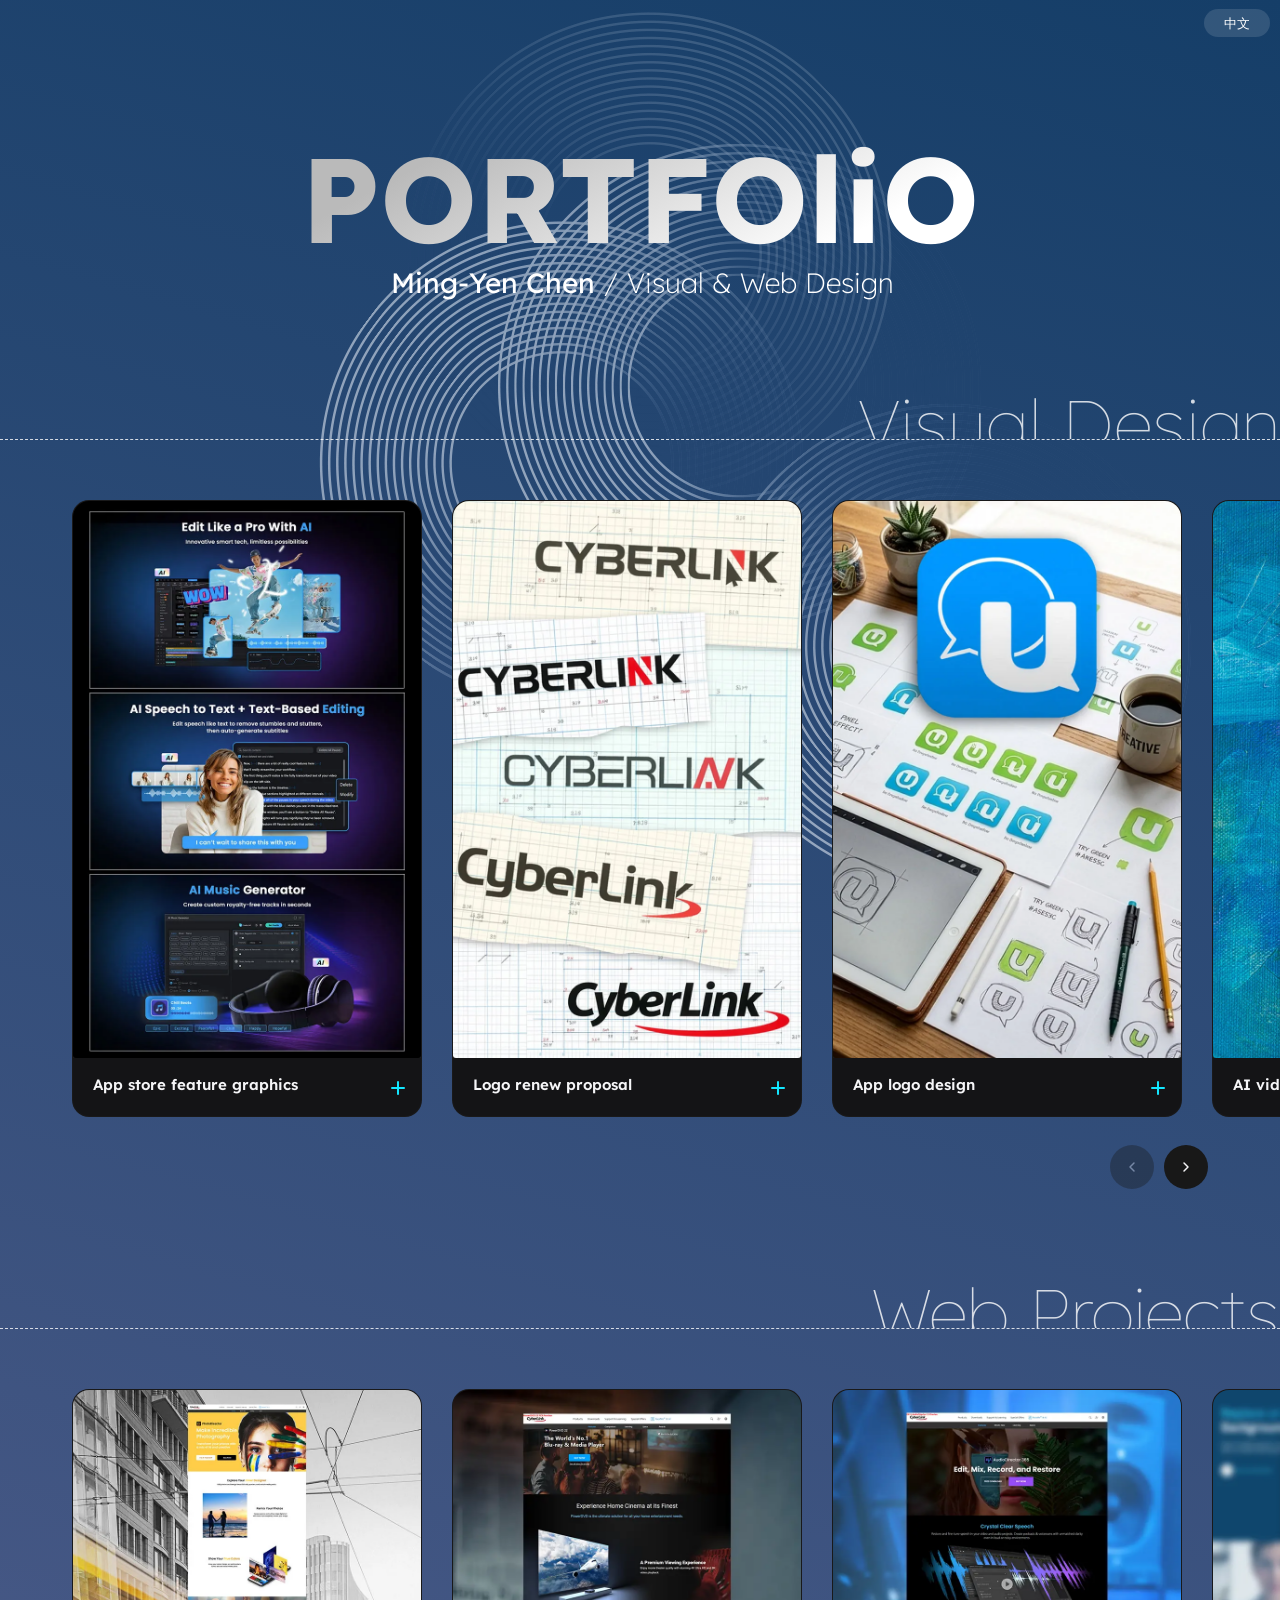
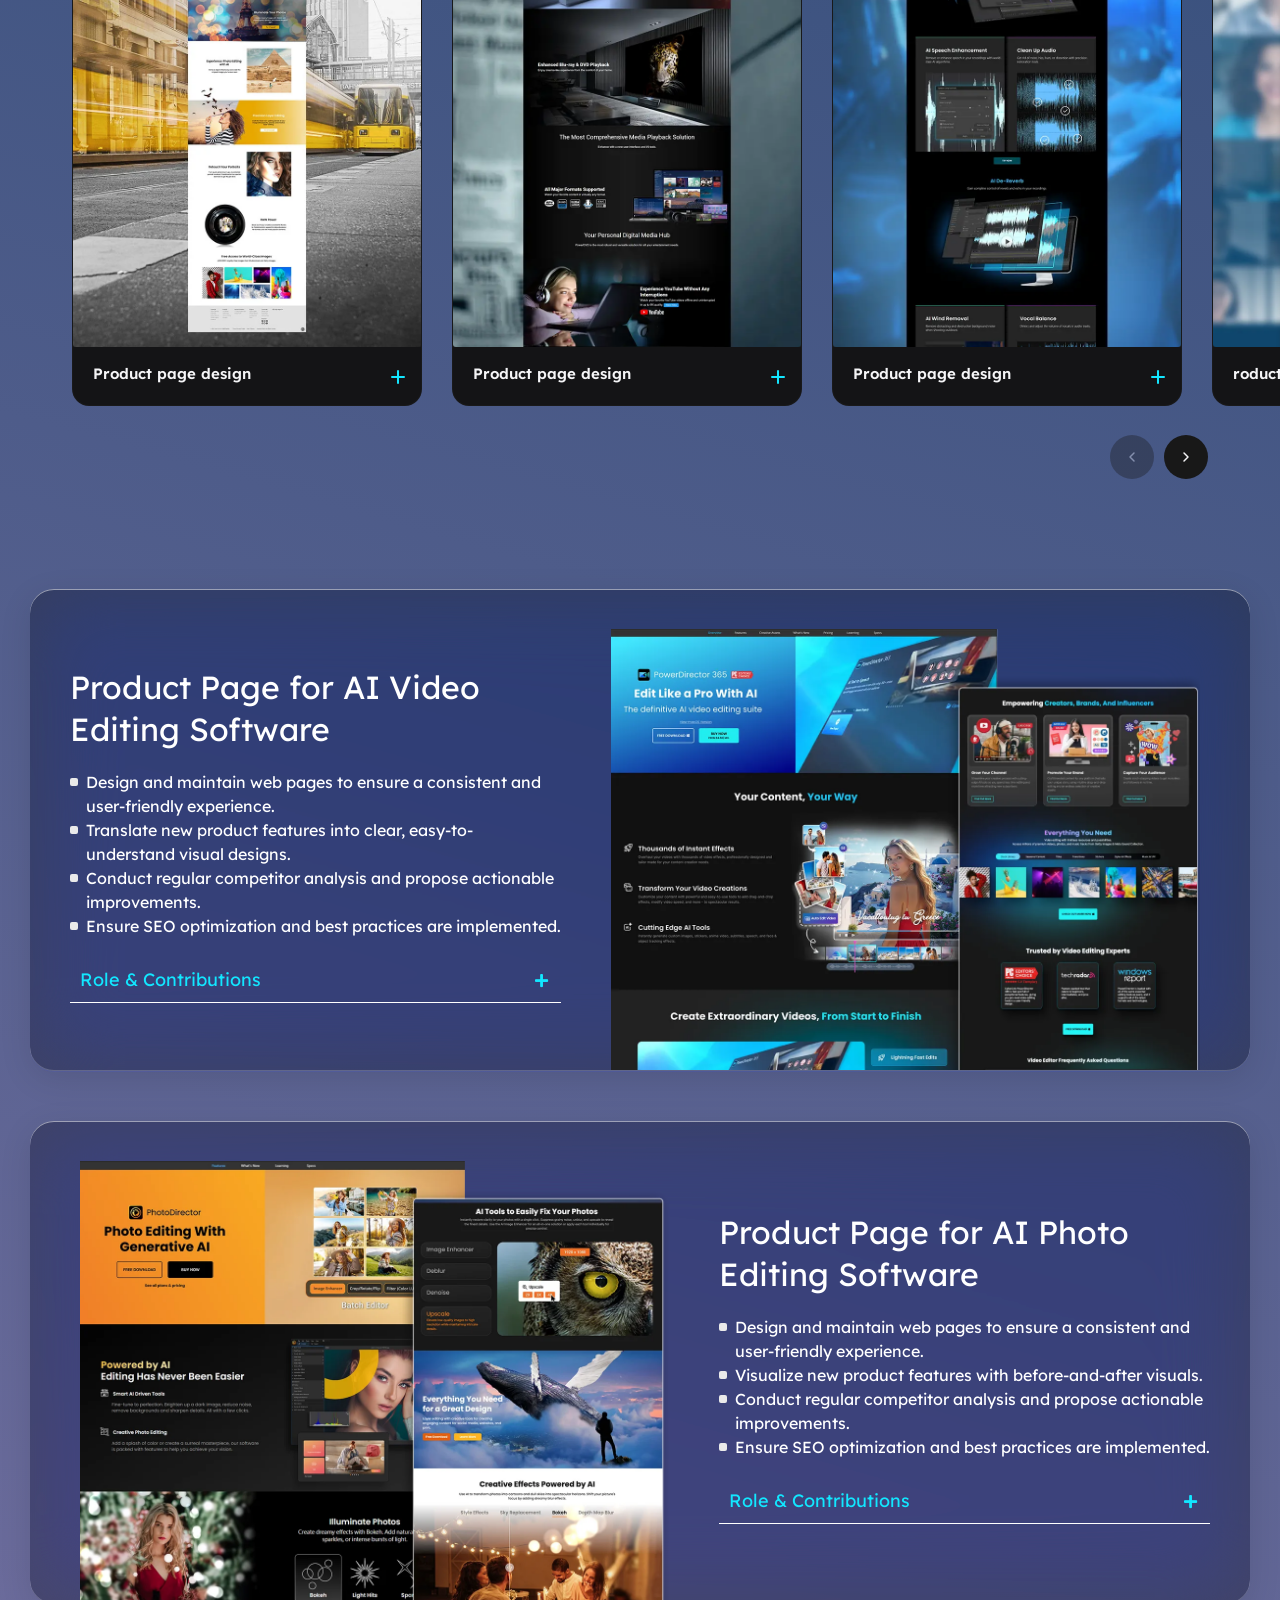
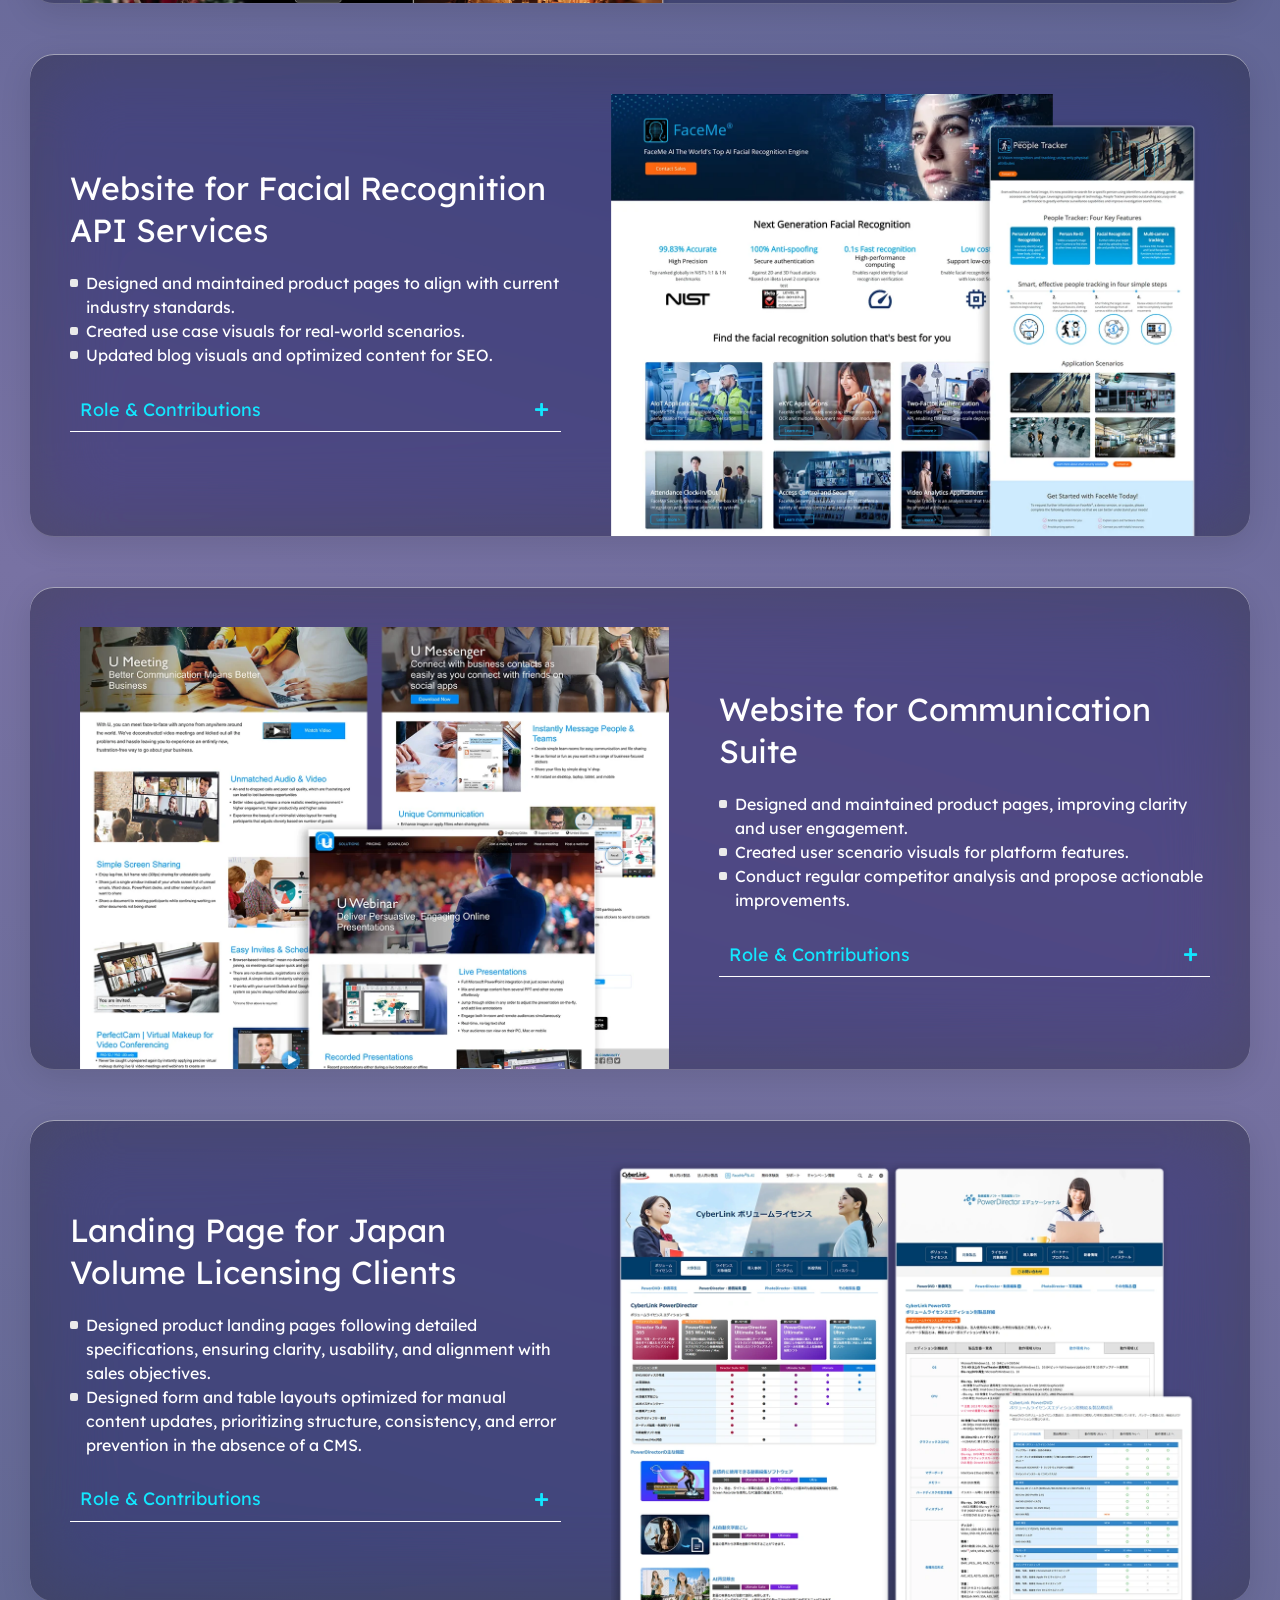
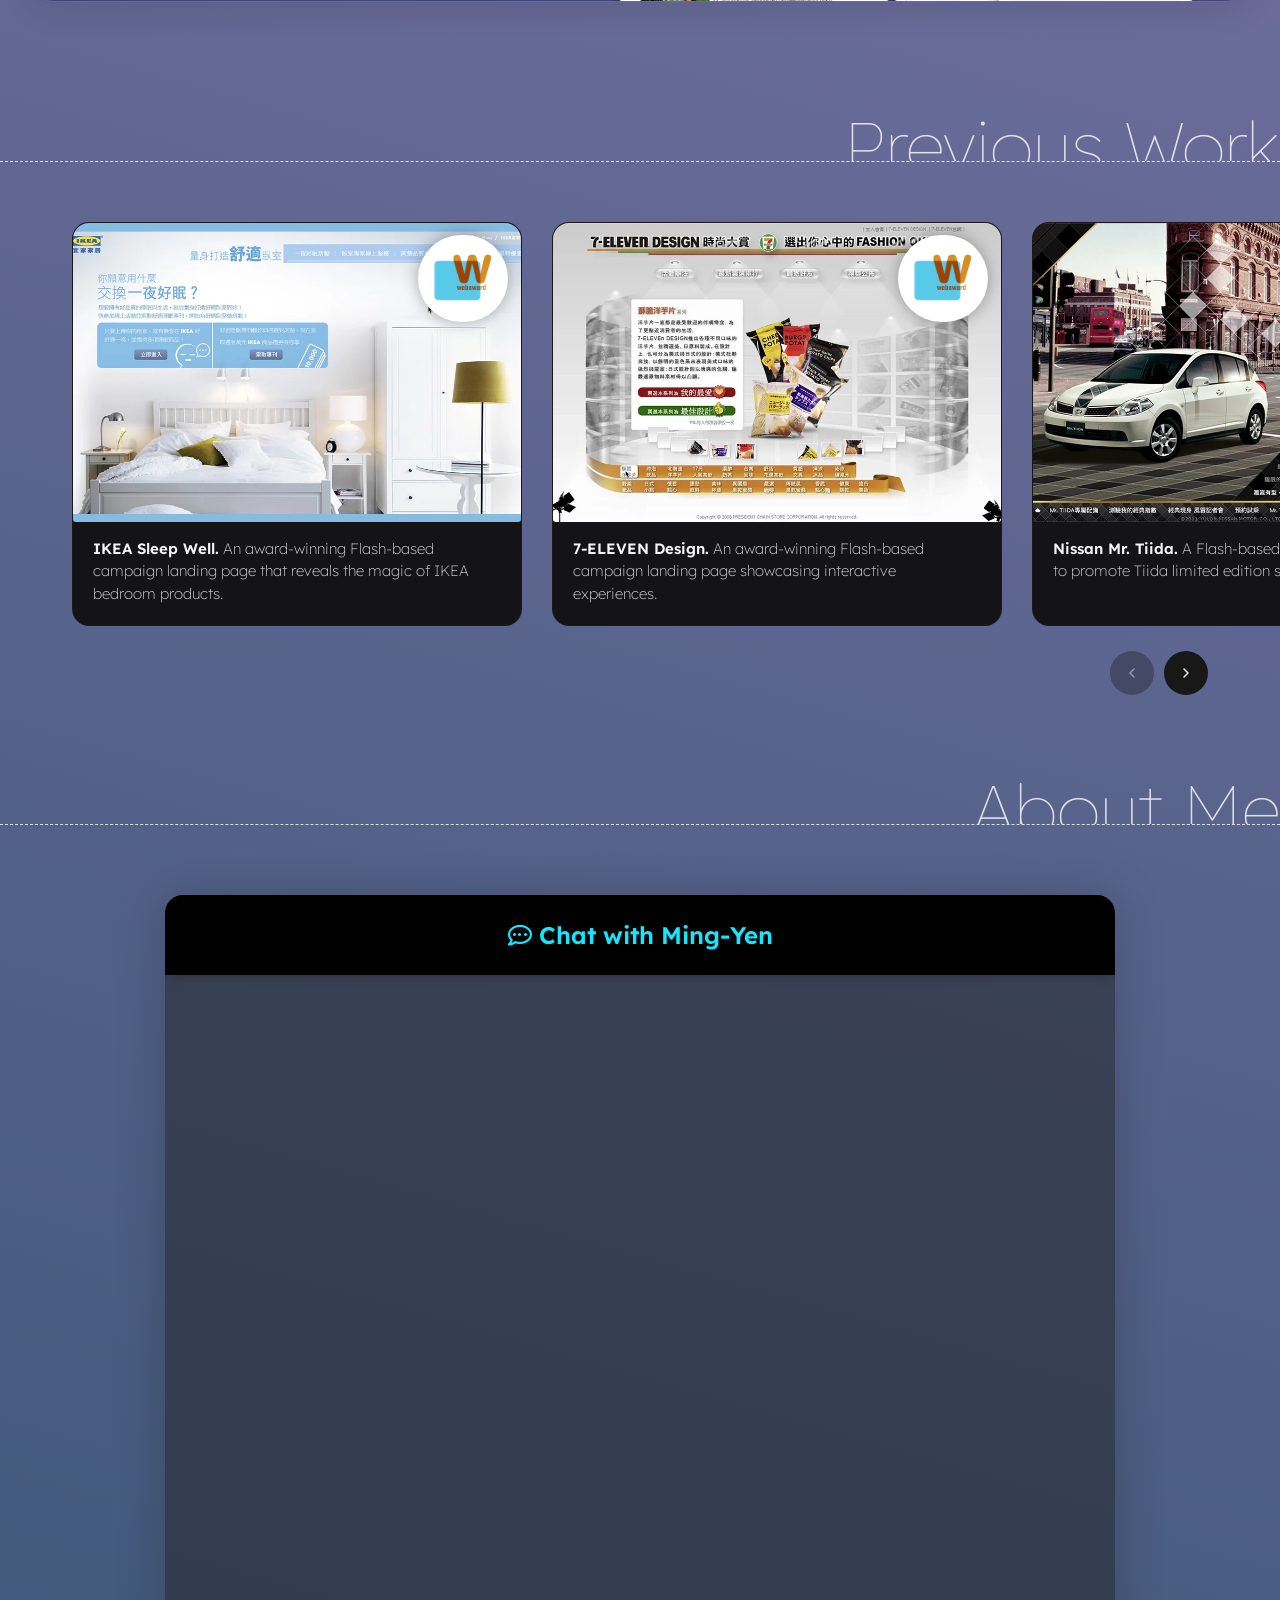
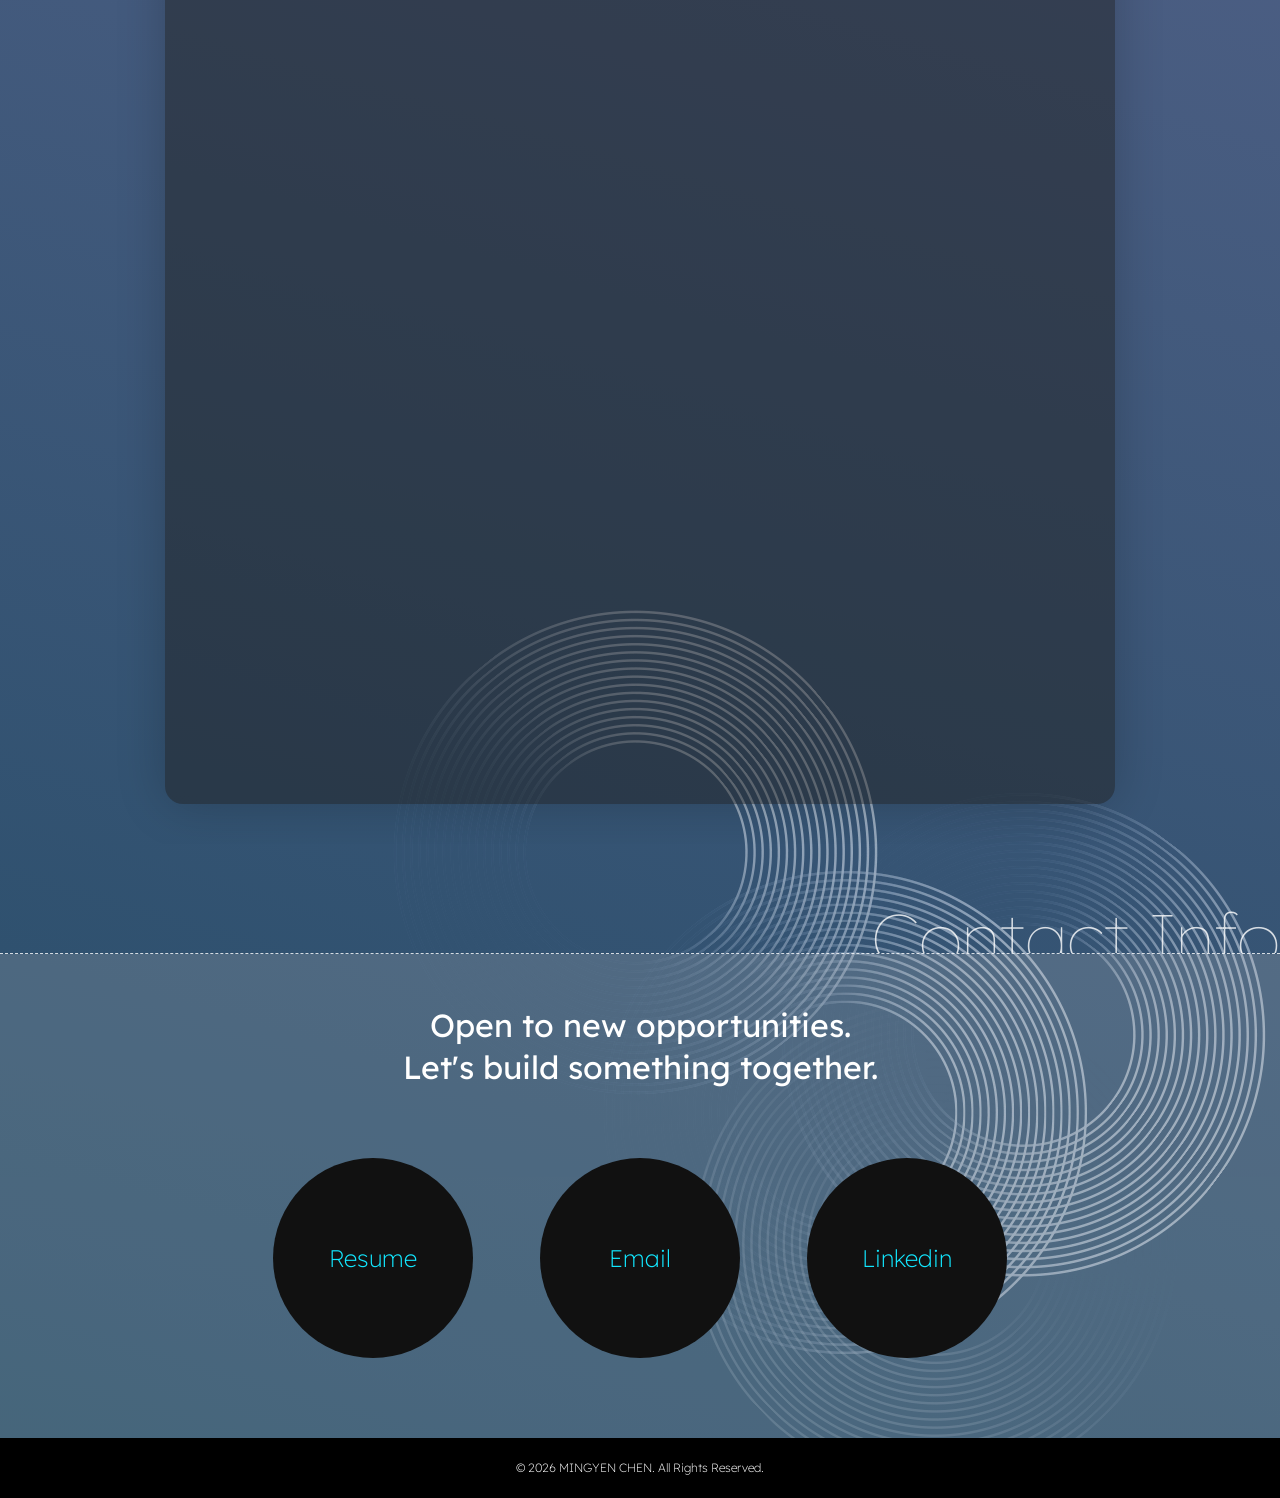
==== index.htm @ 6d8cc803 "hide craft" ====
<!DOCTYPE html>
<html lang="en">

<head>
  <meta http-equiv="Content-Type" content="text/html; charset=utf-8" />
  <title>Ming-Yen Chen's Portfolio</title>
  <meta name="title" content="Ming-Yen Chen's Portfolio" />
  <meta name="description" content="Ming-Yen Chen's Portfolio" />
  <meta name="viewport" id="viewport" content="width=device-width, initial-scale=1">
  <meta http-equiv="Cache-Control" content="no-cache">
  <meta http-equiv="Expires" content="0">
  <meta http-equiv="Pragma" content="no-cache">
 
<!-- <link rel="preconnect" href="https://fonts.googleapis.com">
<link rel="preconnect" href="https://fonts.gstatic.com" crossorigin>
<link href="https://fonts.googleapis.com/css2?family=Zalando+Sans+Expanded:ital,wght@0,200..900;1,200..900&display=swap" rel="stylesheet"> -->

<link rel="preconnect" href="https://fonts.googleapis.com">
<link rel="preconnect" href="https://fonts.gstatic.com" crossorigin>
<link href="https://fonts.googleapis.com/css2?family=Lexend:wght@100..900&family=Zalando+Sans+Expanded:ital,wght@0,200..900;1,200..900&display=swap" rel="stylesheet">

<link rel="stylesheet" href="css/messenger-styles.css" type="text/css" />
<link rel='stylesheet' href='https://cdnjs.cloudflare.com/ajax/libs/font-awesome/5.15.3/css/all.min.css'>	
<link rel="stylesheet" href="css/bootstrap.min.css" type="text/css" />
<link rel="stylesheet" href="css/faq.css" type="text/css" />
<link rel="stylesheet" href="css/main_new.css" type="text/css" />		
<link rel="stylesheet" href="https://cdn.jsdelivr.net/npm/swiper@11/swiper-bundle.min.css" />

<link rel="stylesheet" href="css/lightbox.css">
<link rel="stylesheet" href="css/slider.css" type="text/css" />
<!--slider-->
<link rel="stylesheet" href="css/flexslider.css" type="text/css" />

  <!-- <script src="js/pattern.js" defer></script> -->

  <script type="text/javascript" src="js/lazysizes.min.js"></script>	
  <script src="js/jquery-3.1.1_min.js"></script>

<!----floating bar--->
<script>
window.onscroll = function() {scrollFunction()};
function scrollFunction() {
	if (document.body.scrollTop > 20 || document.documentElement.scrollTop > 20) {
	document.getElementById("navbar").style.top = "0";
	} else {
	document.getElementById("navbar").style.top = "-200px";
	}
}

</script>
<!----end of floating bar--->

<!-- Google tag (gtag.js) -->
<script async src="https://www.googletagmanager.com/gtag/js?id=G-QTZ2J8WZ5J"></script>
<script>
  window.dataLayer = window.dataLayer || [];
  function gtag(){dataLayer.push(arguments);}
  gtag('js', new Date());
  gtag('config', 'G-QTZ2J8WZ5J');
</script>

</head>

<body>
	<div class="top-navbar" id="navbar">
		<div class="cl-icon">
			<!-- <img src="images/cl_logo-w.png" alt="" class="lazyload"/> -->
		</div>			
		
		<div class="btn-block anchor-box">
			<!-- <div class="btn-box">
				<a href="#section-0" class=" js-anchor-link">Featured</a></div> -->
			<div class="btn-box">
				<a href="#section-2" class=" js-anchor-link">Visual</a></div>		
			<div class="btn-box">
				<a href="#section-1" class=" js-anchor-link">Web</a></div>
			<div class="btn-box">
				<a href="#section-4" class=" js-anchor-link">About</a></div>
			<div class="btn-box" >
				<a href="#section-5" class=" js-anchor-link">Contact</a></div>	
			<div class="btn-box btn-lang" style="border: none;">
				<a href="index_ch.htm" target="_self">中文</a></div>		
		</div>
	</div>

	<div class="top-bnr panel" data-color="c1">
		<div class="top-block">
	  		<div class="main-info">
				<div class="top-info-block">
					<div class="top-width">
	  					<h1 class="gradient-text">PORTFOliO</h1>
						<span class="top-h1-small"><span style="font-weight: 400;">Ming-Yen Chen</span> / Visual & Web Design</span> 				
					</div>
				</div>
    		</div>
			<!-- <h1 class="gradient-text">Ming-Yen Chen <br>Visual & Web Designer</h1> -->
			<!-- <img loading="eager" src="images/img-1320x900.png" alt="" class="top-right-bnr" /> -->
		</div>
	</div>	
	<div class="lang-switch"><a href="index_ch.htm" target="_self">中文</a></div>
	
<div class="block-space clear" style="height: 10px;"></div>				

<!--1 visual design-->	
<div id="section-2" class="block-section  column-section section" >	
<div class="two-column pdr-v-column">
		<div class="h2-box">
			<h2>Visual Design</h2>
		</div>
	</div>	
</div>	
<section class="pro-section">
  <!-- <h3 class="section-title">Visual Design</h3> -->
  <div class="slider-outer">
    <div class="slider-viewport" >
      <div class="slider-track cards-wrapper" >


       <div class="card card2 card-lb" onclick="openModal('card5')">
          <div class="card-img card-img2">
			 <img src="images/visual/logo-visual-1024-app.webp">
          </div>
          <div class="card-body">
            <strong>App store feature graphics</strong> 
          </div>
		  	<div class="plus-btn">
				<svg viewBox="0 0 16 16" fill="none">
					<line x1="8" y1="2" x2="8" y2="14" stroke="#12e7ff" stroke-width="2" stroke-linecap="round"/>
					<line x1="2" y1="8" x2="14" y2="8" stroke="#12e7ff" stroke-width="2" stroke-linecap="round"/>
				</svg>
			</div>
        </div>


       <div class="card card2 card-lb" onclick="openModal('card4')">
          <div class="card-img card-img2">
			 <img src="images/visual/logo-visual-1024-cl.webp">
          </div>
          <div class="card-body">
            <strong>Logo renew proposal</strong> 
          </div>
		  	<div class="plus-btn">
				<svg viewBox="0 0 16 16" fill="none">
					<line x1="8" y1="2" x2="8" y2="14" stroke="#12e7ff" stroke-width="2" stroke-linecap="round"/>
					<line x1="2" y1="8" x2="14" y2="8" stroke="#12e7ff" stroke-width="2" stroke-linecap="round"/>
				</svg>
			</div>
        </div>

         <div class="card card2 card-lb" onclick="openModal('card1')">
          <div class="card-img card-img2">
			 <img src="images/visual/logo-visual-1024-u.webp">
          </div>
          <div class="card-body">
            <strong>App logo design</strong> 
          </div>
		  	<div class="plus-btn">
				<svg viewBox="0 0 16 16" fill="none">
					<line x1="8" y1="2" x2="8" y2="14" stroke="#12e7ff" stroke-width="2" stroke-linecap="round"/>
					<line x1="2" y1="8" x2="14" y2="8" stroke="#12e7ff" stroke-width="2" stroke-linecap="round"/>
				</svg>
			</div>
        </div>	

       <div class="card card2 card-lb" onclick="openModal('card10')">
          <div class="card-img card-img2">
			 <img src="images/visual/logo-visual-1024-ai-feature.webp">
          </div>
          <div class="card-body">
            <strong>AI video feature visual design</strong> 
          </div>
		  	<div class="plus-btn">
				<svg viewBox="0 0 16 16" fill="none">
					<line x1="8" y1="2" x2="8" y2="14" stroke="#12e7ff" stroke-width="2" stroke-linecap="round"/>
					<line x1="2" y1="8" x2="14" y2="8" stroke="#12e7ff" stroke-width="2" stroke-linecap="round"/>
				</svg>
			</div>
        </div>

       <div class="card card2 card-lb" onclick="openModal('card11')">
          <div class="card-img card-img2">
			 <img src="images/visual/logo-visual-1024-template.webp">
          </div>
          <div class="card-body">
            <strong>Video template visual design</strong> 
          </div>
		  	<div class="plus-btn">
				<svg viewBox="0 0 16 16" fill="none">
					<line x1="8" y1="2" x2="8" y2="14" stroke="#12e7ff" stroke-width="2" stroke-linecap="round"/>
					<line x1="2" y1="8" x2="14" y2="8" stroke="#12e7ff" stroke-width="2" stroke-linecap="round"/>
				</svg>
			</div>
        </div>

       <div class="card card2 card-lb" onclick="openModal('card2')">
          <div class="card-img card-img2">
			 <img src="images/visual/logo-visual-1024-dz.webp">
          </div>
          <div class="card-body">
            <strong>App logo design</strong> 
          </div>
		  	<div class="plus-btn">
				<svg viewBox="0 0 16 16" fill="none">
					<line x1="8" y1="2" x2="8" y2="14" stroke="#12e7ff" stroke-width="2" stroke-linecap="round"/>
					<line x1="2" y1="8" x2="14" y2="8" stroke="#12e7ff" stroke-width="2" stroke-linecap="round"/>
				</svg>
			</div>
        </div>

       <div class="card card2 card-lb" onclick="openModal('card14')">
          <div class="card-img card-img2">
			 <img src="images/visual/moovielive_logo.webp">
          </div>
          <div class="card-body">
            <strong>Logotype design</strong> 
          </div>
		  	<div class="plus-btn">
				<svg viewBox="0 0 16 16" fill="none">
					<line x1="8" y1="2" x2="8" y2="14" stroke="#12e7ff" stroke-width="2" stroke-linecap="round"/>
					<line x1="2" y1="8" x2="14" y2="8" stroke="#12e7ff" stroke-width="2" stroke-linecap="round"/>
				</svg>
			</div>
        </div>



       <div class="card card2 card-lb" onclick="openModal('card12')">
          <div class="card-img card-img2">
			 <img src="images/visual/logo-visual-1024-layer2.webp">
          </div>
          <div class="card-body">
            <strong>Feature graphic design</strong> 
          </div>
		  	<div class="plus-btn">
				<svg viewBox="0 0 16 16" fill="none">
					<line x1="8" y1="2" x2="8" y2="14" stroke="#12e7ff" stroke-width="2" stroke-linecap="round"/>
					<line x1="2" y1="8" x2="14" y2="8" stroke="#12e7ff" stroke-width="2" stroke-linecap="round"/>
				</svg>
			</div>
        </div>

       <div class="card card2 card-lb" onclick="openModal('card8')">
          <div class="card-img card-img2">
			 <img src="images/visual/logo-visual-1024-ai.webp">
          </div>
          <div class="card-body">
            <strong>AI generated content</strong> 
          </div>
		  	<div class="plus-btn">
				<svg viewBox="0 0 16 16" fill="none">
					<line x1="8" y1="2" x2="8" y2="14" stroke="#12e7ff" stroke-width="2" stroke-linecap="round"/>
					<line x1="2" y1="8" x2="14" y2="8" stroke="#12e7ff" stroke-width="2" stroke-linecap="round"/>
				</svg>
			</div>
        </div>

       <div class="card card2 card-lb" onclick="openModal('card9')"> 
          <div class="card-img card-img2">
			 <img src="images/visual/logo-visual-1024-layer.webp">
          </div>
          <div class="card-body">
            <strong>Feature graphic design</strong> 
        </div>
		  	<div class="plus-btn">
				<svg viewBox="0 0 16 16" fill="none">
					<line x1="8" y1="2" x2="8" y2="14" stroke="#12e7ff" stroke-width="2" stroke-linecap="round"/>
					<line x1="2" y1="8" x2="14" y2="8" stroke="#12e7ff" stroke-width="2" stroke-linecap="round"/>
				</svg>
			</div>
      </div>



    </div>

	<div class="slider-controls">
	<button class="btn btnPrev" aria-label="Previous" disabled>
		<svg viewBox="0 0 24 24"><polyline points="15 18 9 12 15 6"/></svg>
	</button>
	<button class="btn btnNext" aria-label="Next">
		<svg viewBox="0 0 24 24"><polyline points="9 18 15 12 9 6"/></svg>
	</button>
	</div>

  </div>
</section>

<div class="block-space clear" style="height: 10px;"></div>		
	
<!--2 web Projects--->	
<div id="section-1" class="block-section  column-section section" >		
	<div class="two-column pdr-v-column">
		<div class="h2-box">
			<h2>Web Projects</h2>	
		</div>
	</div>		
	
<section class="pro-section">
  <!-- <h3 class="section-title">Visual Design</h3> -->
  <div class="slider-outer">
    <div class="slider-viewport" >
      <div class="slider-track cards-wrapper" >
   
       <div class="card card2 card-lb" onclick="openModal('card3')">
          <div class="card-img card-img2">
			 <img src="images/visual/logo-visual-1024-phd.webp">
          </div>
          <div class="card-body">
            <strong>Product page design</strong> 
          </div>
		  	<div class="plus-btn">
				<svg viewBox="0 0 16 16" fill="none">
					<line x1="8" y1="2" x2="8" y2="14" stroke="#12e7ff" stroke-width="2" stroke-linecap="round"/>
					<line x1="2" y1="8" x2="14" y2="8" stroke="#12e7ff" stroke-width="2" stroke-linecap="round"/>
				</svg>
			</div>
        </div>

       <div class="card card2 card-lb" onclick="openModal('card6')">
          <div class="card-img card-img2">
			 <img src="images/visual/logo-visual-1024-pdvd.webp">
          </div>
          <div class="card-body">
            <strong>Product page design</strong> 
          </div>
		  	<div class="plus-btn">
				<svg viewBox="0 0 16 16" fill="none">
					<line x1="8" y1="2" x2="8" y2="14" stroke="#12e7ff" stroke-width="2" stroke-linecap="round"/>
					<line x1="2" y1="8" x2="14" y2="8" stroke="#12e7ff" stroke-width="2" stroke-linecap="round"/>
				</svg>
			</div>
        </div>

       <div class="card card2 card-lb" onclick="openModal('card7')">
          <div class="card-img card-img2">
			 <img src="images/visual/logo-visual-1024-adr.webp">
          </div>
          <div class="card-body">
            <strong>Product page design</strong> 
          </div>
		  	<div class="plus-btn">
				<svg viewBox="0 0 16 16" fill="none">
					<line x1="8" y1="2" x2="8" y2="14" stroke="#12e7ff" stroke-width="2" stroke-linecap="round"/>
					<line x1="2" y1="8" x2="14" y2="8" stroke="#12e7ff" stroke-width="2" stroke-linecap="round"/>
				</svg>
			</div>
        </div>

       <div class="card card2 card-lb" onclick="openModal('card14')">
          <div class="card-img card-img2">
			 <img src="images/visual/logo-visual-1024-youcam.webp">
          </div>
          <div class="card-body">
            <strong>roduct page design</strong> 
          </div>
		  	<div class="plus-btn">
				<svg viewBox="0 0 16 16" fill="none">
					<line x1="8" y1="2" x2="8" y2="14" stroke="#12e7ff" stroke-width="2" stroke-linecap="round"/>
					<line x1="2" y1="8" x2="14" y2="8" stroke="#12e7ff" stroke-width="2" stroke-linecap="round"/>
				</svg>
			</div>
        </div>

       <div class="card card2 card-lb" onclick="openModal('card13')">
          <div class="card-img card-img2">
			 <img src="images/visual/logo-visual-1024-use.webp">
          </div>
          <div class="card-body">
            <strong>SEO use case page design</strong> 
          </div>
		  	<div class="plus-btn">
				<svg viewBox="0 0 16 16" fill="none">
					<line x1="8" y1="2" x2="8" y2="14" stroke="#12e7ff" stroke-width="2" stroke-linecap="round"/>
					<line x1="2" y1="8" x2="14" y2="8" stroke="#12e7ff" stroke-width="2" stroke-linecap="round"/>
				</svg>
			</div>
        </div>

	</div>		
	
	<div class="slider-controls">
	<button class="btn btnPrev" aria-label="Previous" disabled>
		<svg viewBox="0 0 24 24"><polyline points="15 18 9 12 15 6"/></svg>
	</button>
	<button class="btn btnNext" aria-label="Next">
		<svg viewBox="0 0 24 24"><polyline points="9 18 15 12 9 6"/></svg>
	</button>
	</div>

  </div>
</section>

<div class="column-block" id="recent">

<div id="faq" class="recent-works-container">
<!--1-->	
  <div class="two-column pdr-column pdr-center txt-align-l work-card" id="pdr">	
	<ul class="ul-class">
	  <li class="pdr-txt ">
		<h3>Product Page for AI Video Editing Software</h3>
		<!-- <p>Designed and maintained product pages for AI video and photo editing software.</p> -->
		 <div class="p-txt-list">
					<ul>
						<li>Design and maintain web pages to ensure a consistent and user-friendly experience.</li>
						<li>Translate new product features into clear, easy-to-understand visual designs.</li>
						<li>Conduct regular competitor analysis and propose actionable improvements.</li>
						<li>Ensure SEO optimization and best practices are implemented.</li>
						<!-- <li>Supported marketing team with promotional visuals</li> -->
					</ul>
					<div class="clear"></div>
				</div>
		<div class="cardblock cardblock2">
		<div class="cardblock-header" id="work1">
			<a href="#" class="btn btn-header-link collapsed" data-toggle="collapse" data-target="#w1"  aria-expanded="false" aria-controls="faq1">
				 Role & Contributions</a>
		</div>

		<div id="w1" class="collapse" aria-labelledby="work1" data-parent="#faq" >
			<div class="card-body "> 
				<p span class="p-role"> Visual & UI design / Front-end (HTML, CSS, RWD) / Page performance review / Page Optimization & Analysis / Cross-functional collaboration</p>
			</div>
		</div>
		</div>	
	  </li>
	  
	  <li class="pdr-vid">
		<img class="lazyload" src="images/recent_projects/1200x720-pdr.webp" />
		<!-- <div class="flexslider">
          <ul class="slides">
            <li>
				<img class="lazyload" src="images/recent_projects/1200x720-pdr.webp" /></li>
			<li>
  	    	    <img class="lazyload" src="images/recent_projects/1200x720-use-case.webp" /></li>
          </ul>
        </div> -->
	  </li>
	</ul>
  </div>

<!--2-->	
  <div class="two-column pdr-column pdr-center txt-align-l work-card" id="phd">	
	<ul class="ul-class">
	  <li class="pdr-vid">
		<img class="lazyload" src="images/recent_projects/1200x720-phd.webp" /></li>
		<!-- <div class="flexslider">
          <ul class="slides">
            <li>
				<img class="lazyload" src="images/recent_projects/1200x720-phd.webp" /></li>
			<li>
  	    	    <img class="lazyload" src="images/recent_projects/1200x720-phd-feature.webp" /></li>
  	    	<li>
  	    	    <img class="lazyload" src="images/recent_projects/1200x720-phd-feature2.webp" /></li>
  	    	<li>
  	    	    <img src="images/recent_projects/1200x720-whatsnew.png" /></li>
          </ul>
        </div> -->
	  </li>	
	  <li class="pdr-txt ">
		<h3>Product Page for AI Photo Editing Software</h3>
				<div class="p-txt-list">
			<ul>
				<li>Design and maintain web pages to ensure a consistent and user-friendly experience.</li>
				<li>Visualize new product features with before-and-after visuals.</li>
				<li>Conduct regular competitor analysis and propose actionable improvements.</li>
				<li>Ensure SEO optimization and best practices are implemented.</li>
			</ul>
			<div class="clear"></div>
		</div>
		<div class="cardblock cardblock2">
		<div class="cardblock-header" id="work6">
			<a href="#" class="btn btn-header-link collapsed" data-toggle="collapse" data-target="#w6"  aria-expanded="false" aria-controls="faq1">
				Role & Contributions</a>
		</div>

		<div id="w6" class="collapse" aria-labelledby="work6" data-parent="#faq" >
			<div class="card-body "> 
				<p span class="p-role">Visual & UI design / Front-end (HTML, CSS, RWD) / Page performance review / Page Optimization & Analysis / Cross-functional collaboration</p>
			</div>
		</div>
		</div>	
	  </li>
	</ul>
  </div>

<!--3-->	
  <div class="two-column pdr-column pdr-center txt-align-l work-card" id="faceme">	
	<ul class="ul-class">		
	  <li class="pdr-txt">
		<h3>Website for Facial Recognition API Services</h3>
		<div class="p-txt-list">
					<ul>
						<li>Designed and maintained product pages to align with current industry standards.</li>
						<li>Created use case visuals for real-world scenarios.</li>
						<li>Updated blog visuals and optimized content for SEO.</li>
					</ul>
					<div class="clear"></div>
				</div>
		<!-- <p>Designed a product page for a facial recognition API platform, highlighting software capabilities and technical clarity.</p> -->

		<div class="cardblock cardblock2">
		<div class="cardblock-header" id="work2">
			<a href="#" class="btn btn-header-link collapsed" data-toggle="collapse" data-target="#w2"  aria-expanded="false" aria-controls="faq1">
				Role & Contributions</a>
		</div>

		<div id="w2" class="collapse" aria-labelledby="work2" data-parent="#faq" >
			<div class="card-body "> 
				<p span class="p-role"> Visual & UI design / Front-end (HTML, CSS, RWD) / Page content update / Cross-functional collaboration</p>
			</div>
		</div>
		</div>	
	  </li>
	  <li class="pdr-vid ">
		<img class="lazyload" src="images/recent_projects/1200x720-faceme.webp" />
		<!-- <div class="flexslider">
          <ul class="slides">
            <li>
				<img class="lazyload" src="images/recent_projects/1200x720-faceme-case.webp" /></li>
			<li>
  	    	    <img class="lazyload" src="images/recent_projects/1200x720-faceme.webp" /></li>
			<li>
  	    	    <img class="lazyload" src="images/recent_projects/1200x720-faceme-case2.webp" /></li>
  	    	<li>
  	    	    <img class="lazyload" src="images/recent_projects/1200x720-faceme-booth.webp" /></li>
          </ul>
        </div>	 -->
	  </li>
		
	</ul>
  </div>

<!--4-->	
  <div class="two-column pdr-column pdr-center txt-align-l work-card">	
	<ul class="ul-class">
	  <li class="pdr-vid">
		<img class="lazyload" src="images/recent_projects/1200x720-u-page.webp" />
		<!-- <div class="flexslider">
          <ul class="slides">
            <li>
				<img class="lazyload" src="images/recent_projects/1200x720-u.webp" /></li>
			<li>
  	    	    <img class="lazyload" src="images/recent_projects/1200x720-u-page.webp" /></li>
          </ul>
        </div> -->
		
	  </li>	
	  <li class="pdr-txt ">
		<h3>Website for Communication Suite</h3>
		<div class="p-txt-list">
			<ul>
				<li>Designed and maintained product pages, improving clarity and user engagement.</li>
				<li>Created user scenario visuals for platform features.</li>
				<li>Conduct regular competitor analysis and propose actionable improvements.</li>
			</ul>
			<div class="clear"></div>
		</div>

		<div class="cardblock cardblock2">
		<div class="cardblock-header" id="work4">
			<a href="#" class="btn btn-header-link collapsed" data-toggle="collapse" data-target="#w4"  aria-expanded="false" aria-controls="faq1">
				Role & Contributions</a>
		</div>

		<div id="w4" class="collapse" aria-labelledby="work4" data-parent="#faq" >
			<div class="card-body "> 
				<p span class="p-role"> Visual & UI design / Front-end (HTML, CSS, RWD) / Page content update / Cross-functional collaboration</p>
		
			</div>
		</div>
		</div>
		
	  </li>
	</ul>
  </div>

<!--5-->	
  <div class="two-column pdr-column pdr-center txt-align-l work-card">	
	<ul class="ul-class">
	  <li class="pdr-txt">
		<h3> Landing Page for Japan Volume Licensing Clients</h3>
		<div class="p-txt-list">
			<ul>
				<li>Designed product landing pages following detailed specifications, ensuring clarity, usability, and alignment with sales objectives.</li>
				<li>Designed form and table layouts optimized for manual content updates, prioritizing structure, consistency, and error prevention in the absence of a CMS.</li>
			</ul>
			<div class="clear"></div>
		</div>
		
		<div class="cardblock cardblock2">
		<div class="cardblock-header" id="work5">
			<a href="#" class="btn btn-header-link collapsed" data-toggle="collapse" data-target="#w5"  aria-expanded="false" aria-controls="faq1">
				Role & Contributions</a>
		</div>

		<div id="w5" class="collapse" aria-labelledby="work5" data-parent="#faq" >
			<div class="card-body "> 
				<p span class="p-role"> Visual & UI design / Front-end (HTML, CSS, RWD) / Page content update / Cross-functional collaboration</p>
			</div>
		</div>
		</div>		
	  </li>
  	  <li class="pdr-vid ">
		<img class="lazyload" src="images/recent_projects/1200x720-vl.webp" />
		<!-- <div class="flexslider">
          <ul class="slides">
            <li>
				<img class="lazyload" src="images/recent_projects/1200x720-vl.webp" /></li>
			<li>
  	    	    <img class="lazyload" src="images/recent_projects/1200x720-vl-page.webp" /></li>
          </ul>
        </div> -->
	  </li>	
		
	</ul>
  </div>

</div>
</div>	 
</div>

<!--3 Previous Work-->	
<div id="section-3" class="block-section  column-section section" >	
<div class="two-column pdr-v-column">
		<div class="h2-box">
			<h2>Previous Work</h2>
		</div>
	</div>	
</div>	
<section class="pro-section">
  <div class="slider-outer">
    <div class="slider-viewport" >
      <div class="slider-track" >

        <div class="card">
          <div class="card-img">
            <img src="images/old_projects/852x560-ikea.webp" alt="IKEA Sleep Well">
			<a href="https://www.webaward.org/winner/12603/agenda-taiwan-limited-wins-2009-webaward-for-ikea-sleep-well-campaign.html" target="_blank"><div class="award-badge"><img src="images/web-award.png" alt="" /></div></a>
          </div>
          <div class="card-body">
            <strong>IKEA Sleep Well.</strong> An award-winning Flash-based campaign landing page that reveals the magic of IKEA bedroom products.
          </div>
        </div>

        <div class="card">
          <div class="card-img">
            <img src="images/old_projects/852x560-7select.webp" alt="7-ELEVEN Design">
			<a href="https://www.webaward.org/winner/10257/agenda-taiwan-ltd-wins-2008-webaward-for-7-eleven-design.html" target="_blank"><div class="award-badge"><img src="images/web-award.png" alt="" /></div></a>
          </div>
          <div class="card-body">
            <strong>7-ELEVEN Design.</strong> An award-winning Flash-based campaign landing page showcasing interactive experiences.
          </div>
        </div>

        <div class="card">
          <div class="card-img">
            <img src="images/old_projects/852x560-tiida.webp" alt="Nissan Mr. TiidaCampaign">
          </div>
          <div class="card-body">
            <strong>Nissan Mr. Tiida.</strong> A Flash-based campaign site designed to promote Tiida limited edition sedans.
          </div>
        </div>

        <div class="card">
          <div class="card-img">
            <img src="images/old_projects/852x560-zero.webp" alt="Nissan Zero Emission">
          </div>
          <div class="card-body">
            <strong>Nissan Zero Emission.</strong> A Flash-based campaign site designed to bring awareness to zero-emission vehicles.
          </div>
        </div>

        <div class="card">
          <div class="card-img">
            <img src="images/old_projects/852x560-coca.webp" alt="Coca-Cola Olympics">
          </div>
          <div class="card-body">
            <strong>Coca-Cola Olympics.</strong> A Flash-based campaign site designed to engage users in cheering for Taiwanese Olympic athletes.
          </div>
        </div>

        <div class="card">
          <div class="card-img">
            <img src="images/old_projects/852x560-gorgeous.webp" alt="Jaguar Prefer Gorgeous">
          </div>
          <div class="card-body">
            <strong>Jaguar Prefer Gorgeous.</strong> A Flash-based campaign site designed to showcase the elegance and sophistication of Jaguar vehicles.
          </div>
        </div>

        <div class="card">
          <div class="card-img">
            <img src="images/old_projects/852x560-zac.webp" alt="Children's Health Fund">
          </div>
          <div class="card-body">
            <strong>Zac Posen Winter Collection Showcase.</strong> A Flash-based website designed for fashion designer Zac Posen's winter collection designs.
          </div>
        </div>

        <div class="card">
          <div class="card-img">
            <img src="images/old_projects/852x560-chf.webp" alt="Children's Health Fund">
          </div>
          <div class="card-body">
            <strong>Children's Health Fund.</strong> A Flash-based official website designed to support children's health initiatives.
          </div>
        </div>

        <div class="card">
          <div class="card-img">
            <img src="images/old_projects/852x560-c30.webp" alt="Volvo All New C30">
          </div>
          <div class="card-body">
            <strong>Volvo All New C30 Campaign Landing Page.</strong> A Flash-based campaign site designed to promote the new C30 model.
          </div>
        </div>

        <div class="card">
          <div class="card-img">
            <img src="images/old_projects/852x560-schwab.webp" alt="Charles Schwab Testimonials">
          </div>
          <div class="card-body">
            <strong>Charles Schwab Testimonials Campaign Landing Page.</strong> A Flash-based campaign site to showcase customer testimonials.
          </div>
        </div>

        <div class="card">
          <div class="card-img">
            <img src="images/old_projects/852x560-commix.webp" alt="Commix">
          </div>
          <div class="card-body">
            <strong>Commix.</strong> A Flash-based real-time interactive thesis project that enables users to create comics while chatting in a shared environment.
          </div>
        </div>

        <div class="card">
          <div class="card-img">
            <img src="images/old_projects/852x560-myc.webp" alt="portfolio">
          </div>
          <div class="card-body">
            <strong>Flash Portfolio Site.</strong> A Flash-based portfolio site showcasing my work and skills.
          </div>
        </div>

      </div>
    </div>

	<div class="slider-controls">
	<button class="btn btnPrev" aria-label="Previous" disabled>
		<svg viewBox="0 0 24 24"><polyline points="15 18 9 12 15 6"/></svg>
	</button>
	<button class="btn btnNext" aria-label="Next">
		<svg viewBox="0 0 24 24"><polyline points="9 18 15 12 9 6"/></svg>
	</button>
	</div>
  </div>
</section>

<!--3.5 craft Work-->	
<div id="section-35" class="block-section  column-section section" style="display: none;">	
<div class="two-column pdr-v-column">
		<div class="h2-box">
			<h2>Craft Work</h2>
		</div>
	</div>	
</div>	
<section class="pro-section" style="display: none;">
  <div class="slider-outer">
    <div class="slider-viewport" >
      <div class="slider-track" >


        <div class="card card3" >
          <div class="card-img" style="aspect-ratio: 1 / 1;">
            <img src="images/craft/craft1.webp" alt="3D model kit with 2D style painting">
          </div>
          <div class="card-body">
            <strong>2D style painting.</strong>
          </div>
        </div>

        <div class="card card3">
          <div class="card-img" style="aspect-ratio: 1 / 1;">
            <img src="images/craft/craft2.webp" alt="Diorama design & fabrication">
          </div>
          <div class="card-body">
            <strong>Diorama design & fabrication.</strong>
          </div>
        </div>

        <div class="card card3">
          <div class="card-img" style="aspect-ratio: 1 / 1;">
            <img src="images/craft/craft3.webp" alt="Diorama design & fabrication">
          </div>
          <div class="card-body">
            <strong>Comics style diorama creation.</strong>
          </div>
        </div>

        <div class="card card3">
          <div class="card-img" style="aspect-ratio: 1 / 1;">
            <img src="images/craft/craft4.webp" alt="Miniture chess set">
          </div>
          <div class="card-body">
            <strong>Comics style diorama creation.</strong>
          </div>
        </div>

        <div class="card card3">
          <div class="card-img" style="aspect-ratio: 1 / 1;">
            <img src="images/craft/craft5.webp" alt="Miniture chess set">
          </div>
          <div class="card-body">
            <strong>Miniture chess set.</strong>
          </div>
        </div>




      </div>
    </div>

	<div class="slider-controls">
	<button class="btn btnPrev" aria-label="Previous" disabled>
		<svg viewBox="0 0 24 24"><polyline points="15 18 9 12 15 6"/></svg>
	</button>
	<button class="btn btnNext" aria-label="Next">
		<svg viewBox="0 0 24 24"><polyline points="9 18 15 12 9 6"/></svg>
	</button>
	</div>
  </div>
</section>


<!-- <div class="block-space clear" style="height: 20px;"></div>		 -->


<!--4 about me-->		
<div id="section-4" class="block-section section" >	
	<div class="two-column pdr-v-column">
		<div class="h2-box">
			<h2>About Me</h2>
		</div>
	</div>		
	<div class="column-block pdr-v-column one-column">

    <div class="page-wrapper">
        <div class="chat-container">
            <div class="chat-header">
                <h1><i class="far fa-comment-dots"></i> Chat with Ming-Yen</h1>
            </div>

            <div class="chat-messages" id="chatMessages">
                <div class="scroll-trigger-area" id="scrollTriggerArea">
                    <!-- 訊息會透過 JavaScript 動態載入 -->
                </div>
            </div>

			<div class="scroll-indicator" id="scrollIndicator" style="display: none;">
            <!-- 👇 繼續往下看我的作品 -->
        	</div>
        </div>
    </div>

	</div>	  
</div>
	
<script src="js/bootstrap.min.js"></script>
  <!-- jQuery -->
  <!-- <script src="http://ajax.googleapis.com/ajax/libs/jquery/1/jquery.min.js"></script> -->
   <script src="https://ajax.googleapis.com/ajax/libs/jquery/1.12.4/jquery.min.js"></script>
   <!-- <script src="https://ajax.googleapis.com/ajax/libs/jquery/3.7.1/jquery.min.js"></script> -->
  <script>window.jQuery || document.write('<script src="js/libs/jquery-1.7.min.js">\x3C/script>')</script>

  <!-- FlexSlider -->
  <script defer src="js/jquery.flexslider.js"></script>
  <script type="text/javascript">
    $(function(){
    //   SyntaxHighlighter.all();
    });
    $(window).load(function(){
      $('.flexslider').flexslider({
        animation: "slide",
		slideshow: false,
        start: function(slider){
          $('body').removeClass('loading');
        }
      });
    });
  </script>
<script  src="js/anchor.js"></script>	


<!-- <div class="block-space clear" style="height: 60px;"></div>	 -->

<!--5 contact info-->	
<div id="section-5" class="block-section  edit-section section" >
		<div class="two-column pdr-v-column">
			<div class="h2-box">
				<h2>Contact Info</h2>
			</div>
		</div>	
<div class="column-block" style="background: #c5c5c533;">	

	<div class="two-column pdr-column pdr-center bottom-app-banner">	
		<h3>Open to new opportunities.<br>Let's build something together.</h3>
		<div class="contact-block">
			<div class="resume-btn">
				<a href="pdf/mingyenchen_resume_eng.pdf" target="_blank" ><span>Resume</span></a>
			</div>
			<div class="resume-btn">
				<a href="mailto:hellobooker@gmail.com" ><span>Email</span></a>
			</div>
			<div class="resume-btn">
				<a href="https://www.linkedin.com/in/mingyen-chen/" target="_blank" ><span>Linkedin</span></a>
			</div>
		</div>

  </div>
</div>	
</div>	

<div class="footerbox">
    <div id="footer">© 2026 MINGYEN CHEN. All Rights Reserved.</div>
</div>

<!-- lightbox + Modal -->
<div class="overlay" id="overlay" onclick="handleOverlayClick(event)">
  <div class="modal" id="modal">
    <button class="modal-close" onclick="closeModal()">
      <svg viewBox="0 0 14 14" fill="none">
        <line x1="1" y1="1" x2="13" y2="13" stroke="black" stroke-width="2" stroke-linecap="round"/>
        <line x1="13" y1="1" x2="1" y2="13" stroke="black" stroke-width="2" stroke-linecap="round"/>
      </svg>
    </button>
    <div class="modal-inner">
      <div class="modal-content">
        <div class="modal-eyebrow" id="modal-eyebrow"></div>
        <div class="modal-title"   id="modal-title"></div>
        <div class="modal-body"    id="modal-body"></div>
        <a class="modal-link" href="#" style="display:none">Learn more</a>
      </div>
      <img id="modal-image" src="" alt="" style="display:none">
    </div>
  </div>
</div>

<!-- Swiper JS -->
<script src="https://cdn.jsdelivr.net/npm/swiper@11/swiper-bundle.min.js"></script>

<script src="js/gallery.js"></script>
<script src="js/messenger-script.js"></script>
<script src="js/slider.js"></script>
<script src="js/lightbox.js"></script>
<script>
document.addEventListener('mousemove', e => {
  document.querySelectorAll('.resume-btn a').forEach(btn => {
    const { left, top } = btn.getBoundingClientRect();
    btn.style.setProperty('--x', (e.clientX - left) + 'px');
    btn.style.setProperty('--y', (e.clientY - top) + 'px');
  });
});
</script>
</body>
</html>
---- css/messenger-styles.css ----
* {
    margin: 0;
    padding: 0;
    box-sizing: border-box;
}

/* body {
    font-family: -apple-system, BlinkMacSystemFont, 'Segoe UI', 'Microsoft JhengHei', sans-serif;
    background: #f5f5f5;
    overflow-x: hidden;
} */

.page-wrapper {
    /* background: linear-gradient(135deg, #667eea 0%, #764ba2 100%); */
    padding: 40px 20px;
    min-height: 100vh;
    overflow: hidden;
}

.chat-container {
    max-width: 950px;
    margin: 0 auto;
    /* background: #fff; */
    min-height: 400px;
    display: flex;
    flex-direction: column;
    box-shadow: 0 0 50px rgba(0,0,0,0.2);
    position: relative;
    overflow: hidden;
    border-radius: 18px;

}

.chat-header {
    /* background: linear-gradient(135deg, #667eea 0%, #764ba2 100%); */
    /* background: linear-gradient(135deg, #12e7ff 0%, #1fa9ff 100%); */
    background: #000000;
    color: white;
    /* padding: 20px; */
    text-align: center;
    z-index: 100;
    box-shadow: 0 2px 10px rgba(0,0,0,0.2);
    flex-shrink: 0;
    z-index: 3;
}

.chat-header h1 {
    font-size: 1.5rem;
    font-weight: 600;
    color: #12e7ff;
}

.chat-messages {
    flex: 1;
    padding: 30px 20px;
    background: #1f1f1f7d;
    position: relative;
    min-height: 400px;
}

.scroll-trigger-area {
    height: 2500px;
    position: relative;
}

.message {
    margin-bottom: 20px;
    display: flex;
    position: absolute;
    /* width: calc(100% - 40px); */
    width: calc(100%);
    transition: opacity 0.3s ease, transform 0.3s ease;
}

.message.question {
    justify-content: flex-end;
}

.message.answer {
    justify-content: flex-start;
}

.message-bubble {
    max-width: 75%;
    padding: 15px 20px;
    border-radius: 20px;
    word-wrap: break-word;
    line-height: 1.6;
    /* box-shadow: 0 2px 5px rgba(0,0,0,0.1); */
}

.question .message-bubble {
    /* background: linear-gradient(135deg, #667eea 0%, #764ba2 100%); */
    /* background: linear-gradient(135deg, #12e7ff 0%, #aee0ff 100%); */
    background: #92f4ff;
    border: solid 1px #27c3d4;
    color: rgb(0, 0, 0);
    font-weight: 400;
    border-bottom-right-radius: 5px;
}

.answer .message-bubble {
    background: #ffffff;
    border: solid 1px #f6c58c;
    color: #111111;
    font-weight: 400;
    border-bottom-left-radius: 5px;
}

/* 訊息初始狀態（隱藏） */
.message.hidden {
    opacity: 0;
    pointer-events: none;
}

.message.question.hidden {
    transform: translateX(50px);
}

.message.answer.hidden {
    transform: translateX(-50px);
}

/* 訊息顯示狀態 */
.message.visible {
    opacity: 1;
}

.message.question.visible {
    transform: translateX(0);
}

.message.answer.visible {
    transform: translateX(0);
}

.scroll-indicator {
    position: fixed;
    bottom: 30px;
    left: 50%;
    transform: translateX(-50%);
    background: rgba(102, 126, 234, 0.9);
    color: white;
    padding: 12px 25px;
    border-radius: 25px;
    font-size: 0.9rem;
    cursor: pointer;
    transition: all 0.3s;
    box-shadow: 0 5px 15px rgba(0,0,0,0.3);
    z-index: 200;
    opacity: 0;
    pointer-events: none;
}

.scroll-indicator.visible {
    opacity: 1;
    pointer-events: all;
    animation: pulse 2s infinite;
}

@keyframes pulse {
    0%, 100% {
        transform: translateX(-50%) scale(1);
    }
    50% {
        transform: translateX(-50%) scale(1.05);
    }
}

.scroll-indicator:hover {
    background: rgba(118, 75, 162, 0.9);
    transform: translateX(-50%) scale(1.05);
}

.portfolio-section {
    background: white;
    padding: 60px 20px;
    text-align: center;
    max-width: 1200px;
    margin: 0 auto;
}

.portfolio-section h2 {
    font-size: 2rem;
    color: #667eea;
    margin-bottom: 30px;
}

.portfolio-grid {
    display: grid;
    grid-template-columns: repeat(auto-fit, minmax(250px, 1fr));
    gap: 30px;
}

.portfolio-item {
    background: #f8f9fa;
    padding: 30px;
    border-radius: 15px;
    transition: transform 0.3s, box-shadow 0.3s;
    cursor: pointer;
}

.portfolio-item:hover {
    transform: translateY(-5px);
    box-shadow: 0 10px 25px rgba(0,0,0,0.1);
}

.portfolio-item h3 {
    color: #333;
    margin-bottom: 15px;
}

.portfolio-item p {
    color: #666;
    line-height: 1.6;
}

/* 平板尺寸 */
@media (max-width: 768px) {
    body {
        padding: 0;
    }
    
    .page-wrapper {
        padding: 20px 10px;
    }
    
    .chat-header h1 {
        font-size: 1.3rem;
    }

    .chat-messages {
        padding: 20px 15px;
    }

    .message-bubble {
        max-width: 85%;
        padding: 12px 16px;
        font-size: 0.95rem;
    }

    .portfolio-section {
        padding: 40px 15px;
    }

    .portfolio-section h2 {
        font-size: 1.6rem;
    }

    .portfolio-grid {
        gap: 20px;
    }
}

/* 手機尺寸 */
@media (max-width: 480px) {
    .page-wrapper {
        padding: 15px 5px;
    }
    
    /* .chat-header {
        padding: 15px;
    } */

    .chat-header h1 {
        font-size: 1.1rem;
        line-height: initial;
    }

    .chat-messages {
        padding: 15px 10px;
    }

    .message {
        margin-bottom: 15px;
        /* width: calc(100% - 20px); */
        width: calc(100%);
    }

    .message-bubble {
        max-width: 90%;
        padding: 10px 14px;
        font-size: 0.9rem;
    }

    .scroll-indicator {
        font-size: 0.85rem;
        padding: 10px 20px;
        bottom: 20px;
    }

    .portfolio-section {
        padding: 30px 10px;
    }

    .portfolio-section h2 {
        font-size: 1.4rem;
        margin-bottom: 20px;
    }

    .portfolio-grid {
        grid-template-columns: 1fr;
        gap: 15px;
    }

    .portfolio-item {
        padding: 20px;
    }
}
---- css/faq.css ----
.cardblock {
  /* margin-bottom: 30px; */
  border: 0;
  border-radius: 0px;
  margin-bottom: 10px;
}

/* .cardblock a.btn{
	background:rgba(255, 255, 255, 0.75); 
	color: #222222 !important;
} */
.cardblock a.btn:hover{
	/* background: #ffffff; */
	/* color: #12e7ff !important; */
  opacity: 0.8;
}


.cardblock .cardblock-header {
  border: 0;
/*
  -webkit-box-shadow: 0 0 20px 0 rgba(213, 213, 213, 0.5);
          box-shadow: 0 0 20px 0 rgba(213, 213, 213, 0.5);
*/
  border-radius: 2px;
  padding: 0;
}

.cardblock .cardblock-header h3{
	padding: 0 !important;
	font-size: 16px;
	font-weight: 600;
	text-align: left !important;
}

@media (min-width: 768px) {
	.cardblock .cardblock-header h3{
		font-size: 24px;
		font-weight: 400;
	}
}

.cardblock .cardblock-header .btn-header-link {
  color: #12e7ff !important;
  background:rgba(51, 51, 51, 0.8); 
  display: block;
  text-align: left;
  padding: 30px 20px;
	line-height: normal;
  width: 100%;
  border-radius: 0;
  font-size: 16px;
  font-weight: 600;
  display: flex;
  align-items: center;
  justify-content: space-between;
}

.cardblock .cardblock-header .btn-header-link::after {
  content: "\f068"; 
  font-family: "Font Awesome 5 Free";
  font-weight: 900; /* solid */
  width: 20px;
  height: 20px;
}

.cardblock .cardblock-header .btn-header-link.collapsed {
  background:rgba(255, 255, 255, 0.75); 
  color: #333333 !important;
/* border-bottom: 1px solid #dfdfdf; */
  border-radius: 0;
  display: flex;
  justify-content: space-between;
  align-items: center;
  line-height: normal;
}

.cardblock .cardblock-header .btn-header-link.collapsed::after {
    content: "\f067"; /* fa-plus */
    font-family: "Font Awesome 5 Free";
    font-weight: 900; /* solid */
    font-size: 15px;
    width: 20px;
    height: 20px;
    display: inline-flex;
    align-items: center;
    justify-content: center;
    transition: transform 0.2s ease;
    transform: rotate(90deg);
}

.cardblock .cardblock-header .btn-header-link:not(.collapsed)::after {
    transition: transform 0.2s ease;
    transform: rotate(180deg);
}

.cardblock .collapsing {
  /* background: #F2FDFF; */
  line-height: 30px;
}

.cardblock .collapse {
  border: 0;
}

.cardblock .collapse.show {
  /* background: #eeeeee; */
  line-height: 30px;
  color: #ffffff;
}

/* 2nd style*/
.cardblock2 .cardblock-header .btn-header-link {
  color: #12e7ff !important;
  background:none;
  display: block;
  text-align: left;
  border-bottom: 1px solid #ffffff;
  padding: 0 10px !important;
	line-height: normal;
  width: 100%;
  border-radius: 0;
  font-size: 16px;
  font-weight: 600;
  display: flex;
  align-items: center;
  justify-content: space-between;
}

.cardblock2 .cardblock-header .btn-header-link.collapsed {
  padding: 0 10px;
  background: none;
  color: #12e7ff !important;
  border-bottom: 1px solid #ffffff;
}
.cardblock2 .cardblock-header .btn-header-link.collapsed:hover {
  background: none !important;
  color: #12e7ff !important;
}
.cardblock2 .cardblock a.btn:hover{
	background: none !important;
	color: #12e7ff !important;
}
.cardblock2 .card-body {
  padding: 10px;
  background: none;
}
.cardblock2 .p-txt-list {
  margin-top: 0px;
}
.cardblock2 .p-txt-list ul li{
  font-size: 14px;
  padding-bottom: 10px;
}

@media (min-width: 768px) {
	.cardblock .cardblock-header .btn-header-link {
		font-size: 18px;
		font-weight: 400;
    padding: 50px 50px;
/*		line-height: 36px;*/
	}
  .cardblock2 .p-txt-list ul li{
    font-size: 15px;
  }
}
---- css/main_new.css ----
/* http://meyerweb.com/eric/tools/css/reset/ */
/* v1.0 | 20080212 */
html, body, div, span, applet, object, iframe, h1, h2, h3, h4, h5, h6, p, blockquote, pre, a, abbr, acronym, address, big, cite, code, del, dfn, em, font, img, ins, kbd, q, s, samp, small, strike, strong, sub, sup, tt, var, b, u, i, center, dl, dt, dd, ol, ul, li, fieldset, form, label, legend, caption, tbody, tfoot, thead, tr {
    margin: 0;
    padding: 0;
    border: 0;
    outline: 0;
    font-family: "Lexend", sans-serif;
    font-optical-sizing: auto;
    font-weight: 200;
    font-style: normal;
    
}




* {
    box-sizing: border-box;
    transition: .2s;
}

body {
    /* line-height: 1; */
  background-image:
    url("../images/cover0.webp"),
    url("../images/cover.webp"),
    
    linear-gradient(
      196deg,
      rgba(21, 62, 104, 1) 0%,
      rgb(120 114 163) 50%,
      rgb(36 76 103) 100%
    );

  background-position:
    center top,
    right bottom,
    center;

  background-size:
    auto,
    auto,
    cover;

  background-repeat:
    no-repeat,
    no-repeat,
    no-repeat;
}

ol, ul {
    list-style: none;
}

blockquote, q {
    quotes: none;
}

blockquote:before, blockquote:after, q:before, q:after {
    content: '';
    content: none;
}

/* remember to define focus styles! */
:focus {
    outline: 0;
}

/* remember to highlight inserts somehow! */
ins {
    text-decoration: none;
}

del {
    text-decoration: line-through;
}

/* tables still need 'cellspacing="0"' in the markup
*/
table {
    border-collapse: collapse;
    border-spacing: 1;
    text-align: center;
}

/* line 2, ../sass/_extend.scss */
.product {
    zoom: 1; }

/* line 3, ../sass/_extend.scss */
.product:before {
    content: "";
    display: table;
}

/* line 7, ../sass/_extend.scss */
.product:after {
    content: "";
    display: table;
    clear: both;
}

/* line 15, ../sass/_extend.scss */
.tks-column, .one-column, .two-column, .three-column, .four-column, .five-column {
    width: 100%;
/*    margin-bottom: 20px !important;*/
    margin: auto;
    clear: both;
    padding: 0 10px;
    box-sizing: border-box;
}

@media (min-width: 551px) {
    /* line 15, ../sass/_extend.scss */ .tks-column, .one-column, .two-column, .three-column, .four-column, .five-column {
        /* max-width: 1500px; */
        padding: 0 0px;
    }
}

/* line 25, ../sass/_extend.scss */
.one-column img, .two-column img, .three-column img, .four-column img, .five-column img {
    width: 100%;
    /* margin-bottom: 15px; */
    height: auto;
}

@media (min-width: 551px) {
    /* line 32, ../sass/_extend.scss */ .one-column li:last-child, .two-column li:last-child, .three-column li:last-child, .four-column li:last-child, .five-column li:last-child {
        margin-right: 0px !important;
    }
}

/* line 38, ../sass/_extend.scss */
* {
    font-family: "Open Sans", "Segoe UI", "Meiryo", "Microsoft JhengHei", "MS UI Gothic", "MS PGothic", Arial, Helvetica, sans-serif;
    font-weight: normal;
}

/* line 9, ../sass/main_new.scss */
.clear {
    clear: both;
}

/* line 12, ../sass/main_new.scss */
* {
    margin: 0;
    padding: 0;
}

/* line 19, ../sass/main_new.scss */
body {
    padding: 0;
    margin: 0;
}

/* line 24, ../sass/main_new.scss */
.product {
    box-sizing: border-box;
    overflow: inherit !important;
    width: 100%;
    margin-top: 0px;
    overflow: hidden;
    zoom: 1; max-width: 100%;
    margin-left: auto;
    position: relative;
    /* float: left; */
    float: left;
}

@media (min-width: 600px) {
    /* line 24, ../sass/main_new.scss */ .product {
        overflow: hidden;
        zoom: 1; 
    }
}

/* line 36, ../sass/main_new.scss */
.column-block {
    width: 100%;
    margin: 0 auto;
    /* max-width: 1400px; */
    clear: both;
    /* overflow: hidden; */
    padding: 30px 20px;
    box-sizing: border-box;
    position: relative;
}

@media (min-width: 600px) {
    /* line 36, ../sass/main_new.scss */ .column-block {
        margin: 0 auto;
    }
}

@media (min-width: 768px) {
    /* line 36, ../sass/main_new.scss */ .column-block {
        margin: 0 auto;
        padding: 30px;
    }
}

@media (min-width: 1279px) {
    /* line 36, ../sass/main_new.scss */ .column-block {
        margin: 0 auto;
        padding: 30px;
    }
}

/* line 49, ../sass/main_new.scss */
.pdr-center .ul-class {
    display: flex;
	/* background: #00000035; */
    /* border: 1px solid #ffffff7a; */
    border-radius: 10px;
    
}

@media (min-width: 961px) {
    /* line 57, ../sass/main_new.scss */ 
    .one-column ul li {
        width: 98%;
    }
.pdr-center .ul-class {
    min-height: 200px;
}
    .two-column ul li {
        /* width: calc(50% - 40px); */
        float: left;
        /* margin: 0 20px; */
        display: block;
        float: left;
/*        margin-top: 30px;*/
        display: -webkit-box;
        -webkit-box-orient: vertical;
        -webkit-box-direction: normal;
        flex-direction: column;
        -webkit-box-pack: center;
        justify-content: center;
    }
    .two-column ul li.pdr-txt {
        /* width: calc(40% - 40px); */
        width:45%;
    }
    .two-column ul li.pdr-vid {
        /* width: calc(60% - 40px); */
        width: 55%;
    }

    .three-column-ds01 {
        width: 18%;
        float: left;
        display: block;
    }

    .three-column-ds02 {
        width: 55%;
        float: left;
        display: block;
    }

    .three-column-ds03 {
        width: 27%;
        float: left;
        display: block;
        text-align: center;
        margin-top: 40px;
        margin-bottom: 30px;
    }
}

/* line 67, ../sass/main_new.scss */
.three-column ul li {
    position: relative;
    display: inline-block;
}

@media (min-width: 961px) {
    /* line 74, ../sass/main_new.scss */ .three-column ul li {
        width: 32%;
        float: left;
        margin-right: 5%;
        display: block;
        float: left;
        margin-top: 30px;
    }
}

@media (min-width: 600px) {
    /* line 99, ../sass/main_new.scss */ .five-column ul li {
        width: 16.52174%;
        float: left;
        margin-right: 4.34783%;
        display: block;
        float: left;
    }
}

/* line 107, ../sass/main_new.scss */
p {
    /* margin: 30px 0px; */
    font-size: 16px;
    line-height: 26px;
    color: #ffffff;
    padding-bottom: 10px;
}

/* line 113, ../sass/main_new.scss */
h2 {
    font-size: 28px;
    font-weight: 700;
    line-height: 40px;
    display: block;
    /* color: #ffffff; */
    text-align: center;
    margin-bottom: 20px;
}

/* line 120, ../sass/main_new.scss */
h3 {
    padding: 20px 0 20px 0 !important;
    font-size: 22px;
    line-height: 36px;
    font-weight: 400 ;
    margin: 0px;
    color: #ffffff;
    text-align: center !important;
}

@media (min-width: 600px) {
    h3 {
        font-size: 25px;
        line-height: 42px;
        /* font-weight: 700; */
        margin: 0px;
/*        text-align: left !important;*/
        color: #ffffff;
    }

    h2 {
        font-size: 41px;
        font-weight: 700;
        line-height: 60px;
        display: block;
        color: #ffffff;
    }

    p {
        /* margin: 30px 0px; */
        font-size: 18px;
        line-height: 30px;
    }
}
@media (min-width: 961px) {
    h3 {
        font-size: 32px;
    }   
	.txt-align-l h3{
		text-align: left !important;
	}
}

.li-img {
    display: block;
    width: 100% !important;
    margin: auto;
}

.top-bnr {
    height: auto;
    width: 100%;
    position: relative;
    /* background: #1c303f; */
    z-index: 1;
}

.top-block h1 {
    padding: 10px 0;
    position: relative;
    bottom: auto;
    font-size: 54px;
/*    line-height: normal;*/
    top: 0;
    text-align: left;
    color: #ffffff;
    margin-left: 0;
}

@media (min-width: 551px) {
    .top-block h1 {
        font-size: 60px;
    }
}

@media (min-width: 767px) {
    .top-block h1 {
        font-size: 80px;
    }
}

@media (min-width: 960px) {
    .top-block h1 {
        font-size: 120px;
        margin-left: 0;
        padding: 40px 0;
/*        margin: 20px 0;*/
    }
}

.top-block h2 {
    text-align: left;
    font-weight: 700;
    font-size: 25px;
    line-height: 37px;
    margin: 0;
}

h1 {
    font-size: 24px;
    /* margin: 20px auto 0px auto; */
    text-align: center;
    line-height: 45px;
    padding: 10px;
    font-weight: 700;
    /* text-transform: uppercase; */
}

@media (min-width: 767px) {
    h1 {
        font-size: 27px;
        line-height: 60px;
        font-weight: 700;
        color: #2f3b43;
    }
}

.top-block {
    height: auto;
    width: 100%;
    position: relative;
/*    background: linear-gradient(0deg ,#134bff 60%, #7600ab 100%);*/
	/* background: linear-gradient(138deg, #9BF8F4 26.02%, #6F7BF7 76.21%);  */
    overflow: hidden;
    display: flex;
    align-items: center;
    flex-direction: column;
    justify-content: center;
    /* background-image: url('../images/cover.png');
    background-position-y: top;
    background-position-x: right;
    background-size: contain;
    background-repeat: no-repeat; */
}

@media (min-width: 961px) {
    .top-block {
        height: 350px;
        width: 100%;
        position: relative;
/*        background: linear-gradient(60deg,#7600ab 10%,#134bff 40%,#134bff 100%);*/
		/* background: linear-gradient(95deg, #9BF8F4 0%, #6F7BF7 100%); */
        overflow: hidden;
        display: flex;
        align-items: center;
        flex-direction: row;
        
    }
}

.top-block video {
    position: absolute;
    width: 100%;
    height: 600px;
    top: 0;
    left: 0;
    object-fit: cover;
}

@media (min-width: 769px) {
    .top-block video {
        height: 480px;
    }
}

.footerbox {
    font-size: 12px;
    line-height: 20px;
    padding: 20px 0;
    background: #000000;
    color: #ffffff;
    width: 100%;
    box-sizing: border-box;
    display: flex;
    justify-content: center;
    align-items: center;
}

.footerbox a {
    color: #ffffff;
    text-decoration: none;
}

a.btn_learn {
    color: #03A9F4;
    text-decoration: none;
}

.header-block {
    position: absolute;
    width: 100%;
}

.btn-block {
    display: flex;
    width: 100%;
    justify-content: center;
}

.check {
    display: block;
    text-align: center;
    font-size: 13px;
    color: #c00000;
    line-height: 28px;
    width: 100%;
    text-decoration: none;
}

.txt {
    padding: 30px;
    background: #f0f1f3;
    height: auto;
}

@media (min-width: 768px) {
    .txt {
        padding: 30px;
        background: #f0f1f3;
        height: 290px;
    }
}

@media (min-width: 960px) {
    .txt {
        height: 180px;
    }
}

@media (min-width: 1200px) {
    .txt {
        height: 150px;
    }
}

.bottom-txt {
    padding: 20px;
    text-align: center;
    font-size: 23px;
    font-weight: 500;
    background: #f0f1f3;
    border-top: 2px solid #ffffff;
    height: auto;
    overflow: auto;
}

img.top-logo {
    width: 80px;
    height: 80px;
    margin: 50px auto 10px auto;
    display: block;
}

@media (min-width: 601px) {
    img.top-logo {
        width: 80px;
        height: 80px;
        margin: 50px auto 10px auto;
    }
}

@media (min-width: 768px) {
    img.top-logo {
        width: 100px;
        height: 100px;
        margin: 5% auto 10px auto;
    }
}

.block-section.pdr-section {
    background: linear-gradient(to bottom, #2d57dd 70%,#6531d8 100%);
    background-repeat: no-repeat;
    background-size: cover;
    /* float: left; */
    display: flex;
    width: 100%;
    height: auto;
    padding-top: 20px;
    position: relative;
    flex-direction: column;
}

@media (min-width: 769px) {
    .block-section.pdr-section {
        background: linear-gradient(to right, #2c56dc 50%,#6531d8 100%);
        align-items: center;
        flex-direction: initial;
    }
}

.block-section.feature-section {
    /* background-size: auto; */
    /* background-image: url(../images/bg_video.svg); */
    /* background-repeat: no-repeat; */
    /* background-size: cover; */
    float: left;
    display: block;
    width: 100%;
}

nav.drown {
    width: 100%;
    margin: 0 auto;
    background: #fff;
    padding: 0px 0;
    border-bottom: 2px solid #000;
}

/* By Dominik Biedebach @domobch */
nav ul {
    list-style: none;
    text-align: center;
    /* background: #dedede; */
    margin: 0;
    padding: 0;
}

nav ul li {
    display: inline-block;
}

nav ul li a {
    display: block;
    padding: 15px 25px;
    text-decoration: none;
    color: #000;
    font-weight: 600;
    /* text-transform: uppercase; */
    margin: 0 10px -2px 10px;
    font-size: 18px;
}

nav ul li a, nav ul li a:after, nav ul li a:before {
    transition: all .5s;
}

nav ul li a:hover {
    color: #555;
}

/* DROWN */
nav.drown ul li a {
    position: relative;
    overflow: hidden;
    z-index: 1;
}

nav.drown ul li a:hover {
    color: #020202;
}

nav.drown ul li a:before {
    background: #000;
    content: '.';
    color: transparent;
    position: absolute;
    width: 500%;
    top: 100px;
    right: 300px;
    height: 300px;
    z-index: -1;
}

nav.drown ul li a:hover {
    background: #FFC107;
}

.drown li.focus a {
    background: #000000;
    color: #fff;
}

.owl-dots {
    width: 100%;
    z-index: 999;
    position: absolute;
    bottom: 10px;
    display: none;
}

img.imgright {
    width: 100px;
    height: auto;
    position: absolute;
    left: 0;
    top: 10px;
    display: none;
}

h2 {
    font-size: 48px;
    line-height: normal;
    margin-bottom: 30px !important;
    font-weight: 800;
}

.pdr-block {
    background-repeat: no-repeat;
    background-image: url(../images/pdr-pc-2021-mac.jpeg);
    padding: 40px;
    margin-top: 80PX;
    background-size: cover;
}

.pdr-icon img {
    width: 40px;
    display: inline-block;
    height: 40px;
}

@media (min-width: 451px) {
    .pdr-icon img {
        width: 40px;
        display: inline-block;
        height: 40px;
    }
}

@media (min-width: 551px) {
    .pdr-icon img {
        width: 50px;
        display: inline-block;
        height: 50px;
    }
}

.main-info {
    max-width: inherit;
    margin: auto;
    z-index: 98;
    position: relative;
    width: 100%;
}

@media (min-width: 961px) {
    .main-info {
        max-width: inherit;
        margin: auto;
        z-index: 98;
        position: absolute;
        width: 100%;
        height: auto;
    }
}

.intro-block {
    width: 100%;
    float: left;
    /* padding: 30px; */
    box-sizing: border-box;
    /* margin-top: 30px; */
}

@media (min-width: 769px) {
    .intro-block {
        top: 0;
        position: absolute;
        z-index: 0;
    }
}

video {
    width: 100%;
z-index: 11;/* box-shadow: 20px -20px 0px 0px #b74bff !important; */}

.thumbnail-block {
    display: block;
    overflow: hidden;
    float: left;
    position: relative;
}

.owl-carousel .item {
    height: auto !important;
    padding: 0px !important;
}

h2 {
    /* color: #ffffff85; */
    font-size: 40px;
    line-height: normal;
    /*margin: 40px 0;*/
    font-weight: 700;
/*    padding: 0 20px;*/

  /* background-image: linear-gradient(188deg, #fff 50%, #12e7ff 100%);

  -webkit-background-clip: text;
  background-clip: text;
  -webkit-text-fill-color: transparent;
  color: transparent; */

}

@media (min-width: 769px) {
    h2 {
        /* color: #7ed3ff; */
        font-size: 50px;
    }
}

a.btn {
   height: 45px;
    display: flex;
    justify-content: center;
    align-items: center;
    font-size: 20px;
    text-align: center;
    background: #222222;
    color: #12e7ff !important;
    padding: 10px 40px;
    text-decoration: none;
    line-height: 22px;
    font-weight: 400;
    position: relative;
    /* text-transform: uppercase; */
/*    float: left;*/
}



a.buy-btn.btn-orange:hover {
    background: #8a00ff;
}

.thumbnail-block::before {
    position: absolute;
    top: 0;
    bottom: 0;
    left: 0;
    right: 0;
    content: '';
    background-color: rgb(0 0 0 / 69%);
    display: none;
}

.thumbnail-block:hover::before {
    display: block;
}

.thumbnail-block .btn-block {
    display: none;
    margin: 20px 0;
}

.thumbnail-block:hover .btn-block {
    display: block;
}

a.btn.btn_learnmore {
    background: none;
    border: 2px solid #fff;
    color: #fff;
}

a.btn.btn_learnmore:hover {
    background: none;
    border: 2px solid #FFEB3B;
    color: #FFEB3B;
}

.owl-carousel {
    margin: 0 !important;
}

.three-column p {
/*    margin: 10px 0;*/
    float: left;
    font-size: 16px;
    line-height: normal;
/*    text-align: center;*/
    width: 100%;
    font-weight: 400;
/*	padding: 20px 0;*/
}

.block-section h2 {
    font-weight: 100;
    width: 100%;
    /*margin: auto;*/
    position: relative;
    /* color: #ffffff; */
    float: left;
}

@media (max-width: 960px) {
.three-column p {
    font-size: 13px;
}
    .pdr-center .ul-class {
        flex-direction: column;
    }

    .pdr-txt {
        order: 2;
        /* padding:0 30px !important; */
        padding: 0px 30px 20px 30px !important;
        background: #3a3a3a;
        box-shadow: 0px -20px 20px 0px #00000096;
    }

    .pdr-vid {
        order: 1;
    }
    .pdr-vid-b {
        order: 3 !important;
    }	
}

.drown li.focus a {
    background: #000000;
    color: #fff;
    transition: .2s;
}

.pdr-icon p {
    display: inline-block;
    line-height: normal;
    font-size: 23px;
    font-weight: 600;
    margin-left: 10px;
    color: #000;
    text-align: left;
    padding-bottom: 0;
}

@media (min-width: 551px) {
    .pdr-icon p {
        display: inline-block;
        line-height: normal;
        font-size: 32px;
        font-weight: 600;
        margin-left: 10px;
        color: #001c2f;
    }
}

.pdr-icon {
    /* float: left; */
    /* width: 100%; */
    display: flex;
    justify-content: center;
    align-items: center;
}

.main-info h3 {
    float: left;
    font-size: 39px;
    line-height: normal;
    margin: 20px 0;
    font-weight: 700;
    color: #fff;
}

.pdr-w {
    width: 100%;
    position: absolute;
    z-index: 3;
    height: 550px;
    /* background: hsl(240deg 100% 16% / 75%); */
    top: 0;
    display: block;
    left: 0;
}

@media (min-width: 961px) {
    .pdr-w {
        width: 60%;
        position: absolute;
        z-index: 3;
        height: 600px;
        /* background: hsl(240deg 100% 16% / 75%); */
        top: 0;
        display: block;
        left: 0;
    }
}

.ver-line img {
    float: left;
    width: 18px;
    display: block;
    margin-right: 5px;
}

.ver-line {
    display: inline-block;
}

.ver-line p {
    display: block;
    float: left;
    margin-right: 19px;
    font-weight: 600;
}

span.title-line {
    color: #ff1d45;
    font-weight: 700;
}

.offer {
    color: #001c2f;
    font-weight: 600;
    font-size: 36px;
    margin: 10px 0;
    display: block;
    float: left;
    width: 100%;
    text-align: center;
}

.btn_txt {
    float: left;
    margin-top: 11px;
    color: #fff;
    font-weight: 600;
    width: 100%;
    text-align: center;
}

.pd_vid.pd_vid_full.introVideo {
    text-align: center;
    text-decoration: underline;
    margin-top: 10px;
    cursor: pointer;
    color: #00fdff;
    display: none;
}

span.title-top {
    color: #ffc108;
}

a.btn.btn-line {
    position: absolute;
    right: -122px;
    top: 52px;
}

.icon-next {
    height: 100px;
    position: absolute;
    right: 10px;
    width: 30px;
    top: 80px;
    z-index: 1;
}

.icon-next img {
    height: 80px;
    width: 30px;
}

.icon-pre {
    height: 100px;
    position: absolute;
    left: 10px;
    width: 30px;
    z-index: 999;
    top: 80px;
}

.icon-pre img {
    height: 80px;
    width: 30px;
}

.slider-block {
    width: 100%;
    max-width: 1200px;
    margin: auto;
}

.slider-box {
    margin: 20px;
    max-width: 2078px;
    position: relative;
}

.top-menubar {
    background: #ffffff;
    background: -moz-linear-gradient(left, #54d1fd 0%, #0ef7f0 100%);
    background: -webkit-linear-gradient(left, #54d1fd 0%,#0ef7f0 100%);
    background: linear-gradient(to right, #54d1fd 0%,#0ef7f0 100%);
    filter: progid:DXImageTransform.Microsoft.gradient( startColorstr='#54d1fd', endColorstr='#0ef7f0',GradientType=0 );
    overflow: auto;
    position: relative;
    /* top: 0; */
    width: 100%;
    float: left;
}

@media (min-width: 769px) {
    .top-menubar {
        /* position: absolute; */ width: 100%;
        /* top: -5%; */
    }
}

.top-menubar li {
    text-align: center;
    width: 50% !important;
    color: #ffffff;
    margin: 0 !important;
    float: left;
    /* cursor: pointer; */
    /* border: solid #ffffff63 1px; */
    border-top: none;
    border-bottom: none;
    box-sizing: border-box;
    padding: 20px 5px;
}

@media (min-width: 768px) {
    .top-menubar li {
        text-align: center;
        width: 25% !important;
        color: #ffffff;
        margin: 0 !important;
        /* cursor: pointer; */
        /* border: solid #ffffff63 1px; */
        border-top: none;
        border-bottom: none;
        box-sizing: border-box;
        padding: 20px;
    }
}

.top-menubar .four-column {
    width: 100%;
    margin: auto;
    float: none;
    /* background: white; */
    /* overflow: hidden; */
    /* border-radius: 10px; */
    max-width: 1200px;
    /* display: initial; */
    padding: 0;
}

.top-menubar img {
    width: 80px!important;
    height: 80px!important;
}

.footerbox a {
    color: #ffffff;
    text-decoration: none;
}

.top-menubar p {
    color: #000;
    font-size: 12px;
    font-weight: 700;
    line-height: normal;
    height: 60px;
}

@media (min-width: 321px) {
    .top-menubar p {
        color: #000;
        font-size: 13px;
        font-weight: 700;
        line-height: normal;
        height: 60px;
    }
}

@media (min-width: 376px) {
    .top-menubar p {
        color: #000;
        font-size: 14px;
        font-weight: 700;
        line-height: normal;
        height: 60px;
    }
}

@media (min-width: 768px) {
    .top-menubar p {
        color: #000;
        font-size: 15px;
        font-weight: 700;
        line-height: normal;
        height: 80px;
    }
}

ul.bullet-list li {
    float: left;
    width: 100%;
    margin: 0;
}

ul.bullet-list {
    margin: 30px 0;
}

.purchase-block {
    /* width: 98%; */
    margin: auto;
    background: white;
    border-radius: 21px;
    box-sizing: border-box;
    padding: 50px 20px 20px 20px;
    color: #000;
    text-align: center;
    height: auto;
    overflow: auto;
    /* display: revert; */
}

@media (min-width: 600px) {
    .purchase-block {
        width: auto;
        padding: 40px 80px;
        margin: 120px auto 0px auto;
        /* overflow: revert; */
    }
}

.purchase-block li {
    width: 100%;
    float: left;
    text-align: left;
    margin: 35px 0;
}

.purchase-block p {
    text-align: left;
    color: #001c2f;
}

.list ul {
    /* list-style: disc; */
    /* padding: 0 25px; */
    color: #000000;
    display: block;
    border-bottom: none;
}

.purchase-block h3 {
    color: #001c2f;
    text-align: center;
    font-size: 24px;
    float: left;
    width: 100%;
    margin: 10px 0;
}

span.offer-small {
    float: left;
    width: 100%;
    font-size: 20px;
    margin-bottom: 8px;
    font-weight: 400;
}

.plan-block h3 {
    color: #fff;
    margin-bottom: 20px;
    float: left;
    text-align: center;
    width: 100%;
}

.plan-block li p {
    color: #fff;
    /* margin-left: 23px; */
    margin: auto;
    float: none;
    width: auto;
    display: block;
    line-height: 40px;
    font-size: 16px;
    text-align: center;
}

.purchase-block .btn-block {
    width: 100%;
    float: left;
    margin-bottom: 10px;
}

.purchase-block .btn-block .btn {
    float: none;
    margin: 10px auto;
    width: 200px;
}

.purchase-block .list {
    /* width: 90%; */
    margin: auto;
    float: none;
}

.icon-block .feature-icon {
    width: 56px;
    padding: 0 10px;
    height: auto;
    margin: auto;
    /* opacity: .7; */
}

.column-block.pack_block h4 {
    font-size: 18px;
    font-weight: 700;
    margin: 40px 0 10px 0;
    color: #001c2f;
    width: 100%;
    display: block;
    display: flex;
    align-items: center;
}

.column-block.pack_block p {
    position: absolute;
    bottom: 36%;
    left: 5px;
    text-shadow: 0px 0px 10px #000, 0px 0px 20px #000;
    font-weight: 400;
    width: 100%;
    text-align: center;
    color: #fff;
    font-size: 24px;
}

.block-section.feature-section h2 {
    float: left;
    text-align: center;
}

@media (min-width: 769px) {
    .block-section.feature-section h2 {
        float: left;
        text-align: left;
    }
}

.feature-section .column-block {
    margin-bottom: 0px;
    padding-top: 60px;
}

@media (min-width: 769px) {
    .feature-section .column-block {
        margin-bottom: 30px;
    }
}

.list li >p {
    margin: 10px 0px;
    display: block;
    /* background-image: url(../images/icon_check.svg); */
    background-repeat: no-repeat;
    background-size: 22px;
    padding-left: 20px;
    background-position-y: 4px;
    padding-bottom: 0px;
    width: calc(100% - 30px);
font-size: 20px;}

.list p {
    margin: 10px 0;
}

.plan-block p {
    text-align: center;
    color: white;
    margin: 20px 0 0px 0;
}

p a {
    color: #ffeb3b;
    font-weight: 700;
}

.list ul li {
    width: 100%;
    margin: 5px 0 !important;
    border-bottom: none;
    display: flex;
    flex-direction: row;
    justify-content: flex-start;
    align-items: center;
}

.block-section.pdr-section.pdr-icon {
    display: flex;
}

.block-section.feature-section {
    position: relative;
    float: left;
    width: 100%;
    background: #fff;
}

.column-block.unlimited-block .two-column li {
    width: 100%;
}

@media (min-width: 769px) {
    .column-block.unlimited-block .two-column li {
        width: 48%;
        margin-right: 2%;
        display: block;
        float: left;
        margin-top: 30px;
    }
}

.main-info p {
    color: #000000;
    position: relative;
}

@media (min-width: 769px) {
    .main-info p {
        color: #000000;
        position: relative;
    }
}

.top-logo {
    display: none;
}

.purchase-block .list ul {
    color: #000;
    /* list-style: disc; */
}

.purchase-block p a {
    color: #015ef7;
}

img.bg-p {
    position: absolute;
}

img.bg-p.bg-video {
    top: 14%;
    right: 0;
    width: 55%;
    opacity: .2;
    display: none;
}

img.bg-p.bg-dance {
    left: 0;
    width: 100%;
    top: 0;
}

.column-block.pack_block h2 {
    margin-bottom: 0px;
    text-align: center;
}

.plan-block {
    /*  background: #8a00ff;
  background: -moz-linear-gradient(left,  #8a00ff 0%, #2a42f9 100%);
  background: -webkit-linear-gradient(left,  #8a00ff 0%,#173d95 100%);
  background: linear-gradient(to right,  #8a00ff 0%,#2546f9 100%);
  filter: progid:DXImageTransform.Microsoft.gradient( startColorstr='#54d1fd', endColorstr='#0ef7f0',GradientType=0 );*/
    /* border: solid 5px #ffffff; */
    padding: 40px;
    margin: 20px auto;
    /* width: 90%; */
    box-sizing: border-box;
    border-radius: 20px;
}

@media (min-width: 769px) {
    .plan-block {
        max-width: 1200px;
        padding: 040px;
        margin: 0;
        border-radius: 20px;
    }
}

h4 img {
    width: 30px !important;
    margin-right: 10px;
}

select.buyPlanSelector {
    /* top: 0; */
    /* right: 0; */
    padding: 5px;
    width: 200px;
    font-size: 18px;
    border: black;
    background: #e1e1e1;
    text-decoration: none;
    line-height: 22px;
    font-weight: 700;
    display: block;
    margin: 0px auto;
    color: #001c2f !important;
    text-align: center;
}

select.buyPlanSelector option {
    background: #e1e1e1;
    border: none;
}

.top-info-block {
    /* max-width: 1200px; */
    margin: auto;
    position: relative;
    justify-content: center;
    height: auto;
    flex-direction: column;
    padding: 6vw 6vw 0 6vw;
}

@media (min-width: 769px) {
    /* .top-info-block {
       padding: 0px 30px 30px 30px;
    } */
}

@media (min-width: 769px) {
    .top-info-block {
        /* max-width: 1400px; */
        margin: auto;
        position: relative;
        justify-content: center;
        height: auto;
    }
}

.pdr-section .pdr-icon p {
    font-size: 22px;
}

@media (min-width: 376px) {
    .pdr-section .pdr-icon p {
        font-size: 24px;
    }
}

@media (min-width: 601px) {
    .pdr-section .pdr-icon p {
        font-size: 28px;
        height: 40px;
    }
}

@media (min-width: 361px) {
    .pdr-section .pdr-icon img {
        width: 30px;
        display: inline-block;
        height: 30px;
    }
}

@media (min-width: 601px) {
    .pdr-section .pdr-icon img {
        width: 40px;
        display: inline-block;
        height: 40px;
    }
}

select.buyPlanSelector.option {
    top: 100px;
}

.video-btn-new {
    position: relative;
    float: left;
    width: 100%;
}

.video-btn-new img {
    display: block;
}

.video-btn-new:after, .video-btn-new:before {
    content: "";
    position: absolute;
    top: 50%;
    left: 50%;
}

.video-btn-new:after {
    width: 0;
    height: 0;
    border: 0.9em solid transparent;
    border-left: 1.5em solid #ffffff;
    margin-top: -0.9em;
    margin-left: -0.5em;
    /* -webkit-filter: drop-shadow(0px 0px 2px hsla(0, 0%, 0%, 0.25)); */
}

.video-btn-new:before {
    width: 4em;
    margin-left: -2em;
    margin-top: -2em;
    height: 4em;
    /* border: 2px solid #fff; */
    border-radius: 50%;
    box-shadow: 0 0 24px hsla(0, 0%, 0%, 0.2);
    background: #000000d1;
}

.video-btn-new:hover:before {
    background: rgba(184, 26, 53, 1);
    transition: all 0.45s ease;
}

.video-btn-new:hover::after {
    border: 0.9em solid transparent;
    border-left: 1.5em solid #ffffff;
}

@media (min-width: 551px) {
    .video-btn-new:after {
        width: 0;
        height: 0;
        border: 1.1em solid transparent;
        border-left: 1.7em solid #494949;
        margin-top: -1em;
        margin-left: -0.6em;
        /* -webkit-filter: drop-shadow(0px 0px 2px hsla(0, 0%, 0%, 0.25)); */
    }

    .video-btn-new:before {
        width: 5em;
        margin-left: -2.5em;
        margin-top: -2.5em;
        height: 5em;
    }

    .video-btn-new:hover::after {
        border: 1.1em solid transparent;
        border-left: 1.7em solid #ffffff;
    }
}

@media (min-width: 769px) {
    .video-btn-new:after {
        width: 0;
        height: 0;
        border: 1.3em solid transparent;
        border-left: 2em solid #ffffff;
        margin-top: -1.25em;
        margin-left: -0.6em;
        /* -webkit-filter: drop-shadow(0px 0px 2px hsla(0, 0%, 0%, 0.25)); */
    }

    .video-btn-new:before {
        width: 5.8em;
        margin-left: -2.9em;
        margin-top: -2.9em;
        height: 5.8em;
    }

    .video-btn-new:hover::after {
        border: 1.3em solid transparent;
        border-left: 2em solid #ffffff;
    }
}

.list {
    float: left;
    margin-bottom: 40px;
    width: 100%;
}

@media (min-width: 768px) {
    .list {
        float: left;
        margin-bottom: 0px;
    }
}

img.bg-p.bg-computer {
    top: 0;
    display: none;
}

@media (min-width: 769px) {
    img.bg-p.bg-computer {
        width: 100%;
        top: 13%;
        /* position: relative; */
    }
}

@media (min-width: 960px) {
    img.bg-p.bg-computer {
        width: 90%;
        top: 4%;
    }
}

@media (min-width: 1600px) {
    img.bg-p.bg-computer {
        width: 100%;
        top: 10%;
    }
}

@media (min-width: 1800px) {
    img.bg-p.bg-computer {
        width: 69%;
        top: 10%;
    }
}

.column-block.pack_block {
    position: relative;
    margin-bottom: 80px;
    padding-top: 40px;
}

img.bg-p.bg-top_l {
    top: -19%;
    width: 178px;
    left: -1%;
}

img.bg-p.bg-bottom_l {
    bottom: 48%;
    width: 15%;
    display: none;
}

img.bg-p.bg-top_r {
    right: 0;
    width: 20%;
    top: 0;
}

img.bg-p.bg-bottom_r {
    width: 10%;
    right: 2%;
    display: none;
}

@media (min-width: 550px) {
    img.bg-p.bg-top_l {
        top: -19%;
        width: 159px;
        left: -1%;
    }

    img.bg-p.bg-bottom_l {
        bottom: 66%;
        width: 9%;
    }

    img.bg-p.bg-top_r {
        right: 0;
        width: 20%;
    }

    img.bg-p.bg-bottom_r {
        width: 9%;
        right: 0;
    }
}

@media (min-width: 769px) {
    img.bg-p.bg-top_l {
        top: -39%;
        width: 178px;
        left: -1%;
    }

    img.bg-p.bg-bottom_l {
        bottom: 69%;
        left: 2%;
        width: 100px;
    }

    img.bg-p.bg-top_r {
        right: 0;
        width: 200px;
    }

    img.bg-p.bg-bottom_r {
        width: 50px;
        right: 2%;
    }
}

@media (min-width: 1200px) {
    img.bg-p.bg-top_l {
        top: -24%;
        width: 178px;
        left: -1%;
    }

    img.bg-p.bg-bottom_l {
        bottom: 68%;
        width: 9%;
        display: none;
    }

    img.bg-p.bg-top_r {
        right: 0;
        width: 20%;
    }

    img.bg-p.bg-bottom_r {
        width: 8%;
        right: 2%;
    }
}

@media (min-width: 1400px) {
    img.bg-p.bg-top_l {
        top: -19%;
        width: 178px;
        left: -1%;
    }

    img.bg-p.bg-bottom_l {
        bottom: 69%;
        width: 150px;
    }

    img.bg-p.bg-top_r {
        right: 0;
        width: 300px;
    }

    img.bg-p.bg-bottom_r {
        width: 120px;
        right: 2%;
        bottom: -15%;
        display: none;
    }
}

@media (min-width: 768px) {
    .two-column.video-column a {
        margin-top: 120px;
    }
}

@media (min-width: 900px) {
    .two-column.video-column a {
        margin-top: 0px;
    }
}

.top-menubar p br {
    display: none;
    padding: 0 10px;
}

@media (min-width: 321px) {
    .top-menubar p br {
        display: block;
        padding: 0px;
    }
}

@media screen and (min-width: 768px) {
    .layout_flip {
        float:right !important;
        margin-right: 0px !important;
    }
}

.layout_flip {
    float: none;
}

.f_top_icon img {
    width: 100%;
    max-width: 100px;
    margin: auto;
    display: block;
    padding: 10px;
    box-sizing: border-box;
}

.f_top {
    width: 46%;
    float: left;
    margin: 0 2%;
    padding: 0 10px;
}

@media (min-width: 600px) {
    .f_top {
        width: 33%;
        float: left;
        margin: 0px;
        padding: 5px 10px;
    }
}

.f_top p {
    font-size: 14px;
    font-weight: 700;
    line-height: normal;
    text-align: center;
    height: 50px;
}

@media (min-width: 321px) {
    .f_top p {
        font-size: 15px;
        height: 50px;
    }
}

@media (min-width: 600px) {
    .f_top p {
        height:auto;
    }
}

.icon-block {
    text-align: center;
    margin-top: 30px;
}

.two-column.purchase-block li {
    margin: 25px 0;
    position: relative;
}

li.layout-flex {
    display: flex !important;
    align-items: center;
    flex-direction: column;
}

.block-width {
    width: 100%;
    padding: 0;
}

.pdr-feature-block {
    margin-bottom: 10px;
    display: flex;
    flex-wrap: wrap;
    float: left;
    text-align: center;
}

.icon {
    /* display: flex; */
    align-items: center;
    float: none;
    margin: 20px auto;
}

@media (min-width: 768px) {
    .icon {
        display: flex;
        align-items: center;
        float: left;
        margin: 0 20px;
    }
}

.icon img {
    width: 60px;
    height: 60px;
    margin: auto;
    display: block;
}

@media (min-width: 768px) {
    .icon img {
        width: 40px;
        height: 40px;
    }
}

.icon p {
    margin: 0;
    text-align: center;
}

@media (min-width: 768px) {
    .icon >p {
        font-size: 16px;
        width: 100%;
        text-align: center;
        float: left;
    }
}

.plan-icon {
    width: 100%;
    display: block;
    justify-content: center;
    /* margin: 20px 0; */
    float: left;
    text-align: center;
}

@media (min-width: 768px) {
    .plan-icon {
        width: 100%;
        display: flex;
        justify-content: center;
    }
}

span.big-font {
    display: block;
    font-size: 54px;
    line-height: 66px;
    margin-bottom: 10px;
    font-weight: 700;
}

.pdr-v-column h2 {
    text-align: center;
    margin-top: 55px;
}

.pdr-v-column p {
    text-align: center;
    max-width: 900px;
    margin: 0 auto;
}

.pdr-v-column a.btn_txt {
    display: block;
    width: 100%;
    text-align: center;
    color: #015ef7;
    font-weight: 700;
    margin-top: 20px;
}

.txt-small {
    float: left;
    width: 100%;
    text-align: center;
    font-size: 13px;
    margin-top: -5px;
    font-style: italic;
    margin-bottom: 10px;
}

/* colours */
.color-c4 {
    background-color: #3be7fd;
}

.color-c3 {
    background-color: #68fefc;
}

.color-c2 {
    background-color: #ffffff;
}

.color-c1 {
    background-color: #40c1ff;
}

.ribbon {
    position: relative;
    right: 0px;
    /* text-shadow: 0px -2px 0 #bf295b; */
    top: 9px;
    font-size: 14px;
    letter-spacing: 1px;
    line-height: 20px;
    background-color: #e91e63;
    color: #ffffff;
    padding: 12px 20px;
    box-shadow: 0px 3px 0px #b72b5a;
    /* transform: rotate(29deg); */
    text-align: center;
}

@media (min-width: 768px) {
    .ribbon {
        position: absolute;
        right: -105px;
        /* text-shadow: 0px -2px 0 #bf295b; */
        top: -52px;
        font-size: 14px;
        letter-spacing: 1px;
        line-height: 20px;
        background-color: #e91e63;
        color: #ffffff;
        padding: 12px 60px 12px 80px;
        /* box-shadow: 0px 3px 0px #b72b5a; */
        transform: rotate(29deg);
        text-align: right;
    }
}

.two-column.purchase-block.block-width {
    position: relative;
    overflow: hidden;
}

/*PACK section*/
.pack-section h2 {
    padding: 10px 15px !important;
    font-size: 24px !important;
}

.pack-section p {
    padding: 0 15px!important;
    padding-bottom: 15px !important;
    line-height: 25px;
}

.pack-section ul li {
    padding: 5px;
    border: 1px solid #e6e6e6;
    box-shadow: 0px 0px 8px 1px rgba(0, 0, 0, .2);
    box-sizing: border-box;
}

/*BOTTOM style*/
.social-section ul li {
    -webkit-box-orient: vertical;
    -webkit-box-direction: normal;
    flex-direction: column;
    -webkit-box-pack: center;
    justify-content: center;
    padding: 10px;
    box-sizing: border-box;
    text-align: center;
}

.social-section .smb-promo-app {
    padding: 25px 0 !important;
}

.social-section .smb-promo-app p {
    font-size: 28px;
    font-weight: 600;
    padding: 0;
    color: #ffffff;
}

.social-section .smb-promo-app .fab {
    color: #ffffff;
}

.btn-all {
    font-size: 16px;
    text-align: center;
    background: #0492ff;
    color: #fff;
    border-radius: 4px;
    padding: 2px 20px;
    text-decoration: none;
    line-height: 22px;
}

.btn-big2 {
    padding: 12px 30px;
    display: inline-block;
    width: auto;
    margin: 0em 1em;
}

.btn-all:hover {
    transition: all 0.3s;
    background: #137fd4;
}

/*AI section */
.ai-section h2 {
    font-size: 25px;
    text-align: center !important;
    padding: 0 !important;
}

.ai-section .ai-section-icon {
    background: #666;
    border-radius: 500px;
    width: 40%;
    margin: 0 auto;
}

@media (max-width: 768px) {
    .ai-section .ai-section-icon {
        width: 30%;
    }

    .ai-section ul li {
        width: 100%;
    }
}

/* 4 column with flexbox:gap */
.four-column ul {
    display: inline-flex;
    flex-wrap: wrap;
    gap: 15px;
}

.four-column ul li {
    text-align: center;
}

@media (min-width: 600px) {
    .pack-section h2 {
        text-align: left !important;
    }

    .four-column ul li {
        flex: 48%;
        box-sizing: border-box;
        text-align: left;
    }
}

@media (min-width: 900px) {
    .four-column ul {
        flex-wrap: nowrap;
    }

    .four-column ul li {
        flex: 25%;
        box-sizing: border-box;
        height: 200;
    }
}

.GetStarted {
    padding: 0 !important;
/*    font-size: 36px;*/
    color: #fff;
    text-align: center;
    line-height: normal;
}

@media (min-width: 900px) {
    .GetStarted {
        font-size: 40x;
    }
}

.title_label2 {
    font-weight: 600;
    /* padding: 0em 0.8em; */
    border-radius: 0.2em;
    color: #222222;
    vertical-align: super;
    line-height: 1.5em;
    font-size: 17px;
    /* padding: 0 1em; */
    /* padding-left: 30px; */
    /* position: absolute; */
    top: -30px;
    display: flex;
}

.title_label2 .pdr-logo {
    background-image: url(../images/icon_pdr.png);
    width: 40px;
    height: 40px;
    background-position: center;
    background-size: cover;
    display: inline-block;
    /* position: absolute; */
    left: 0;
    -webkit-box-orient: vertical;
    -webkit-box-direction: normal;
    -ms-flex-direction: column;
    flex-direction: column;
    -webkit-box-pack: center;
    -ms-flex-pack: center;
    justify-content: center;
    padding: 0 !important;
}

@media (min-width: 551px) {
    .title_label2 .pdr-logo {
        width: 60px;
        height: 60px;
    }
}

.title_label2 .pdr-type {
    display: inline-block;
    font-size: 28px;
    padding-left: 10px;
    -webkit-box-orient: vertical;
    -webkit-box-direction: normal;
    -ms-flex-direction: column;
    flex-direction: column;
    -webkit-box-pack: center;
    -ms-flex-pack: center;
    justify-content: center;
    color: #fff;
    text-align: left;
}

@media (min-width: 551px) {
    .title_label2 .pdr-type {
        font-size: 30px;
    }
}

@media (min-width: 769px) {
    .title_label2 .pdr-type {
        font-size: 35px;
    }
}

.icon .btn-big2 {
    min-width: 150px;
}

@media (max-width: 768px) {
    .icon .btn-big2 {
        width: 250px;
    }
}

li.pdr-txt {
    padding: 0 50px;
    /* width: calc(55% - 40px) !important; */
}

.contact-block {
    width: 100%;
    min-height: 300px;
    display: flex;
    flex-direction: column;
	justify-content: center;
    /* padding-top: 30px; */
}

.contact-block .resume-btn {
    display: flex;
    width: 100%;
    justify-content: center;
    align-items: center;
    padding: 10px;
}


.resume-btn a{
  position: relative;
  /* z-index: 1; */
  width: 150px;
  height: 150px;
  font-size: 22px;
  font-weight: 400;
  border-radius: 100px;
  /* background: linear-gradient(342deg, #000 60% 40%, #43474b 100%); */
  background: #111111;
  display: flex;            
  align-items: center;
  justify-content: center;
  text-decoration: none;
  color: #12e7ff;

  --x: 50%;
  --y: 50%;
  --glow-color: 18, 231, 255;
  outline: 1px solid rgba(255,255,255,0);
  transition: outline-color 0.35s ease; 
}

.resume-btn a::before {
  content: '';
  position: absolute;
  inset: -2px;               /* 略微超出 border 位置 */
  border-radius: inherit;
  background: radial-gradient(
    120px circle at var(--x) var(--y),
    rgba(var(--glow-color), 1),
    transparent 100%
  );
  opacity: 0;
  transition: opacity 0.35s ease;
  z-index: -1;               /* 在 background 後面，邊緣才看得到 */
  pointer-events: none;
}

.resume-btn a:hover::before { opacity: 1; }

.resume-btn a span {
  display: inline-block;
  letter-spacing: 0em;
  transition: letter-spacing 0.4s cubic-bezier(0.25, 0.46, 0.45, 0.94);
}

.resume-btn a:hover span {
  letter-spacing: 0.12em;
}

@media (min-width: 800px) {
    .contact-block {
        flex-direction: row;
    }

    .resume-btn a{
        width: 200px;
        height: 200px;
        font-size: 24px;
    }
}

a.btn:hover {
    background: #000000;
}

@media (min-width: 961px) {
	.contact-block {justify-content: flex-start;}
}



.qr_block {
    position: absolute;
    bottom: 0;
    width: -webkit-fill-available;
    display: none;
    z-index: 100;
    transition: .2s;
}

@media(min-width: 600px) {
    .qr_block {
        right: -190px;
    }
}

.qr_block img {
    width: 120px;
    margin: auto;
}

@media(min-width: 1200px) {
    .qr_block img {
        width: 130px;
        margin: auto;
    }
}

.dl_icon:hover .qr_block {
    display: none;
}

@media(min-width: 769px) {
    .dl_icon:hover .qr_block {
        display: block;
    }
}

a.dl_icon {
    width: 100%;
    max-width: 200px;
    padding-right: 0;
    margin: 10px auto;
    float: left;
    box-sizing: border-box;
}

@media(min-width: 601px) {
    a.dl_icon {
        width: 50%;
		margin: 30px 20px 0 0;
    }
}

.block-section.FAQ-section .column-block {
    /* margin: 0 auto 20px auto; */
    /* max-width: 1250px; */
    padding: 30px 30px;
}

.block-section.edit-section {

    position: relative;
    overflow: hidden;
}

@media(min-width: 768px) {
    .block-section.edit-section {
        background-position: 70% 40%;
/*       background: linear-gradient(to right, #0ed2d9 0%,#6531d8 100%);*/
		/* background: linear-gradient(97deg, #44DBE9 0.13%, #2A078E 99.39%); */
/*        margin: 80px 0;*/
/*        padding: 0px 0 20px 0;*/
        position: relative;
    }
}



.FAQ-section .FAQ-list .FAQ-line a {
    border-bottom: 3px solid #000000;
    position: relative;
    display: flex;
    justify-content: space-between;
    align-items: center;
    text-decoration: none;
}

.column-section .pdr-vid img {
    /* box-shadow: 15px -15px 0px 0px #3f7692; */
    width: 100%;
	/* border-radius: 6px; */
    /* border-radius: 20px 0 20px 0; */
    /* outline: #2c56dc 8px solid; */
}

.block-section.pdrm-section {
/*    background: linear-gradient(328deg,#6431d8 40%,#6431d8 70%, #c01957 100%);*/
    /* background: #9e85f7; */
	background: #f5f5f5;
    max-width: 1360px;
    margin: auto;
    border-radius: 0px;
    padding: 0 0px;
}

.block-section.pdrm-section h1 {
	text-align: center;
	padding-bottom: 30px;	
}	


@media(min-width: 768px) {
    .block-section.pdrm-section {
/*         background: linear-gradient(60deg, #c01957 0%,#6431d8 40%,#6431d8 100%);padding: 0 40px;*/
        border-radius: 20px;
		width: 95%;
    }	
	
.block-section.pdrm-section ul {
    width: 90%;
    margin: 0 auto;
}	
	
.block-section.pdrm-section h1 {
	font-size:38px;
	font-weight: 700;
	color: #000;
}	
	
}


@media(min-width: 961px) {	

.FAQ-section{
    width: 90%;
    max-width: 900px;
    margin:0 auto;
    border-radius: 10px;
}
    
.block-section.pdrm-section h1 {
        text-align: left;
        font-size: 42px;
        line-height: 63px;
        padding-bottom: 30px;
    }	
}

img.icon-award {
    width: 220px;
    height: auto;
    position: relative;
    right: 0;
    margin-bottom: 20px;
}

@media(min-width: 551px) {
    img.icon-award {
        width: 220px;
        height: auto;
        position: absolute;
        right: -220px;
        top: 0px;
        margin-bottom: 0;
    }
}

.block-section.review-section {
    padding: 40px 0 60px 0;
    height: 400px;
    background: #ececec;
    /* border-top: 1px solid #000; */
    /* border-bottom: 1px solid #000; */
    margin-bottom: 0px;
}

@media(min-width: 768px) {
    .block-section.review-section {
        padding: 40px 0 20px 0;
        height: 400px;
        background: #e9e9ec;
        /* border-top: 1px solid #000; */
        /* border-bottom: 1px solid #000; */
        /* margin-bottom: 80px; */
    }
}

img.top-right-bnr {
    position: relative;
    z-index: 1;
    top: 0px;
    width: 100%;
	padding: 30px;
/*    margin: 0 0 30px 0;*/
    /* box-shadow: 25px -25px 0px 0px #00ffff !important; */
}

@media(min-width: 551px) {
    img.top-right-bnr {
        position: relative;
        z-index: 1;
        top: -20px;
        width: 90%;
		max-width: 600px;
/*        margin: 0 0 30px 0;*/
        /* box-shadow: 25px -25px 0px 0px #00ffff !important; */
    }
}

@media(min-width: 961px) {
    img.top-right-bnr {
        position: absolute;
        top: 35%;
        right: -6%;
        z-index: 1;
        width: 55%;
        padding: 20px;
        margin: 0px;
        /* box-shadow: 25px -25px 0px 0px #00ffff !important; */
    }
}

@media(min-width: 961px) {
    img.top-right-bnr {
        top: 14%;
        width: 60%;
        right: -2%;
        max-width: 950px;
    }
}

@media(min-width: 961px) {
    img.top-right-bnr {
        top:inherit;
        width: 60%;
/*        right: -10%;*/
		display: flex;
		justify-content: center;
		max-width: 500px;
		right:calc(53vw - 500px);
    }
}

@media(min-width: 1201px) {
    img.top-right-bnr {
/*        top:2%;*/
        width: 50%;
		max-width: 570px;
		right:calc(50vw - 570px);		
    }
}

@media(min-width: 1401px) {
    img.top-right-bnr {
/*        top: 3%;*/
		max-width: 650px;
        width: 50%;
		right:calc(50vw - 650px);
    }
}

@media(min-width: 2001px) {
    img.top-right-bnr {
        width: 50%;
        right: 12%;
/*        top: -2%;*/
		right:calc(50vw - 650px);
    }
}

.txt-block.b-block img {
    width: 100%;
    margin-bottom: 20px;
}

@media(min-width: 768px) {
    .txt-block.b-block img {
        height: 200px;
        margin-bottom: 20px;
        width: auto;
    }
}

.review-section .column-block {
    margin: 0;
    padding: 0;
}

.pdr-vid {
    box-shadow: none !important;
    /* width: calc(45% - 40px) !important; */
    padding: 20px ;
    padding-bottom: 1px;
}

@media(min-width: 768px) {
    .pdr-vid {
        box-shadow: none !important;
        /* width: calc(45% - 40px) !important; */
        padding: 30px;
        padding-bottom: 0px;
    }
}

img.bottom-left-bnr {
    width: 100%;
    order: 2;
}

@media(min-width: 769px) {
    img.bottom-left-bnr {
        width: 40%;
        order: 1;
        align-self: flex-end;
    }
}

@media(min-width: 961px) {
    img.bottom-left-bnr {
        /* width: 50%; */ order: 1;
        align-self: flex-end;
    }
}

.block-section.pdr-section .column-block {
    width: 100%;
    display: flex;
    justify-content: center;
    order: 1;
}

@media(min-width: 768px) {
    .block-section.pdr-section .column-block {
        width: 100%;
        float: right;
        display: flex;
        justify-content: flex-start;
        padding: 0;
    }
}

@media(min-width: 960px) {
    .block-section.pdr-section .column-block {
        width: 60%;
        float: right;
        display: flex;
        justify-content: flex-start;
        padding: 0;
    }
}

.block-section.edit-section h3,.block-section.edit-section p {
    color: white;
}

.block-section.FAQ-section p {
    font-size: 22px;
    line-height: 30px;
    padding: 10px 30px 10px 0;
    font-weight: 400;
}

@media(min-width: 769px) {
    .block-section.FAQ-section p {
        font-size: 23px;
        line-height: 40px;
    }
}

.block-section.pdr-section .right {
    display: flex;
    flex-direction: column;
    justify-content: center;
    width: 100%;
}

@media(min-width: 821px) {
    .block-section.pdr-section .right {
        width: 80%;
    }
}

.top-width {
    width: 100%;
    position: relative;
    display: flex;
    flex-direction: column;
    align-items: flex-start;
}

@media(min-width: 961px) {
    .top-width {
        width: 55%;
        position: relative;
        display: flex;
        flex-direction: column;
        align-items: flex-start;
    }
}

@media(min-width: 961px) {
    .top-width {
        width: 100%;
        position: relative;
        display: flex;
        flex-direction: column;
        align-items: center;
    }
}

.block-section.review-section.review-bg {
    background: #dadae0;
    padding: 0 0 10px 0;
    margin: 0px 0 80px 0;
    border-bottom: none;
    /* border-bottom: 1px solid #fff; */
}

.two-column.pdr-column.pdr-center {
/*    margin: 40px auto !important;*/
		margin-top: 0px;
		padding: 20px 0;	
        padding-bottom: 1px;
}

img.arrow_down {
    /* position: absolute; */
    /* top: 19px; */
    width: 25px;
    /* right: 0; */
    margin-right: 5px;
}

a.txt-link {
    text-align: right;
    width: 100%;
    float: left;
    display: block;
    color: #41a1fb;
    text-decoration: none;
}

.block-section.pdrm-section .pdr-vid img {
    /* box-shadow: 20px -20px 0px 0px #ffc107 !important; */
    /* border-radius: 10px; */
    /* width: 100%; */
    margin: auto;
}

@media (min-width: 960px) {
    .block-section.pdrm-section .pdr-vid img {
        width: 100%;
    }
	.two-column.pdr-column.pdr-center {
		margin-bottom: 50px;
		padding: 10px 20px;
        padding-bottom: 1px;
	}	
	
}

.block-section.pdrm-section h3,.block-section.pdrm-section p {
    color: #fff;
}

/* .block-section.edit-section h2 {
    color: #fff;
} */

.block-section.review-section h2 {
    color: #000000;
    margin: 0;
}

/* .block-section.FAQ-section h2 {
    color: #7ed3ff;
    margin-top: 20px;
} */

.txt-block.b-block p {
    color: #000;
}

.txt-block.b-block {
    padding: 0 20px;
}

.item {
    padding: 10px 0;
}



.two-column.pdr-column.pdr-center .pdr-txt {
    padding: 0px 20px 10px 20px;
}

.bottom-app-banner .pdr-txt p{
	text-align: center;
}

@media (min-width: 961px) {
    .bottom-app-banner{
        max-width: 800px;;
    }
    .bottom-app-banner ul li:nth-child(1) {
        width: 60%;
    }
	.bottom-app-banner .pdr-txt h2{
		font-size: 42px !important;
		line-height: 63px !important;
		/* text-align: left !important; */
			
	}	
	.bottom-app-banner .pdr-txt p{
		font-size: 28px;
		font-weight: 400;
		line-height: 42px;
		text-align: left;
	}	
	
}

.bottom-app-banner .pdr-vid{
	display: flex;
	justify-content: center;
}
.bottom-app-banner .pdr-vid img{
	max-width: 500px;
}

.btn-box {
    padding: 0 10px;    
}


.FAQ-section .FAQ-list .FAQ-line p a {
    text-decoration: none;
}

p {
    text-decoration: none;
}

.FAQ-section .FAQ-list .FAQ-line a:hover {
    background: #dadae0;
}

.no {
    width: 30px;
    height: 30px;
    background: #fff;
    color: #27abd8;
    font-size: 20px;
    font-weight: 700;
    border-radius: 20px;
    text-align: center;
    line-height: 30px;
}

.FAQ-section .FAQ-list .FAQ-line {
    width: 100%;
    /* margin: 5px 0 !important; */
    border-bottom: none;
    display: block;
    /* flex-direction: column; */
    /* justify-content: flex-start; */
    /* align-items: center; */
transition: .2s;}

.top-navbar {
    background: #0000002b;
    backdrop-filter: blur(20px);
    padding: 10px 0;
    width: 100%;
    overflow: hidden;
    position: fixed;
    z-index: 99;
    top: -70px;
    box-shadow: 0px 0px 10px rgb(0 0 0 / 62%);
    display: flex;
    flex-direction: row;
    align-items: center;
    justify-content: space-between;
}

@media (min-width: 768px) {
    .top-navbar {
        display: flex;
        justify-content: space-between;
        align-items: center;
        flex-direction: row;
    }
}

.top-navbar .pdr-icon p {
    color: #fff;
    font-size: 20px;
    font-weight: 500;
}

@media (min-width: 768px) {
    .top-navbar .pdr-icon p {
        color: #fff;
        font-size: 25px;
        font-weight: 500;
    }
}

.top-navbar .pdr-icon {
    float: left;
    /* margin: 0px 0 10px 0; */
}

.top-navbar .cl-icon{
	display: flex;
	justify-content: center;
}
.top-navbar .cl-icon img{
	width: 105px;
}

@media (min-width: 768px) {
    .top-navbar .pdr-icon {
        float: left;
        margin: 0px 0 0px 0;
    }
}

.top-navbar .btn-block {
    float: right;
    width: auto;
    display: flex;
    /* line-height: 30px; */
/*    flex-direction: column;*/
}

@media (min-width: 768px) {
    .top-navbar .btn-block {
        float: right;
        width: auto;
        display: flex;
        flex-direction: row;
    }
}

.top-navbar .btn-block .btn-box {
    width: auto;
    padding: 0;
    margin: 0 auto;
	/* margin-left: 10px; */
}

@media (min-width: 768px) {
    .top-navbar .btn-block .btn-box {
        padding: 0 30px;
        width: auto;
        /* height: 52px; */
        margin: 8px 0;
        border-right: 1px solid #ffffff7d;
        text-align: center;
    }
}

.top-navbar a.btn {
    margin: 5px 0px;
    padding: 8px 12px;
    font-weight: 600;
    border-radius: 10px !important;
    font-size: 13px;
/*    width: 120px;*/
    box-shadow: 0px 0px 10px#000;
	color: #000000 !important;
}

.top-navbar a.btn-more {
	background: #ffffff;
}
.top-navbar a.btn.btn-more:hover {
    background: #FFC107;
}

@media (min-width: 768px) {
    .top-navbar a.btn {
        margin: 0px;
        padding: 5px;
        font-weight: 600;
        font-size: 14px;
        width: 150px;
        box-shadow: 0px 0px 10px#000;
		
    }
}

.top-navbar .pdr-icon img {
    width: 36px;
    height: 36px;
}

@media (min-width: 768px) {
    .top-navbar .pdr-icon img {
        width: 42px;
        height: 42px;
    }
}

.review-column .item {
    width: 33%;
    float: left;
}

.review-column .item img {
    width: 100%;
    height: auto;
    margin: auto;
    display: flex;
}

.review-column .item.bg-1 img {
    height: auto !important;
    width: 50% !important;
    margin: 0 25%;
}

.review-column .item {
    display: flex;
    flex-direction: column;
    align-items: center;
    justify-content: flex-end;
}

.review-bg .txt-block.b-block {
    display: flex;
    flex-direction: column;
    align-items: center;
}

@media (min-width: 821px) {
    .review-bg .txt-block.b-block {
        display: flex;
        flex-direction: row;
        align-items: center;
    }
}

.Community-sec .txt-block.b-block {
    padding: 20px;
}

.Community-sec .slider-box {
    background: white;
    border-radius: 20px;
    padding: 0px 0 20px 0;
}

.Community-sec .icon-next,.Community-sec .icon-pre {
    top: 100px;
    opacity: 0;
}

.FAQ-list {
    float: left;
}

.accordion {
    width: 100%;
	float: left;
	/* border-bottom: 1px solid #dfdfdf;  */
	/* margin: 20px 0; */
	/* padding: 15px !important; */
    /* border: 1px solid #ffffff99; */
		
}

.accordion h1 {
    font: 4em normal Georgia, 'Times New Roman', Times, serif;
    text-align: center;
    padding: 20px 0;
    color: #aaa;
}

.accordion h1 span {
    color: #666;
}

.accordion h1 small {
    font: 0.3em normal Verdana, Arial, Helvetica, sans-serif;
    text-transform: uppercase;
    letter-spacing: 0.5em;
    display: block;
    color: #666;
}

h2.acc_trigger {
    padding: 0;
    margin: 0;
    height: 30px;
    line-height: 30px;
    width: 100%;
    font-size: 13px;
    font-weight: normal;
    float: left;
    border-bottom: 1px solid #E3E3E3;
    background: #fff url(arrow-up.png) 98% 50% no-repeat;
}

h2.acc_trigger a {
    padding: 0 5px;
    color: #3F861E;
    display: block;
    text-decoration: none;
}

h2.active {
    background: #fff url(arrow-down.png) 98% 50% no-repeat;
}

.acc_container {
    margin: 0;
    padding: 0px 20px 10px 20px;
    overflow: hidden;
    font-size: 15px;
    background: #e9e9ec;
    width: 100%;
    clear: both;
    /* border-bottom: 3px solid #ffd2d2; */
    display: none;
transition: .3s;}

.acc_container a {
    color: #333;

    cursor: default;
    display: block;
    text-decoration: none;
}

.acc_container h3 {
    font: 2.5em normal Georgia, "Times New Roman", Times, serif;
    margin: 0 0 10px;
    padding: 0 0 5px 0;
    border-bottom: 1px dashed #ccc;
}

.acc_container p {
    padding: 0 !important;
    margin: 0;
    font-size: 18px !important;
    /* color: #fff; */
}

.bgactive {
    background: aqua;
}

.top-width .btn-block {
    display: block;
    position: relative;
}

.block-section.edit-section .pdr-vid {
/*    padding: 20px 50px;*/
z-index: 9;}

.plan-block.block-width .btn-block {
    display: flex;
    flex-direction: column;
    align-items: center;
    padding: 20px;
}

@media (min-width: 768px) {
    .plan-block.block-width .btn-block {
        display: flex;
        
    justify-content: center;flex-direction: row;}
}

.plan-block.block-width a.btn {
    height: 50px;
}

.plan-block.block-width .btn-box {
    display: flex;
    justify-content: center;
}

.top-width .btn-box {
    padding: 0px;
    position: relative;
	text-align: center;
}
@media (min-width: 961px) {
.top-width .btn-box{
	text-align: left;
}	
}
.top-h1-small {
    display: block;
    font-size: 16px;
	line-height: 24px;
    /* margin-bottom: 20px; */
    color:#fff;
    padding-left: .2em;
    /* font-weight: 400; */
}

@media (min-width: 768px) {
    .top-h1-small {
        display: block;
        font-size: 22px;
		line-height: 24px;
    }
}

@media (min-width: 960px) {
    .top-h1-small {
        font-size: 28px;
		line-height: 30px;
    }
}

.pdr-center:nth-child(2) .pdr-vid img {
    /* box-shadow: 20px -20px 0px 0px #7AB7FF !important; */
    box-shadow: none!important;
}
.pdr-center:nth-child(3) .pdr-vid img {
    /* box-shadow: 20px -20px 0px 0px #97EDF4 !important; */
    box-shadow: none!important;
}
.pdr-center:nth-child(4) .pdr-vid img {
    /* box-shadow: 2.8vw -2.8vw 0px 0px #FFDB80 !important;  */
	box-shadow: none!important;
		
}

/*
@media (min-width: 961px) {
.pdr-center:nth-child(4) .pdr-vid img {
	box-shadow: 1.4vw -1.4vw 0px 0px #FFDB80 !important;
}	
}
@media (min-width: 1440px) {
.pdr-center:nth-child(4) .pdr-vid img {
	box-shadow: 1.2vw -1.2vw 0px 0px #FFDB80 !important;
}	
}
*/

.block-section.edit-section li:nth-child(2) img,.block-section.pdrm-section li:nth-child(2) img {
    box-shadow: none !important;
}

.vid-shadow{
	box-shadow: 20px -20px 0px 0px #ffc107 !important;
	border-radius: 20px 0 20px 0;
	overflow: hidden;
}
.column-ul {
    display: flex;
/*    align-items: flex-start;*/
}
.card-body {
    font-size: 14px;
    line-height: 30px;
    padding: 30px 20px;
    background: #00000045;
    color: #ffffff;
}

@media (min-width: 961px) {
.card-body {
    font-size: 15px;
    line-height: 36px;
}	
}

.card-body a{
	text-decoration: underline;
}
.card-body a:hover{
	color:#FF9800;
}
div#connect_facebook {
    display: none;
}

/* newly added */
.btn.focus, .btn:focus {
    box-shadow: none;
}

.round-holder{
    /* max-width: 1200px; */
    margin: 0 auto;
}

.round-holder li{
	/* background: #F9F9F9; */
	/* border-radius: 6px; */
	/* overflow: hidden; */
	margin-bottom: 40px;
}

.round-holder li .pdr-txt{
	padding:10px;
	text-align: center;
}



.round-holder li .pdr-txt h3{
	text-align: center !important;
}

.step-holder li{
	display: flex !important;
    flex-flow: column nowrap;
	background: #ffffff;
	padding: 20px;
	border-radius: 20px;
	margin: 20px 0;
}
.step-holder li .pdr-txt p{
	font-weight: 600;
	padding: 20px 0;
}


@media (min-width: 768px) {
    .card-body {
        padding: 20px 50px;
    }	

	.step-holder li{
		padding: 30px;
	}	
	.round-holder li .pdr-txt h3{
		font-size: 28px;
		font-style: normal;
		font-weight: 700;
		line-height: 42px;
	}
	
	.round-holder li .pdr-txt{
		padding:15px;
	}	
}


.step-holder li:nth-child(1){background: #FFECEB;}
.step-holder li:nth-child(2){background: #E1F7FF;}
.step-holder li:nth-child(3){background: #F1E9FF;}

.step-holder li .step-img{
	margin-top: auto;
	border-radius: 20px;
    overflow: hidden;
	order: 2;
}
.step-holder li .step-label{
    display: inline-block;
    background: #ff6600;
    color: #ffffff;
    padding: 8px 30px;
    border-radius: 23px;
    border-top-left-radius: initial;
    font-size: 20px;
    font-weight: 700;	
}

.step-holder li:nth-child(1) .step-label{background: #FFBAB7;}
.step-holder li:nth-child(2) .step-label{background: #9DE5FF;}
.step-holder li:nth-child(3) .step-label{background: #D6BEFF;}


.btn-area{
	margin: 20px 0 40px 0;
	display: flex;
	justify-content: center;
}
@media (min-width: 961px) {
.btn-area{
	display: flex;
	justify-content: flex-start;
}	
}

.optimized-area{
	display: flex;
	margin: 0 auto;
	max-width: 1200px;
}
.optimized-title{
	display: block;
	max-width: 1360px;
	margin: 0 auto;
}

.optimized-title h3{
    text-align: center !important;
    padding-bottom: 40px;	
}

.optimized-area .optimized-partner{
	width: 16.6%;
	display: flex;
	justify-content: center;
}
.optimized-area .optimized-partner img{
	width: 50%;
}

@media (max-width: 768px) {
	.optimized-block{
		padding: 20px 20px;
	}
	.optimized-area{
		flex-wrap: wrap;
	}
	.optimized-area .optimized-partner{
		width: 33.3%;
		padding:20px 0;
	}
.optimized-title h3{
    padding-bottom: 0px;	
}	
}


.related-footer{
	max-width: 1360px;
	padding:40px 10px;
}
.related-footer .related-title{
	float: none;
}
.related-area{
	align-items: center;
    display: flex;
    flex-wrap: wrap;
    justify-content: center;	
	margin: 50px auto;
}
.related-area .related-link{
    background: #ffffff;
    border-radius: 41px;
	border:1px solid #001c2f;
    color: #16161d;
    margin: 0 12px;
    margin-bottom: 20px;
    padding: 12px 20px;
    transition: all .3s ease-in-out;	
}

@media (min-width: 768px) {
.related-area .related-link{
    margin-bottom: 32px;
    padding: 20px 32px;
}	
	
}
.related-area a{
	text-decoration: none;
}

.related-area .related-link:hover{
	background: #DCFAFF;
}

.btn-area-center{
	display: flex;
	justify-content: center;
}
.bottom-app-banner{
	padding: 0 !important;
	margin: 0 auto !important;
}
.share-block{
    position: relative;
    overflow: hidden;
}
a .share-block:hover{
    border:1px solid #12e7ff;
}
.share-block{
    /* margin-bottom: 15px; */
    box-shadow: 0 6px 20px rgba(0, 0, 0, 0.4);
    border:1px solid #959595;
    border-radius: 24px;
}
.hover-desc {
  position: absolute;
  bottom: 0;
  left: 0;
  width: 100%;
  /* min-height: 15%; */
  background-color: #12e7ff;
  color: #fff;
  padding: 12px 16px;
  transform: translateY(100%);   /* 藏在下方 */
  transition: transform 0.3s ease;
  box-sizing: border-box;
  display: flex;
    justify-content: center;
    align-items: center;
}
.hover-desc p{
    padding: 0;
    color:#222;
    font-size: 14px;
}
.round-holder-block:hover .hover-desc {
  transform: translateY(0);
}

@media (max-width: 960px) {
.round-holder li{
    margin: 0 10px 40px 10px;
}
.pdrm-section .btn-pdrm-section{
	display: block;
	text-align: center;
}

.share-block{
    width:80%;
    margin: 0 auto;
}

.share-block .pdr-txt{
    padding: 0 !important;
}
}

@media (max-width: 768px) {
	.block-space{height: 0 !important;}
}

.pricing-module {
  padding: 6rem 0;
	height: auto;
	opacity: 1;
  background: linear-gradient(90deg,rgba(204,255,228,1) 0%,rgba(210,228,255,1) 50%,rgba(246,221,255,1) 100%);
}

#main-content h3 {
  line-height: 1;
  text-align: center !important;
}

/* intro template css */

.pdr-center .intro-temp{
	flex-flow: wrap;
}

.pdr-center .intro-temp li{
	width: 100%;
	padding: 0 10vw;
	background: none;
}
.pdr-center .intro-temp .round-holder-block{
    background: #F0F0F0;
    border-radius: 20px;
    overflow: hidden;
    padding: 10px;	
}
.pdr-center .intro-temp .round-holder-block img{
	border-top-left-radius: 10px;
    border-top-right-radius: 10px;	
}
/*
.intro-temp .pdr-txt{
	padding: 0 !important;
}
*/
.intro-temp .pdr-txt {
	text-decoration: none !important;
    /* background: #222222; */
    background: linear-gradient(352deg, #000000, #817e7e);
	color: #ffffff;
    display: block;
    width: 100%;
    padding: 10px 0 !important;
    /* border-bottom-left-radius: 10px; */
    /* border-bottom-right-radius: 10px; */
    /* text-transform: uppercase; */
    font-size: 12px;
    font-weight: 400;
	line-height: 20px;
}
.intro-temp a{
	text-decoration: none;
}
.intro-temp a .round-holder-block:hover {
    background: #7ed3ff;
	box-shadow: 0 8px 12px rgba(0, 0, 0, 0.3);
}
/*
.intro-temp a .round-holder-block:hover>.pdr-txt {
	color:#015EF7;
}
*/

@media (min-width: 768px) {
.pdr-center .intro-temp .round-holder-block{
    background: #F0F0F0;
    border-radius: 12px;
    overflow: hidden;
    padding: 4px;	
}	
	
.pdr-center .intro-temp li{
	width: 50%;
	padding: 20px;
	margin: 0;
}
	

}

@media (min-width: 961px) {
.pdr-center .intro-temp li{
	width: 33.3%;
	padding: 20px;
	margin: 0;
}	
}

@media (min-width: 1301px) {
.pdr-center .intro-temp li{
	width: 25%;
	padding: 15px;
	margin: 0;
}	
}

a.intro-maker-link{
	text-decoration: underline;
	color:#007bff !important;
	font-weight: 400;
}
a.intro-maker-link:hover{
	color:#FF9800 !important;
}

.p-role{
    font-size: 0.95em;
    line-height: 1.6em;
    color: #fff;
    /* font-style: italic; */
    padding-top: 10px;
}
.p-txt-list{
    margin-bottom: 20px;;
}
.p-txt-list ul{
    display: block;
    padding-left: 1em;
}
.p-txt-list ul li{
   color:#ffffff;
   line-height: 1.5em;
   font-weight: 400;
}
.p-txt-list ul li::before {
    display: inline-block;
    content: '';
    vertical-align: 0.125em;
    background: #eaeaea;
    border-radius: 2px;
    background-size: 1rem 1rem;
    width: 0.5rem;
    height: 0.5rem;
    margin-left: -1rem;
    font-size: 1em;
    margin-right: 0.5rem;
}

.sub_txt {
    text-align: center;
    margin: 0 auto;
    color: #ffffff;
    max-width: 900px;
}

.anchor-box{
    margin: 0 auto;
}
.anchor-box a{
    text-decoration: none;
    color:#ffffff !important;
    font-weight: 400;
    font-size: 12px;
}
.anchor-box a:hover{
    color:#7ed3ff !important;
}
.anchor-box a.active {
  color: #7ed3ff !important;
}
.anchor-box .btn-lang a{
    background: #ffffff3b;
    padding: 8px 20px;
    border-radius: 30px;
    text-decoration: none;
}

@media (max-width: 768px) {
    .anchor-box{
        width: 100% !important;
    }
    .anchor-box .btn-box{
        width: 25% !important;
        text-align: center;
        display: flex;
        justify-content: center;
        align-items: center;
        /* flex-flow: column; */
    }
    .anchor-box .btn-lang a{
        padding: 2px 12px;
    }
}

.swiper-slide {
    overflow: hidden;
    border-radius: 18px;
}
 /* Desktop 4x2 grid */

  @media (min-width: 961px) {
    .swiper{
        overflow: visible !important;
    }
    .swiper-wrapper {
      display: grid !important;
      grid-template-columns: repeat(3, 1fr);
      gap: 16px;
      transform: none !important;
      width: 100% !important;
      padding-top:30px;
    }
    .swiper-slide {
      width: auto !important;
      flex: none !important;
      /* aspect-ratio: 4 / 3; */
      overflow: hidden;
    }
    .swiper-slide img {
      width: 100%;
      height: auto;
      object-fit: cover;
      display: block;
    }
    .swiper-button-prev,
    .swiper-button-next {
      display: none !important;
    }
  }


  /* Mobile slider */
  @media (max-width: 961px) {
    .swiper{
        /* overflow: visible !important; */
        padding-top: 30px !important;
    }
    .swiper-wrapper {
      display: flex !important;
      flex-wrap: nowrap;
      width: 100% !important;
    }
    .swiper-slide {
      flex: 0 0 100%;
      width: 100% !important;
      border-radius: 18px;
    }
    .swiper-slide img {
      width: 100%;
      height: auto;
      display: block;
    }
    .swiper-button-prev, .swiper-button-next {
      position: absolute;
      top: 100% !important;
      transform: translateY(-70%);
      color: #fff !important;
      z-index: 10;
    }
   .swiper-button-next:after, .swiper-button-prev:after {
        font-size: 18px !important;
        font-weight: bold;
   }

    .swiper-button-prev {
        left: 10px;         
    }

    .swiper-button-next {
        right: 10px;         
    }

  }

  @media (min-width: 1301px) {
    .swiper-wrapper {
      display: grid !important;
      grid-template-columns: repeat(4, 1fr);
      gap: 25px;
      transform: none !important;
      width: 100% !important;
    }
  }

  .gradient-text {
  /* Fallback color for older browsers */
  color: #af4261;

  /* Set the font size and weight to make the gradient visible */
  font-size: 50px;
  font-weight: bold;
  /* background-image: linear-gradient(182deg, #000000 50%, #373737 100%); */
 background-image: linear-gradient(332deg, #fff 20%, #bababa 80%);
  -webkit-background-clip: text;
  background-clip: text;
  -webkit-text-fill-color: transparent;
  color: transparent;
}

.h2-box{
    height: 100px;
    border-bottom:#fff dashed 1px;
    overflow: hidden;
    text-align: right;
    width: 100%;
    margin: 0 auto;
    opacity: 0.8;
}
.h2-box h2{
    text-align: right;
    font-size: 50px;
    font-weight: 100;
    color: #ffffff;
    /* padding: 0 20px; */
    /* text-transform: uppercase; */
}

  @media (min-width: 961px) {
    .h2-box{
        height: 80px;
    }
    .h2-box h2{
        height: 100px;
        text-align: right;
        font-size: 70px;
        font-weight: 100;
        color: #ffffff;
    }

   .pdr-v-column h2 {
    /* text-align: center; */
    margin-top: 20px;
    } 
}

.swiper-button-next:after, .swiper-button-prev:after {
     text-shadow: 0px 0px 12px rgba(0, 0, 0, 0.6);
}

/* Recent Works - Overlapping Cards with Liquid Glass */
.recent-works-container {
    max-width: 1500px;
    margin: 0 auto;
    padding-top: 30px;
    /* padding-bottom: 200px; */
}

.work-card {
    /* remove or add stacking effect */
    position: sticky;
    top: 75px;
    margin-bottom: 80px;
    /* background: var(--glass-bg); */
    background: #00000055;
    backdrop-filter: blur(40px) saturate(180%);
    -webkit-backdrop-filter: blur(40px) saturate(180%);
    border-radius: 24px;
    border: 1px solid var(--glass-border);
    box-shadow: 
        0 8px 32px rgba(0, 0, 0, 0.1),
        inset 0 1px 0 rgba(255, 255, 255, 0.5),
        inset 0 -1px 0 rgba(255, 255, 255, 0.2);
    overflow: hidden;
    transition: transform 0.3s ease, box-shadow 0.3s ease;
}

@media (max-width: 960px) {
    .work-card {
        position: relative; 
        top: auto;
    }
}

.award-badge{
    position: absolute;
    top: 3%;
    right: 3%;
    width: 20%;
    height: auto;
    background: #ffffff;
    border-radius: 100px;
    padding: 3%;
    box-shadow: 0 0 16px #00000050;    
}
.award-badge:hover{
    background: #12e7ff;
}

.lang-switch{
    display: block;
    position: absolute;
    top: 10px;
    right: 10px;
    z-index: 5;
}
.lang-switch a{
    font-size: 13px;
    color: #fff;
    background: #ffffff20;
    padding: 6px 20px;
    border-radius: 30px;
    text-decoration: none;
}
.lang-switch a:hover{
    background: #ffffff40;
    color: #12e7ff;
}
---- css/slider.css ----
* { margin: 0; padding: 0; box-sizing: border-box; -webkit-font-smoothing: antialiased; }

:root {
  --font: -apple-system, BlinkMacSystemFont, "SF Pro Display", "Helvetica Neue", Arial, sans-serif;
  --bg: #fff;
  --fg: #f5f5f7;
  --fg-dim: #c4c4c4;
  --card-bg: #1c1c1e;
  --gap: 30px;
  --card-w: min(450px, 80vw);
  --card-w2: min(350px, 75vw);
  --card-w3: min(280px, 80vw);
}

body {
  /* background: var(--bg); */
  color: var(--fg);
  font-family: var(--font);
  overflow-x: hidden;
}

.pro-section {
  padding: 60px 0 50px;
  max-width: 1200px;
  margin: 0 auto;
}

.section-title {
  font-size: clamp(24px, 3.5vw, 36px);
  font-weight: 700;
  letter-spacing: -.02em;
  padding: 0 0 36px 32px;
}


.slider-outer { position: relative; }

.slider-viewport {
  overflow: visible;
}

.slider-track {
  display: flex;
  gap: var(--gap);
  padding-left: 32px;
  will-change: transform;
  transition: transform .42s cubic-bezier(.25,.46,.45,.94);
}
.slider-track.no-anim { transition: none; }



.card {
  flex: 0 0 var(--card-w);
  width: var(--card-w);
  border-radius: 17px;        /* 比 wrap 少 1px */
  overflow: hidden;
  background: var(--card-bg);
  display: flex;
  flex-direction: column;
  position: relative;
  z-index: 1;                 /* 在兩個 pseudo-element 上面 */


}

.card2 {
  flex: 0 0 var(--card-w2);
  width: var(--card-w2);
}
.card3 {
  flex: 0 0 var(--card-w3);
  width: var(--card-w3);
}

.card-img {
  width: 100%;
  aspect-ratio: 3/2;
  overflow: hidden;
  background: #111;
  flex-shrink: 0;
}
.card-img2 {
  aspect-ratio: 5/8;
}


.card-img img {
  width: 100%;
  height: 100%;
  object-fit: cover;
  display: block;
  pointer-events: none;
}

.card-body {
  padding: 16px 20px 20px;
  font-size: 15px;
  line-height: 1.5;
  color: var(--fg-dim);
}

.card-body strong {
  color: var(--fg);
  font-weight: 600;
}


.slider-controls {
  display: flex;
  justify-content: flex-end;
  gap: 10px;
  padding: 24px 32px 0;
}

.btn {
  width: 44px;
  height: 44px;
  border-radius: 50%;
  border: none;
  background: #181818;
  color: var(--fg);
  cursor: pointer;
  display: flex;
  align-items: center;
  justify-content: center;
  transition: background .2s, opacity .2s;
}
.btn:hover:not(:disabled) { 
  /* background: #585858;  */
  color: #12e7ff;
}
.btn:disabled { opacity: .35; cursor: default; }

.btn svg {
  width: 16px; height: 16px;
  stroke: currentColor; stroke-width: 2.2;
  fill: none;
  stroke-linecap: round; stroke-linejoin: round;
}


@media (max-width: 600px) {
  :root {
    --card-w: calc(100vw - 50px);
    --gap: 12px;
  }

  .slider-track {
    padding-left: 24px;
  }

  .slider-viewport {
    overflow: hidden;
  }

  .section-title { padding-left: 24px; }
  .slider-controls { padding-right: 24px; }
}
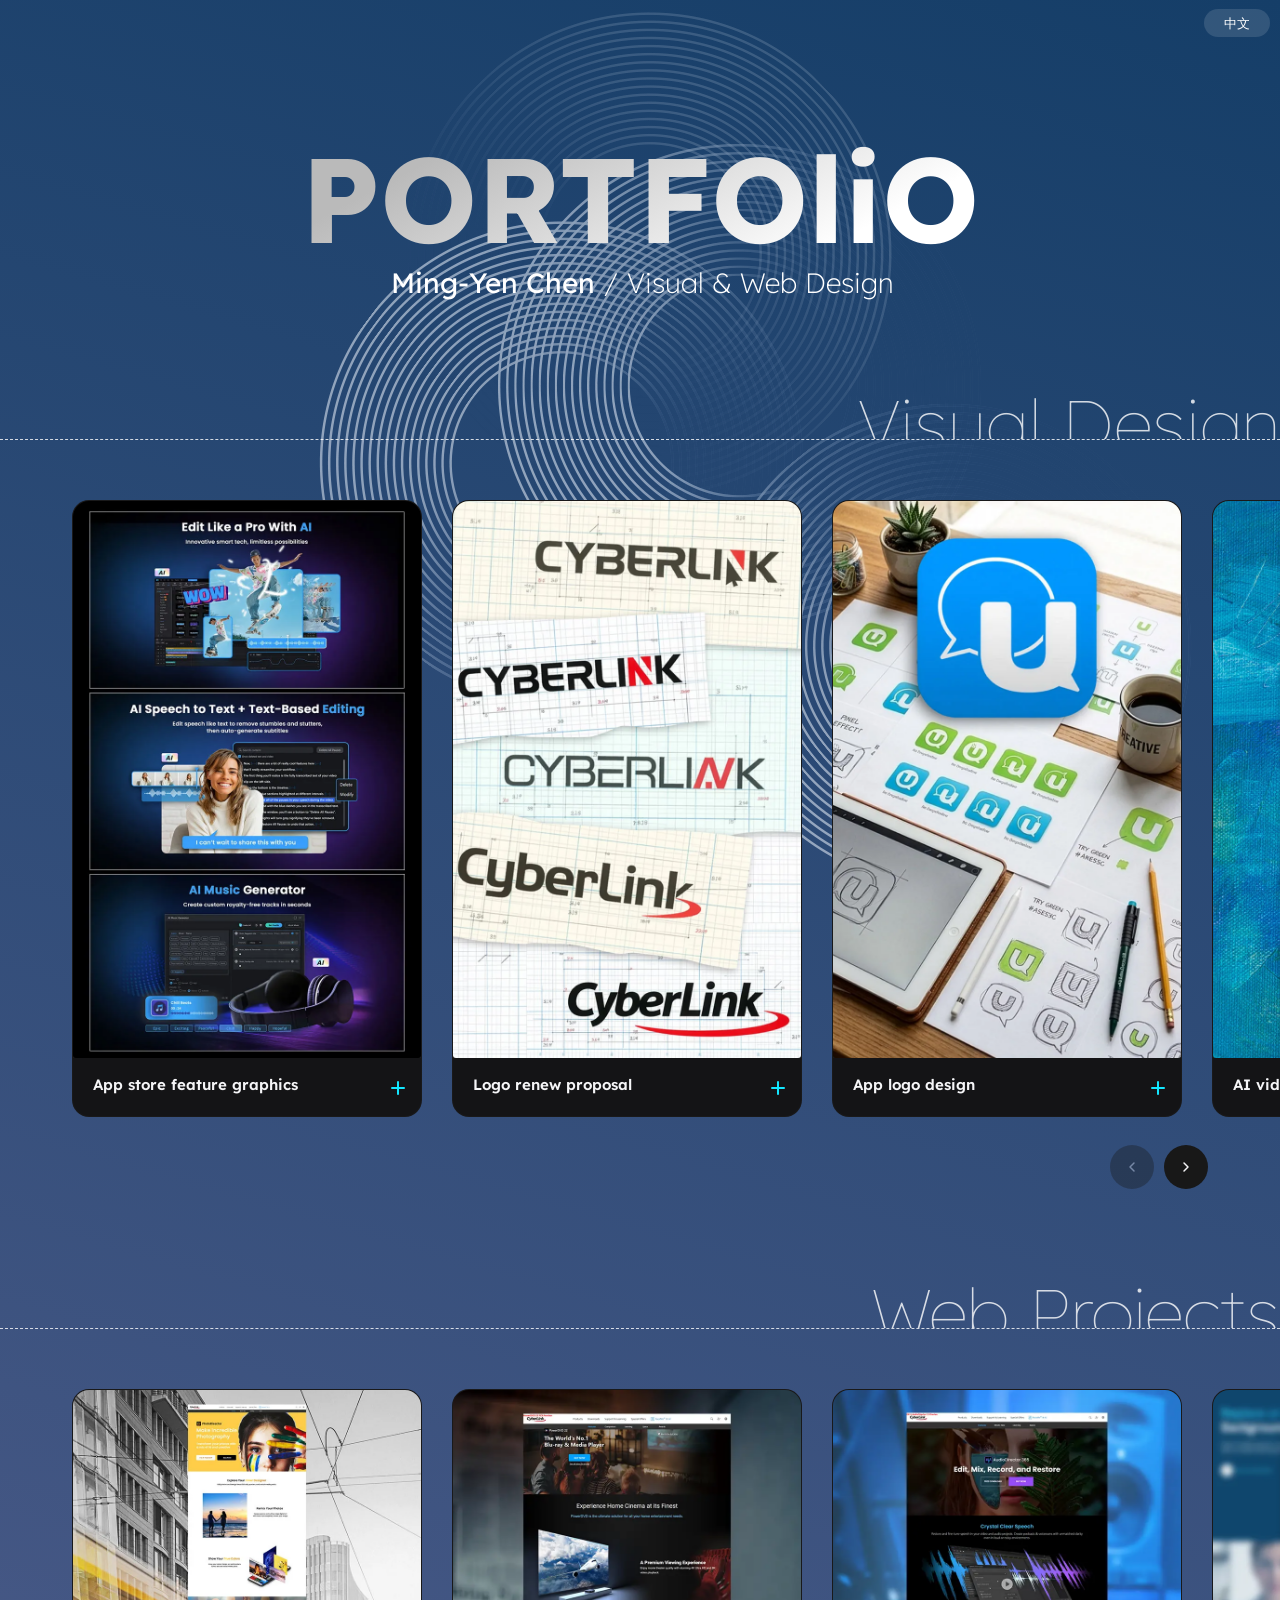
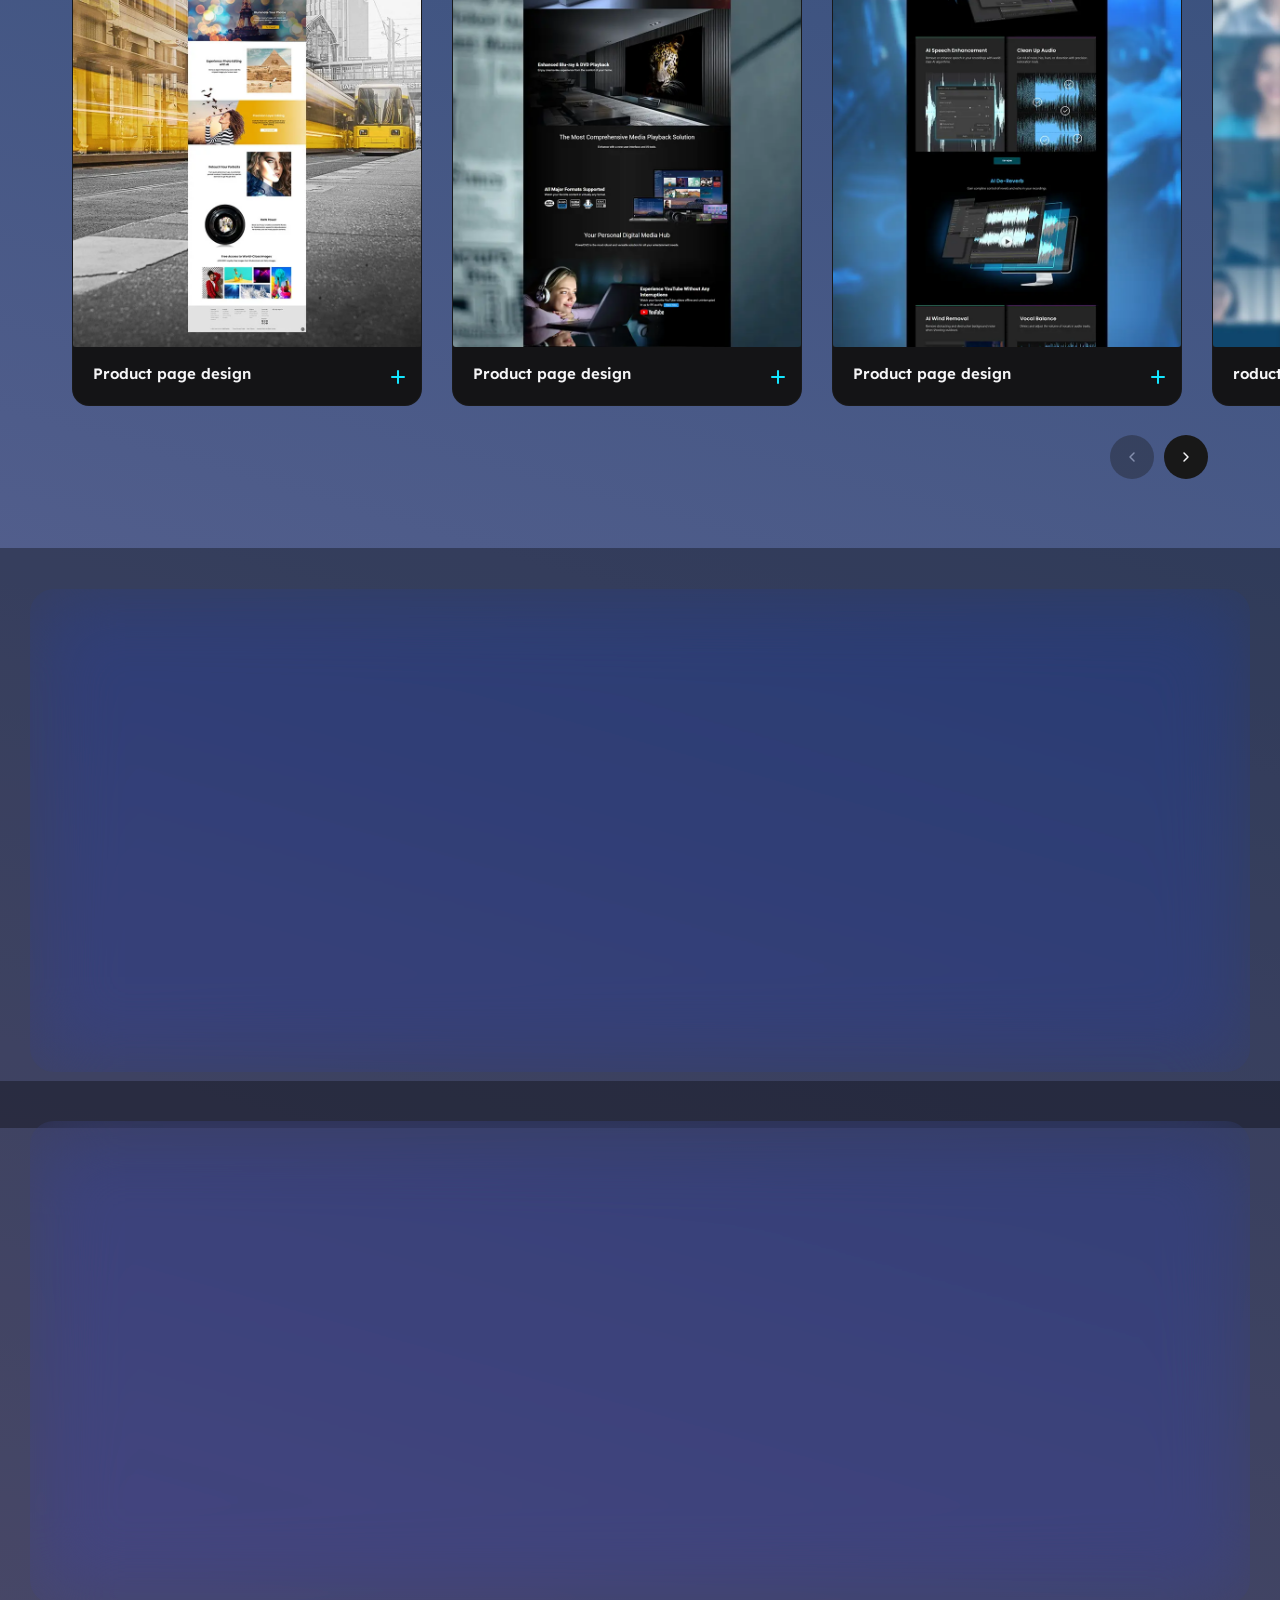
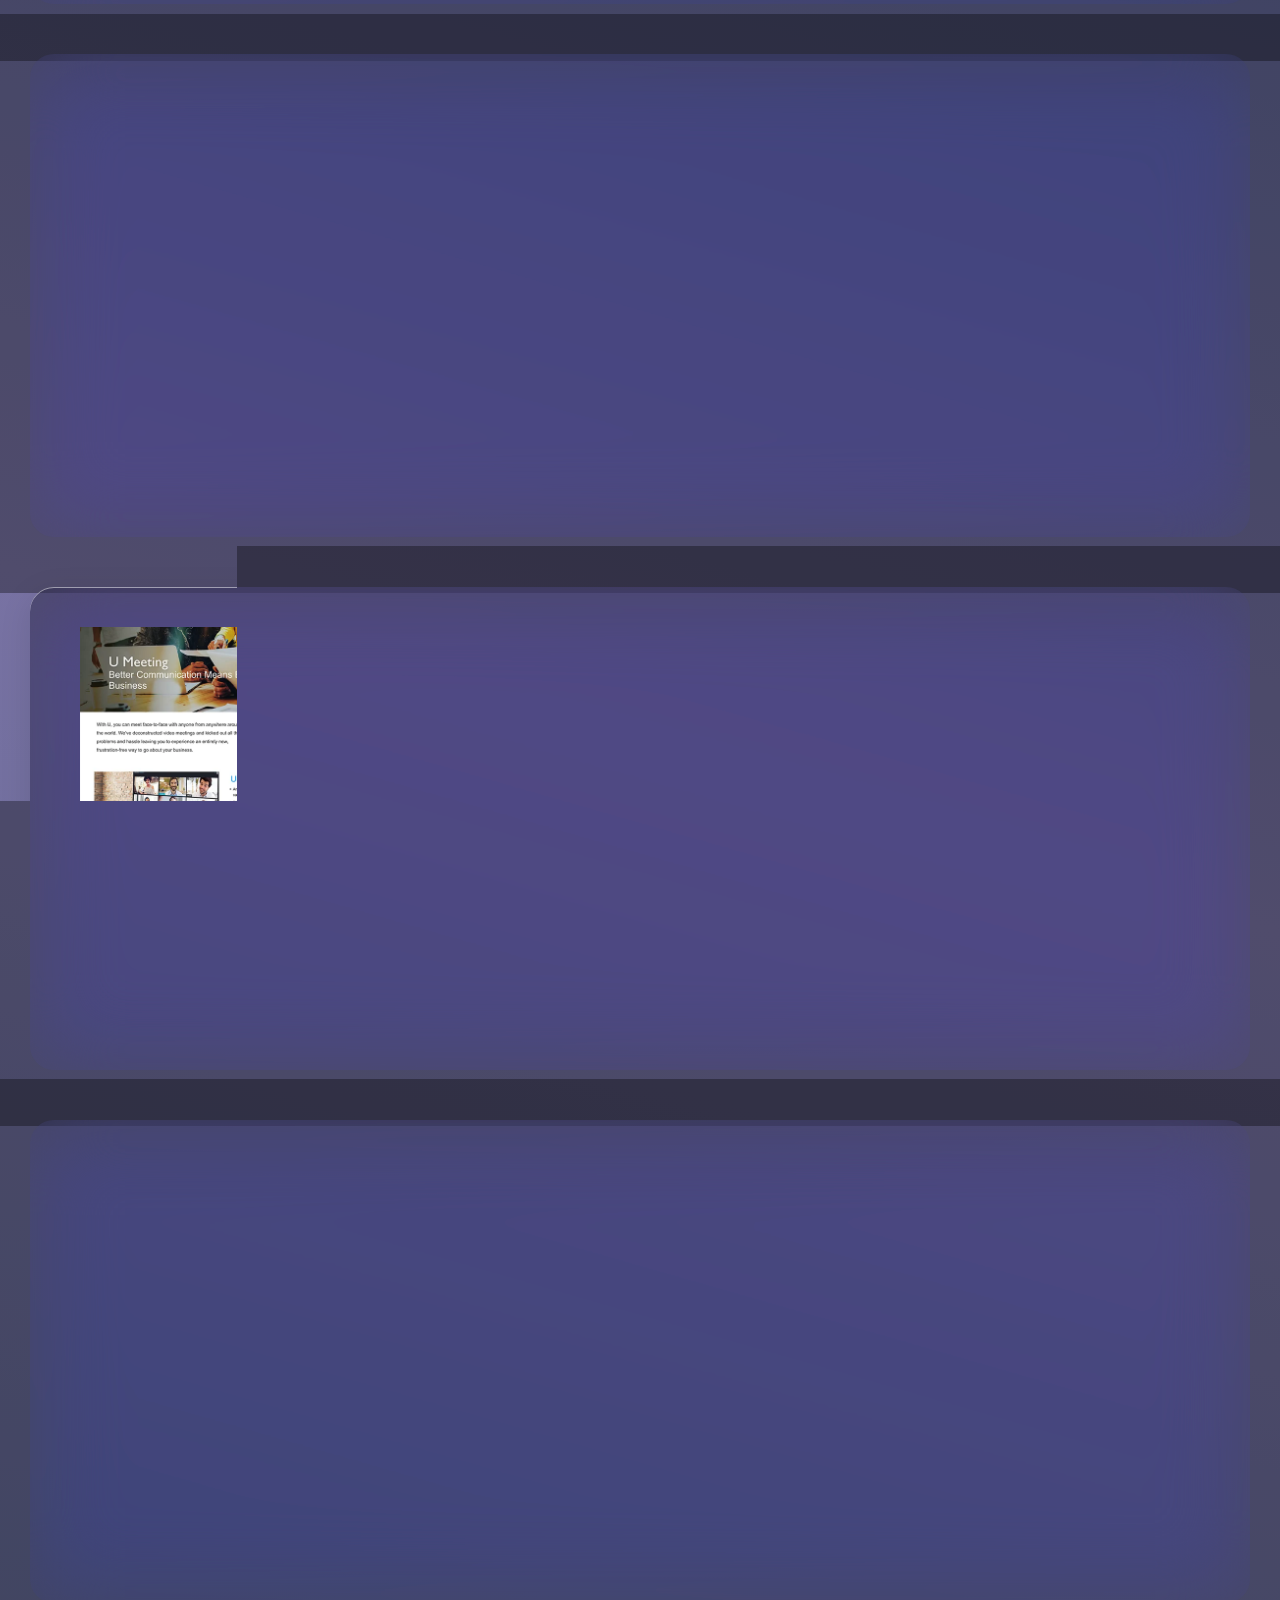
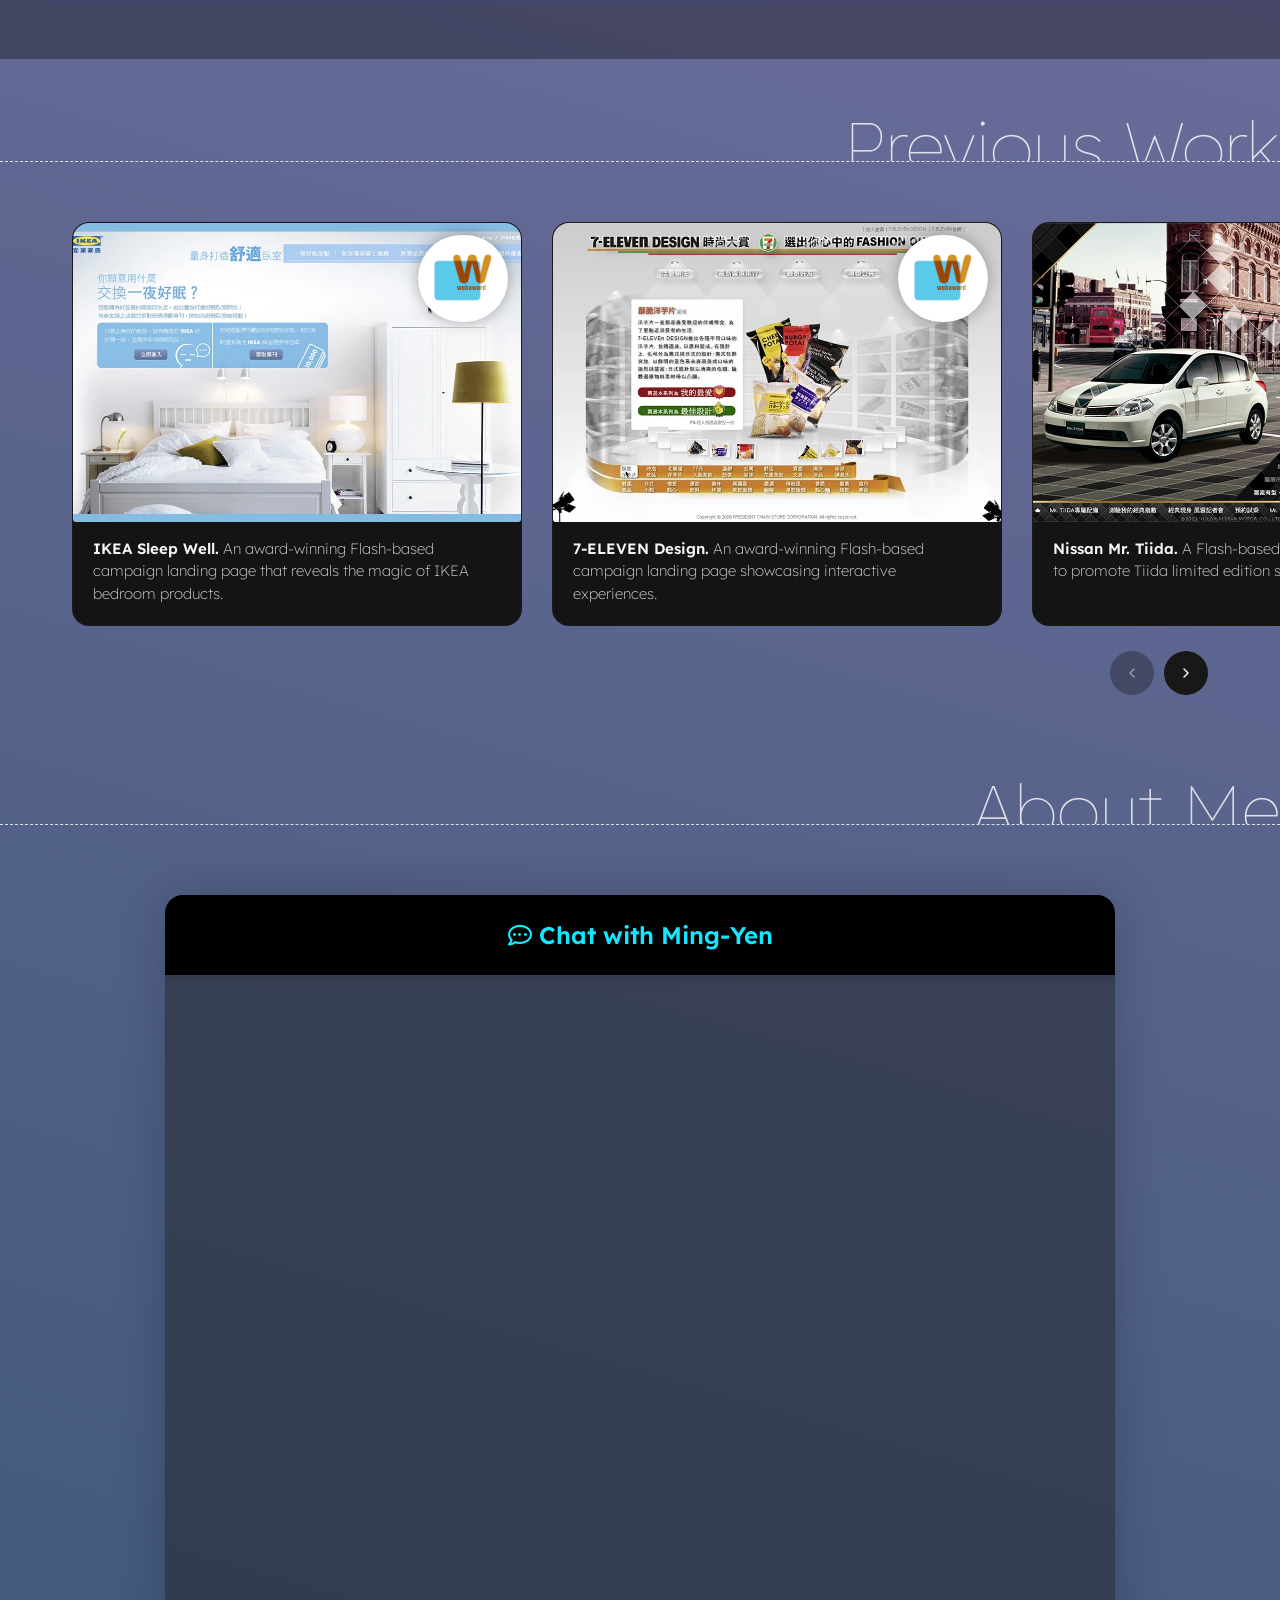
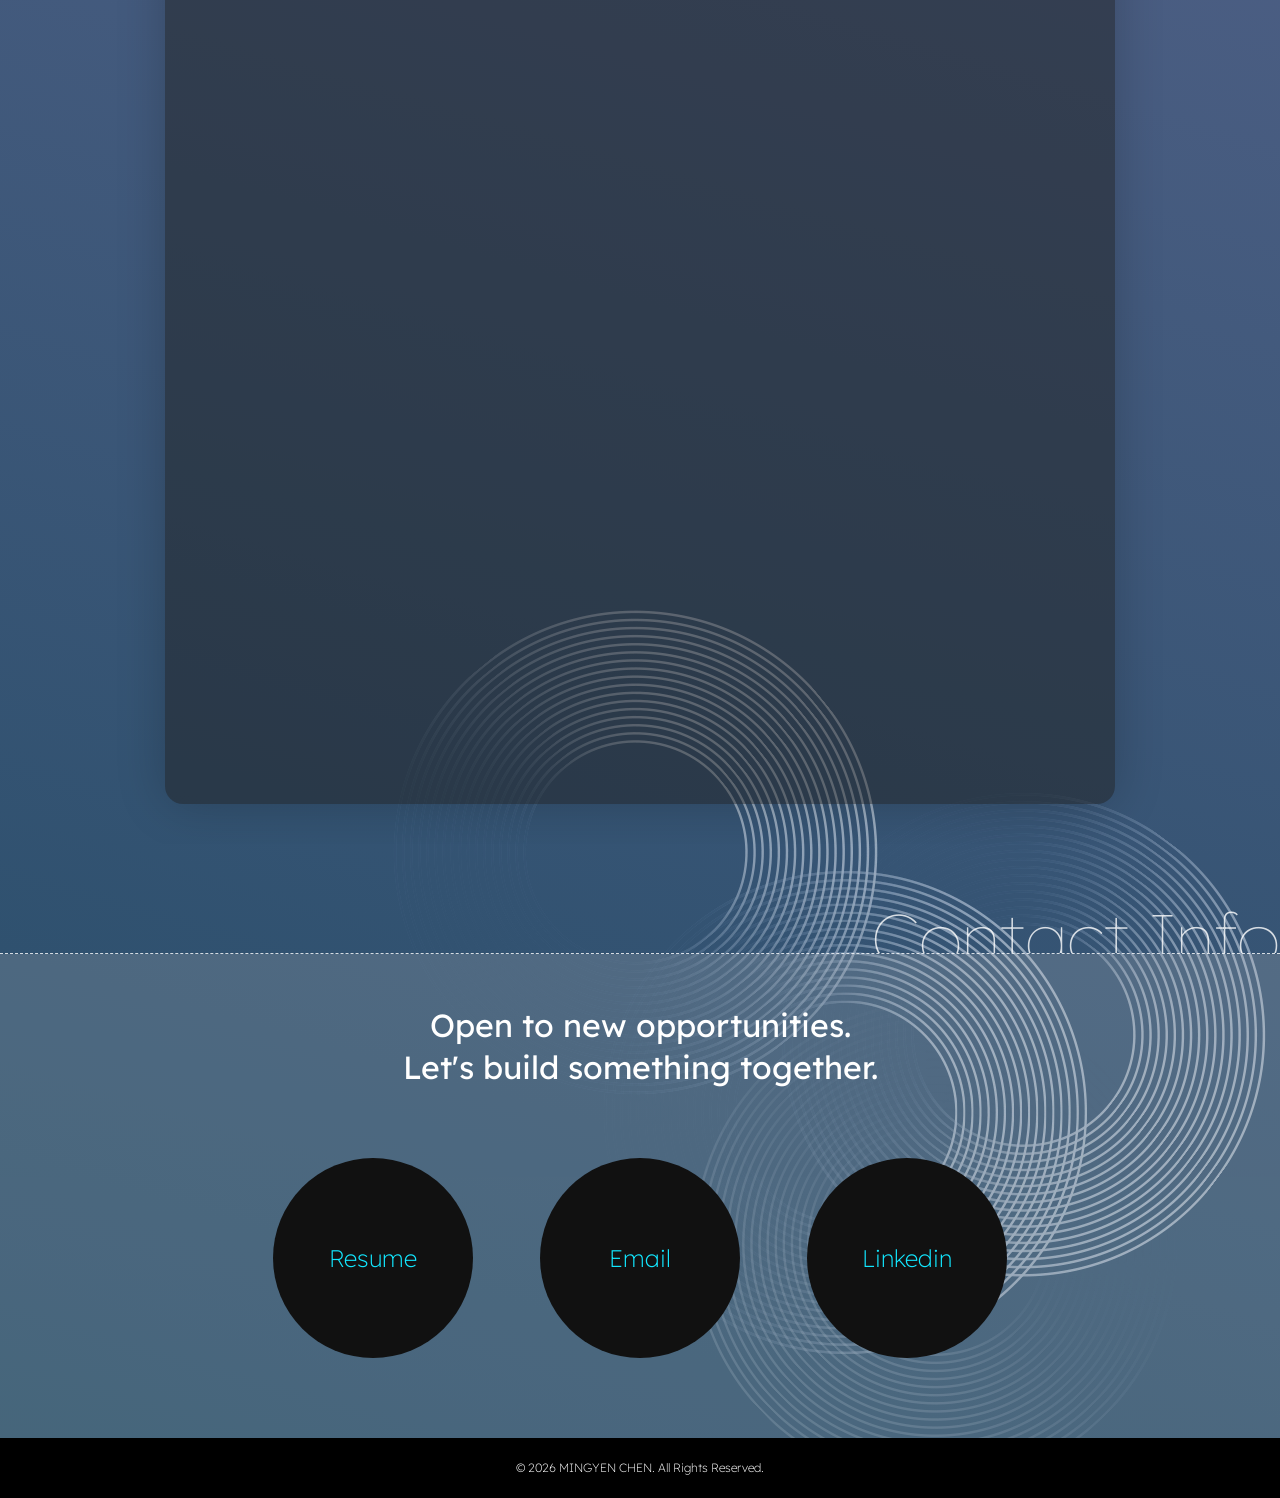
==== commit 7f64c924: "SAAS" ====
--- a/index.htm
+++ b/index.htm
@@ -397,7 +397,7 @@
   <div class="two-column pdr-column pdr-center txt-align-l work-card" id="pdr">	
 	<ul class="ul-class">
 	  <li class="pdr-txt ">
-		<h3>Product Page for AI Video Editing Software</h3>
+		<h3>Product Page for AI Video Editing SaaS</h3>
 		<!-- <p>Designed and maintained product pages for AI video and photo editing software.</p> -->
 		 <div class="p-txt-list">
 					<ul>
@@ -456,7 +456,7 @@
         </div> -->
 	  </li>	
 	  <li class="pdr-txt ">
-		<h3>Product Page for AI Photo Editing Software</h3>
+		<h3>Product Page for AI Photo Editing SaaS</h3>
 				<div class="p-txt-list">
 			<ul>
 				<li>Design and maintain web pages to ensure a consistent and user-friendly experience.</li>
@@ -545,7 +545,7 @@
 		
 	  </li>	
 	  <li class="pdr-txt ">
-		<h3>Website for Communication Suite</h3>
+		<h3>Communication Suite SaaS</h3>
 		<div class="p-txt-list">
 			<ul>
 				<li>Designed and maintained product pages, improving clarity and user engagement.</li>
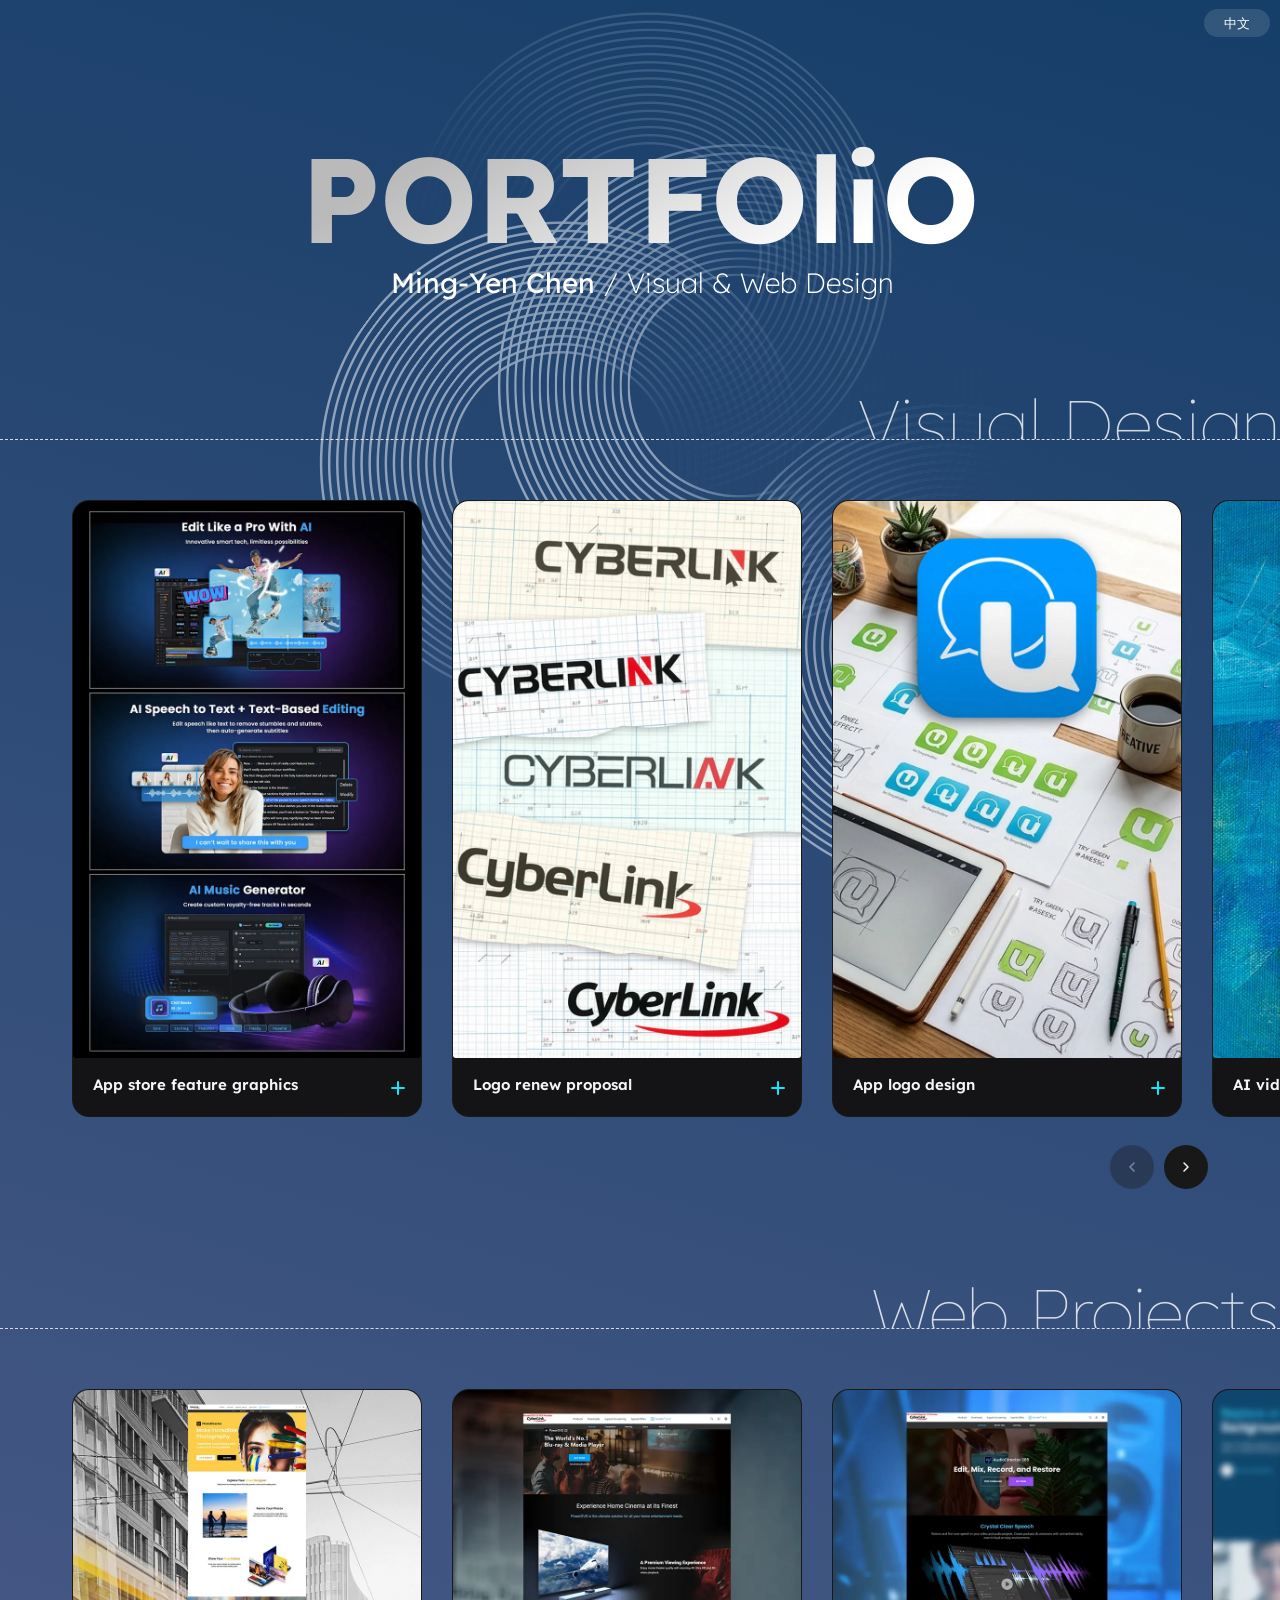
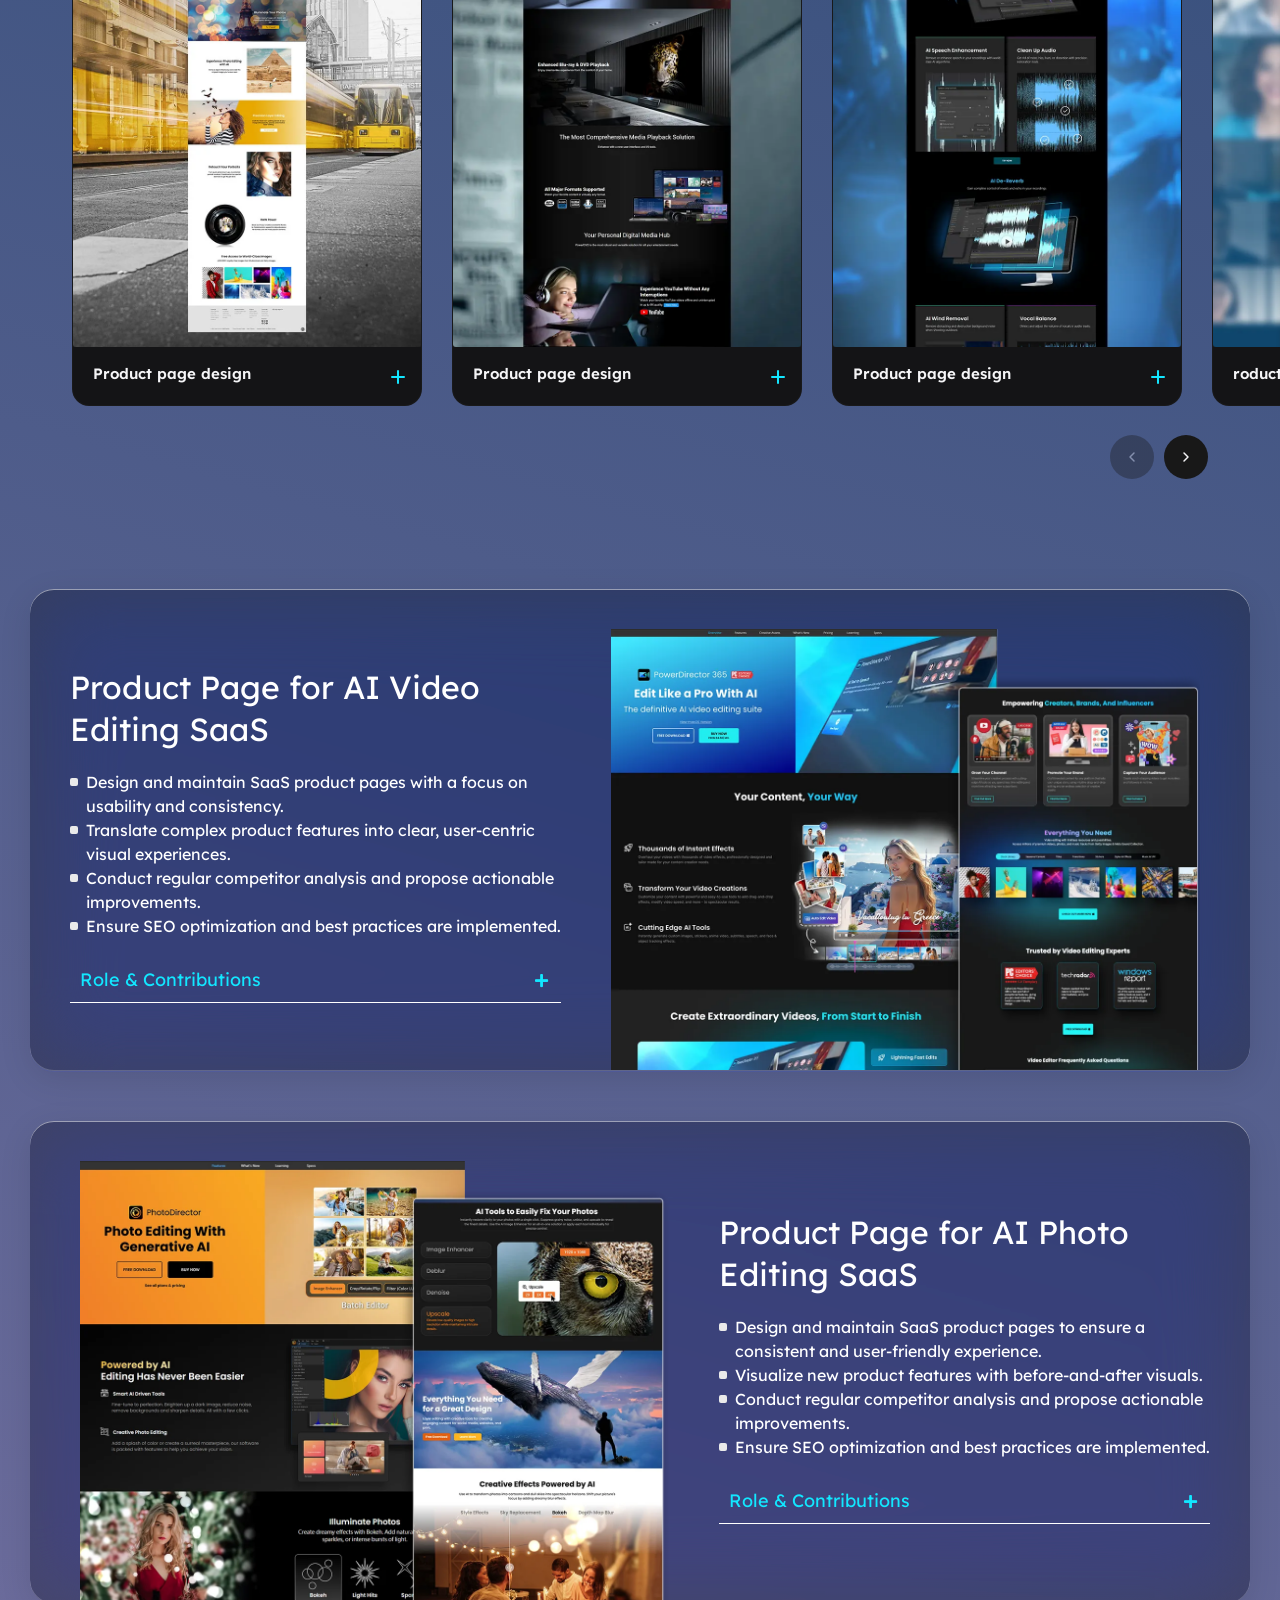
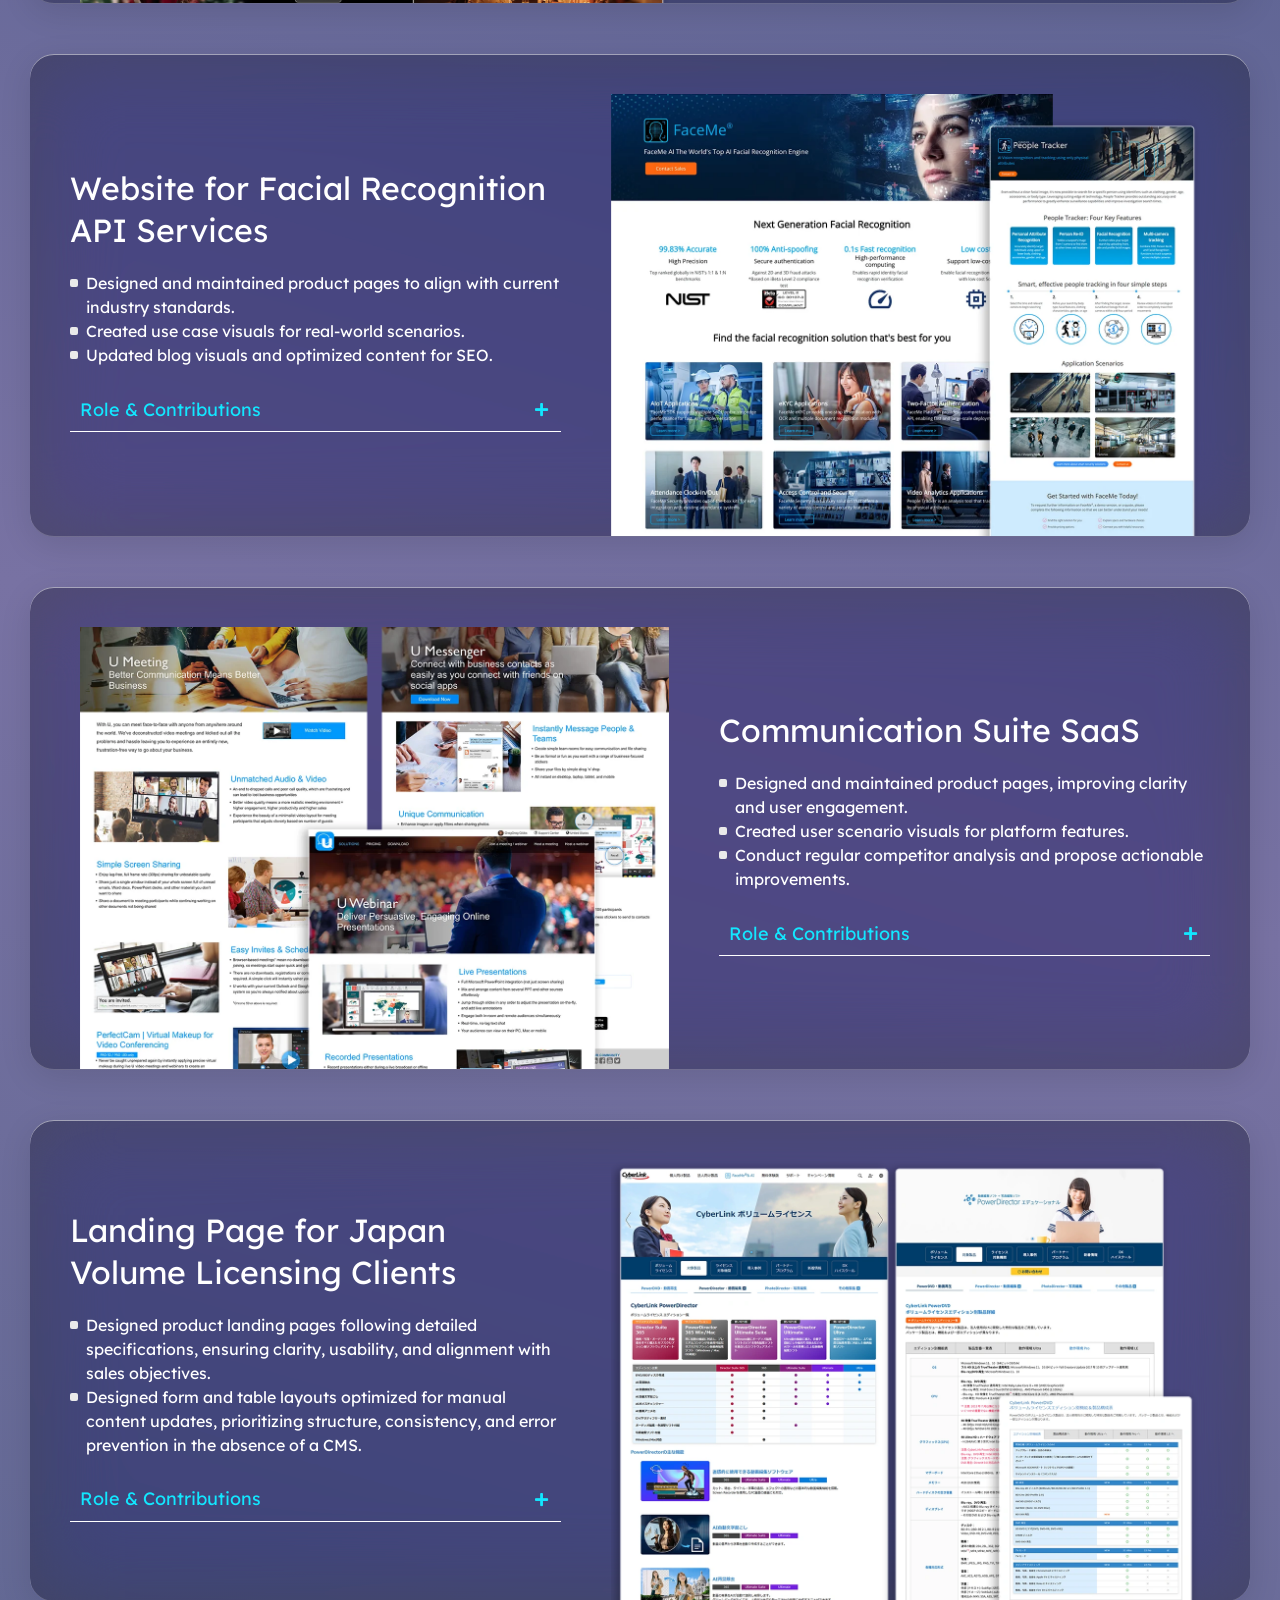
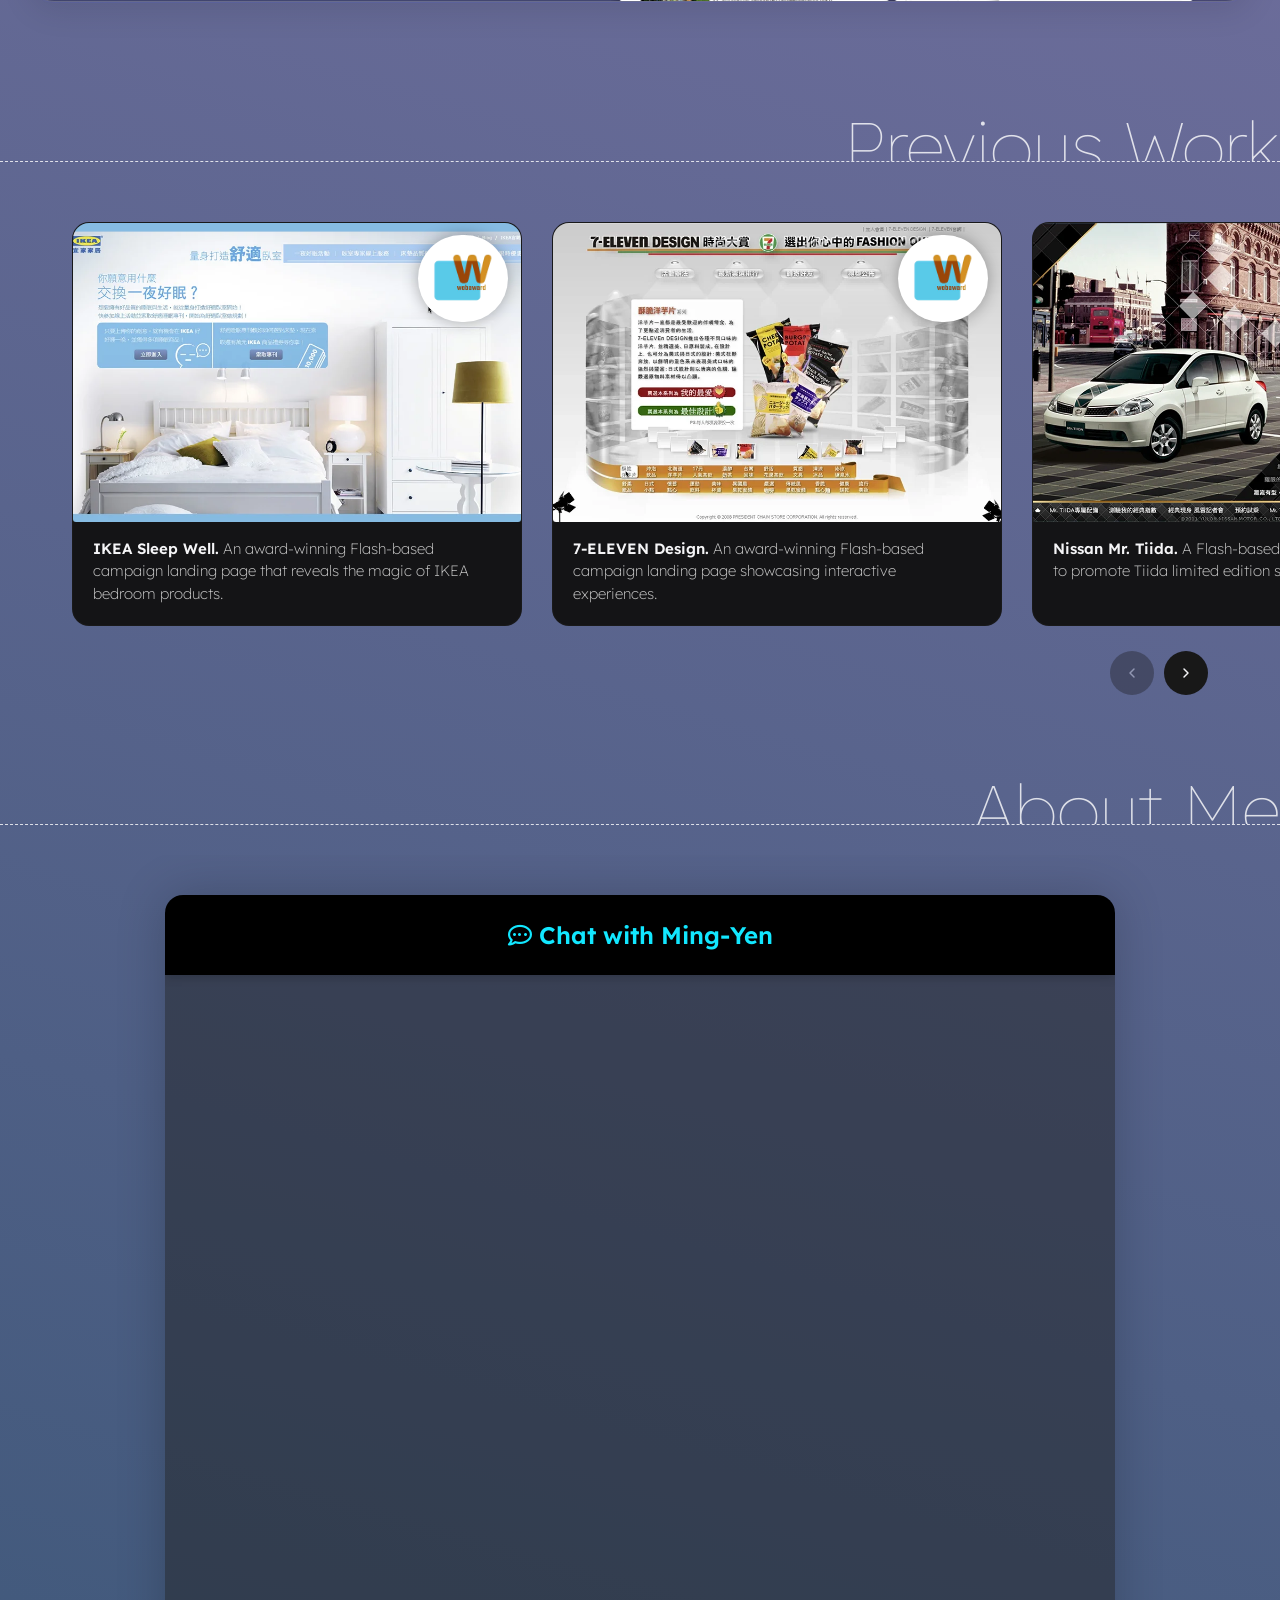
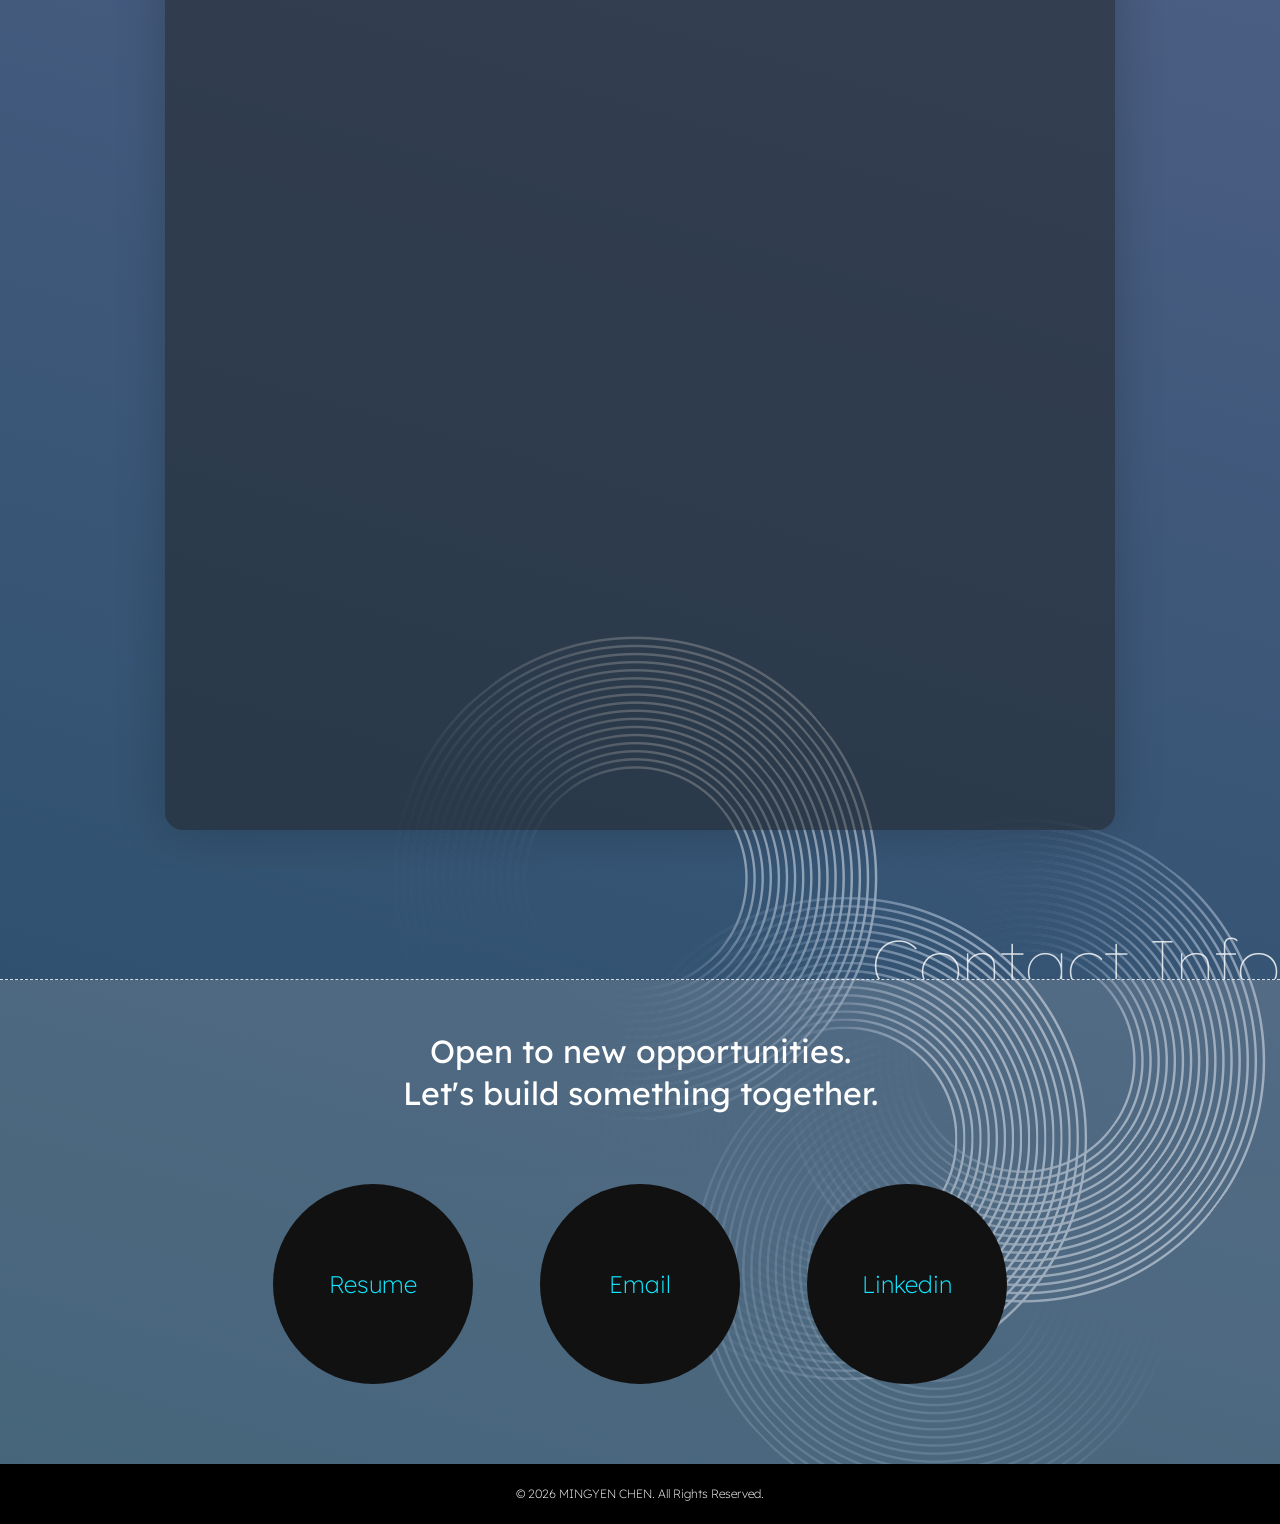
==== commit 498bbe8f: "saas" ====
--- a/index.htm
+++ b/index.htm
@@ -401,8 +401,8 @@
 		<!-- <p>Designed and maintained product pages for AI video and photo editing software.</p> -->
 		 <div class="p-txt-list">
 					<ul>
-						<li>Design and maintain web pages to ensure a consistent and user-friendly experience.</li>
-						<li>Translate new product features into clear, easy-to-understand visual designs.</li>
+						<li>Design and maintain SaaS product pages with a focus on usability and consistency.</li>
+						<li>Translate complex product features into clear, user-centric visual experiences.</li>
 						<li>Conduct regular competitor analysis and propose actionable improvements.</li>
 						<li>Ensure SEO optimization and best practices are implemented.</li>
 						<!-- <li>Supported marketing team with promotional visuals</li> -->
@@ -417,7 +417,7 @@
 
 		<div id="w1" class="collapse" aria-labelledby="work1" data-parent="#faq" >
 			<div class="card-body "> 
-				<p span class="p-role"> Visual & UI design / Front-end (HTML, CSS, RWD) / Page performance review / Page Optimization & Analysis / Cross-functional collaboration</p>
+				<p span class="p-role"> SaaS Product Design / Visual & UI / Front-end (HTML, CSS, RWD) / Performance Optimization</p>
 			</div>
 		</div>
 		</div>	
@@ -459,7 +459,7 @@
 		<h3>Product Page for AI Photo Editing SaaS</h3>
 				<div class="p-txt-list">
 			<ul>
-				<li>Design and maintain web pages to ensure a consistent and user-friendly experience.</li>
+				<li>Design and maintain SaaS product pages to ensure a consistent and user-friendly experience.</li>
 				<li>Visualize new product features with before-and-after visuals.</li>
 				<li>Conduct regular competitor analysis and propose actionable improvements.</li>
 				<li>Ensure SEO optimization and best practices are implemented.</li>
@@ -474,7 +474,7 @@
 
 		<div id="w6" class="collapse" aria-labelledby="work6" data-parent="#faq" >
 			<div class="card-body "> 
-				<p span class="p-role">Visual & UI design / Front-end (HTML, CSS, RWD) / Page performance review / Page Optimization & Analysis / Cross-functional collaboration</p>
+				<p span class="p-role">SaaS Product Design / Visual & UI / Front-end (HTML, CSS, RWD) / Performance Optimization</p>
 			</div>
 		</div>
 		</div>	
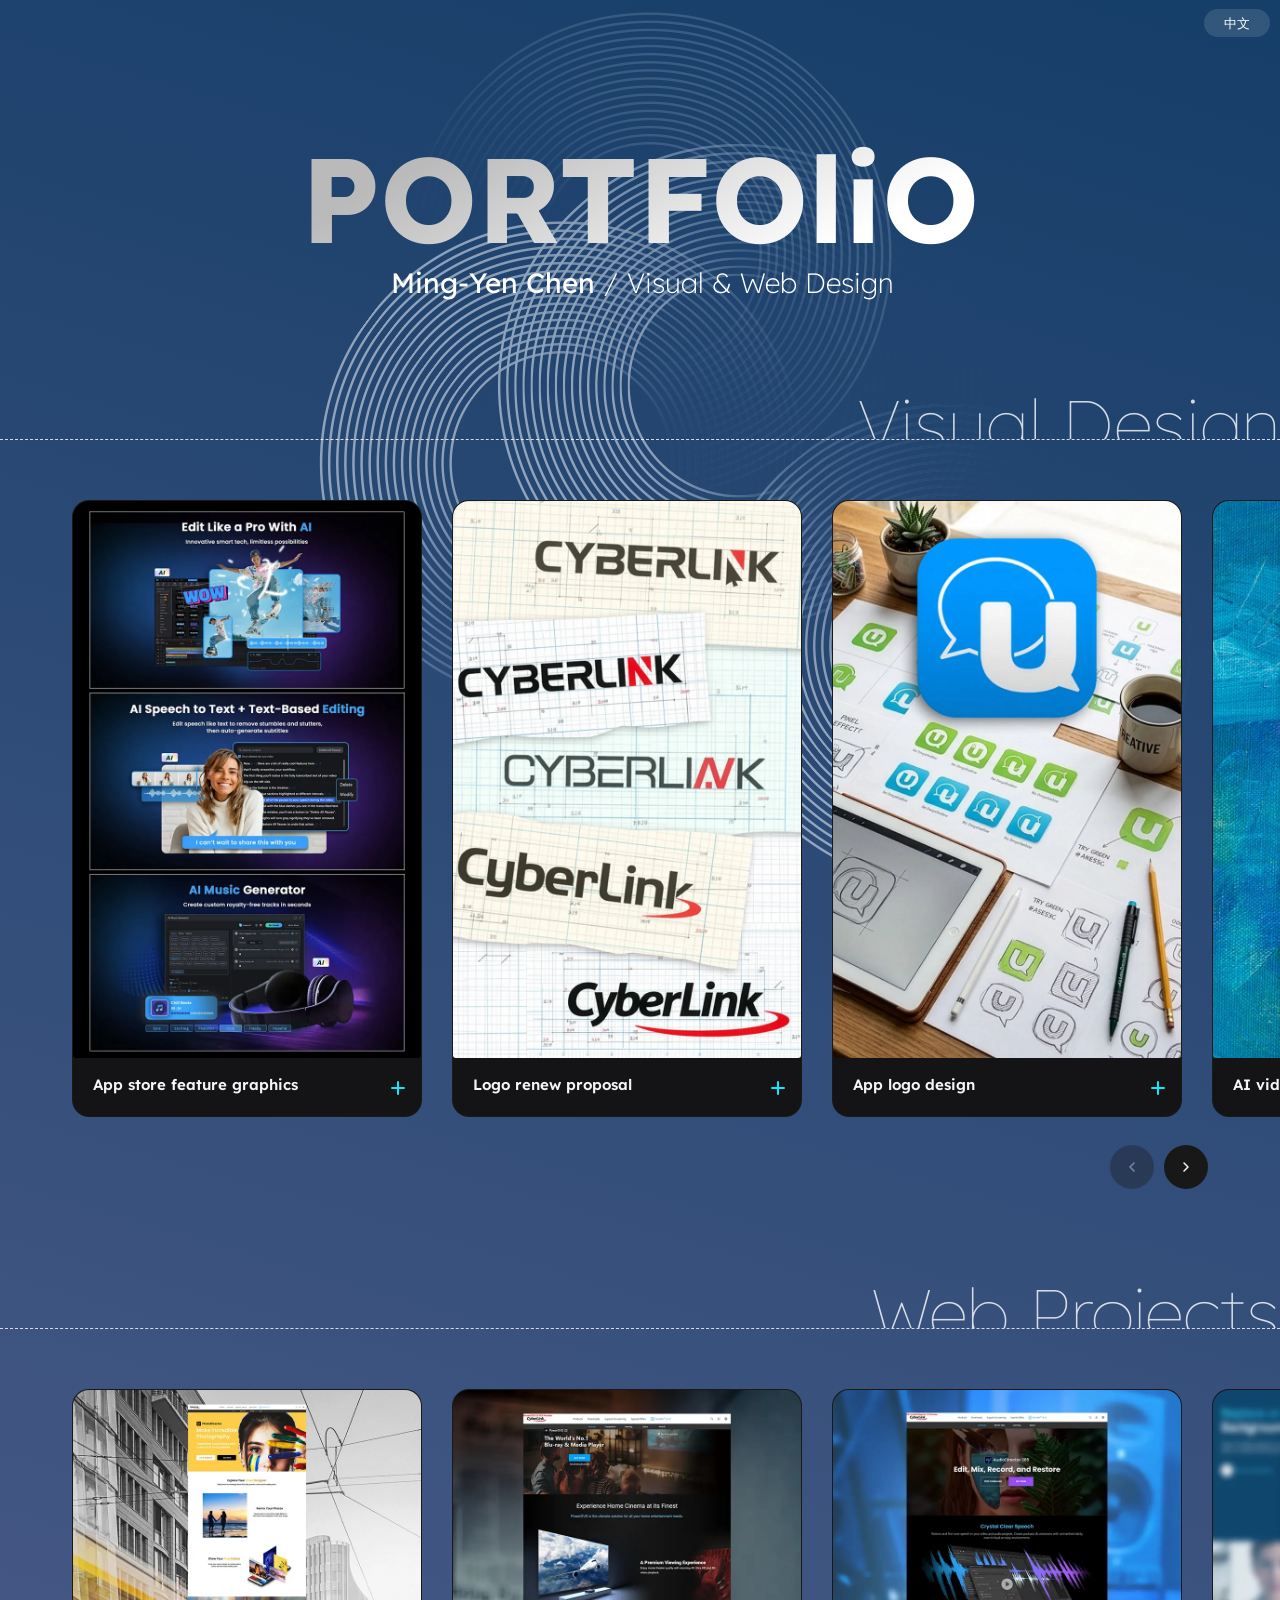
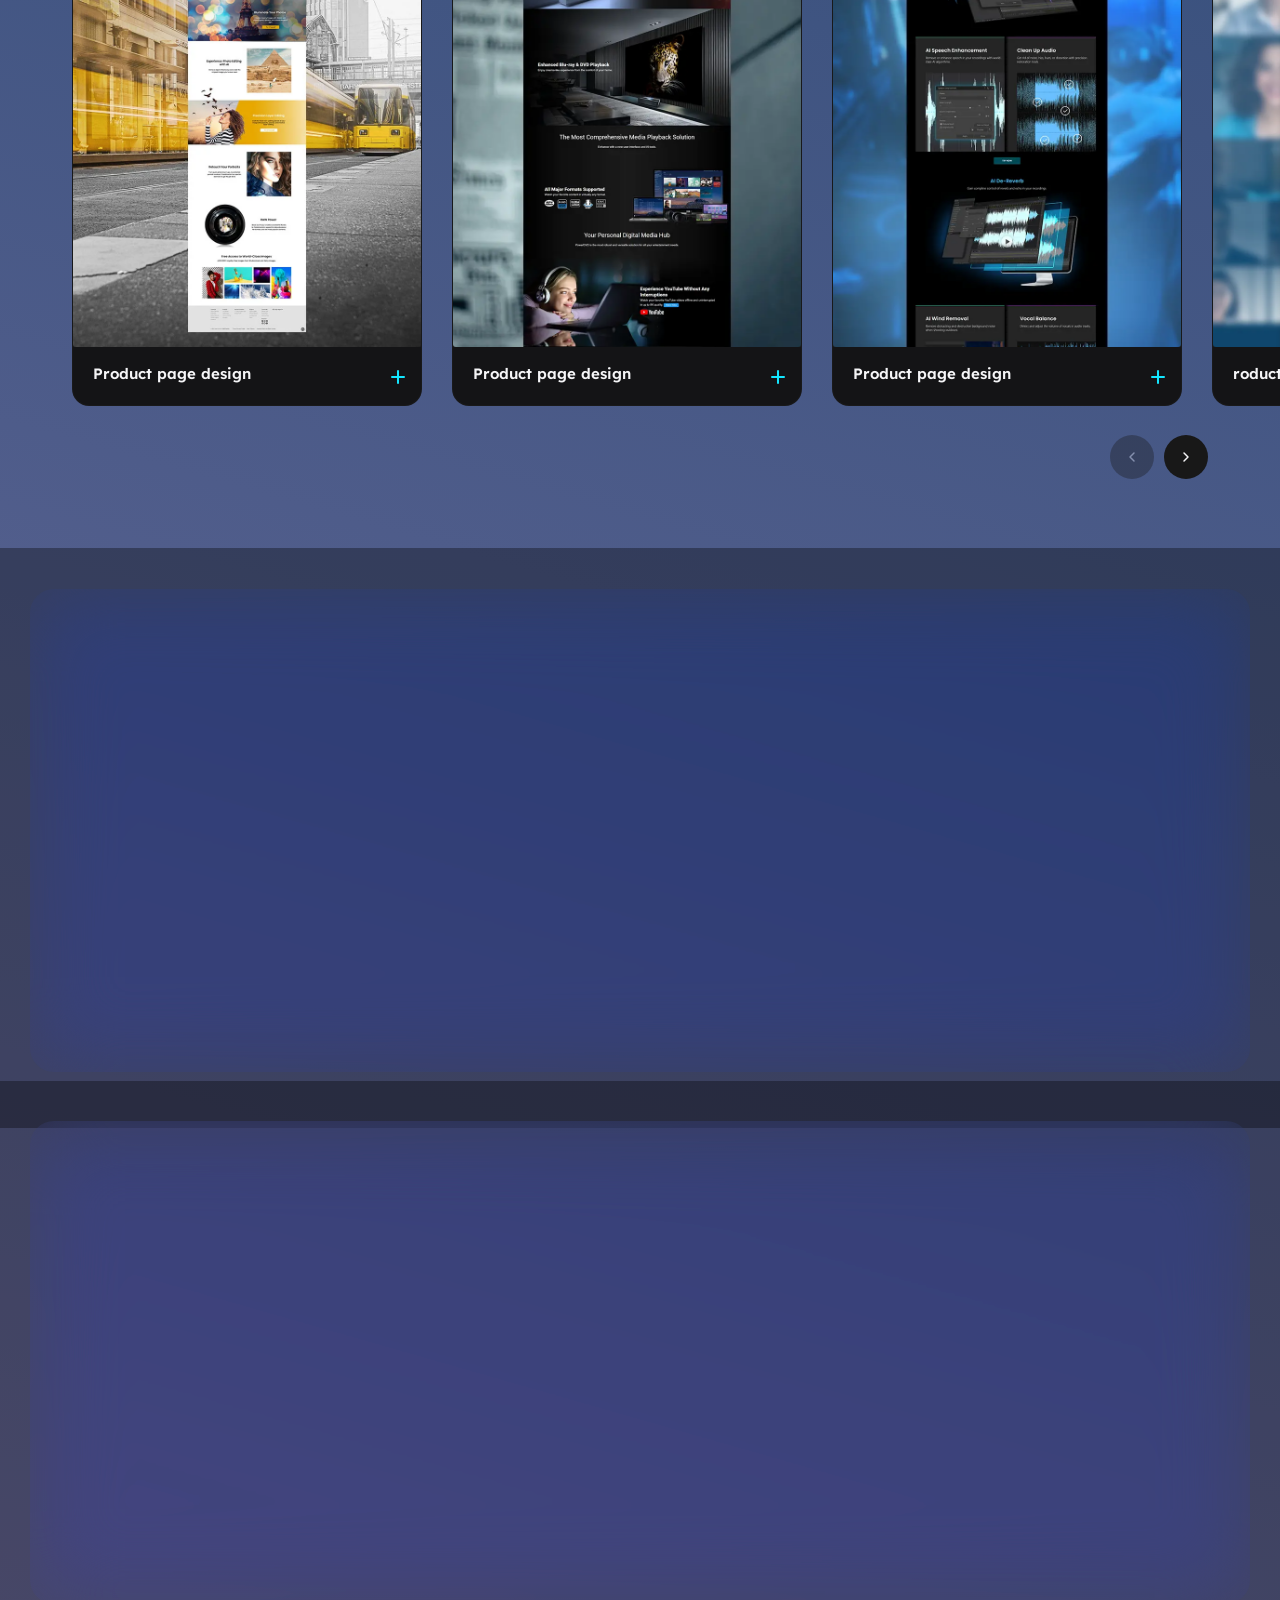
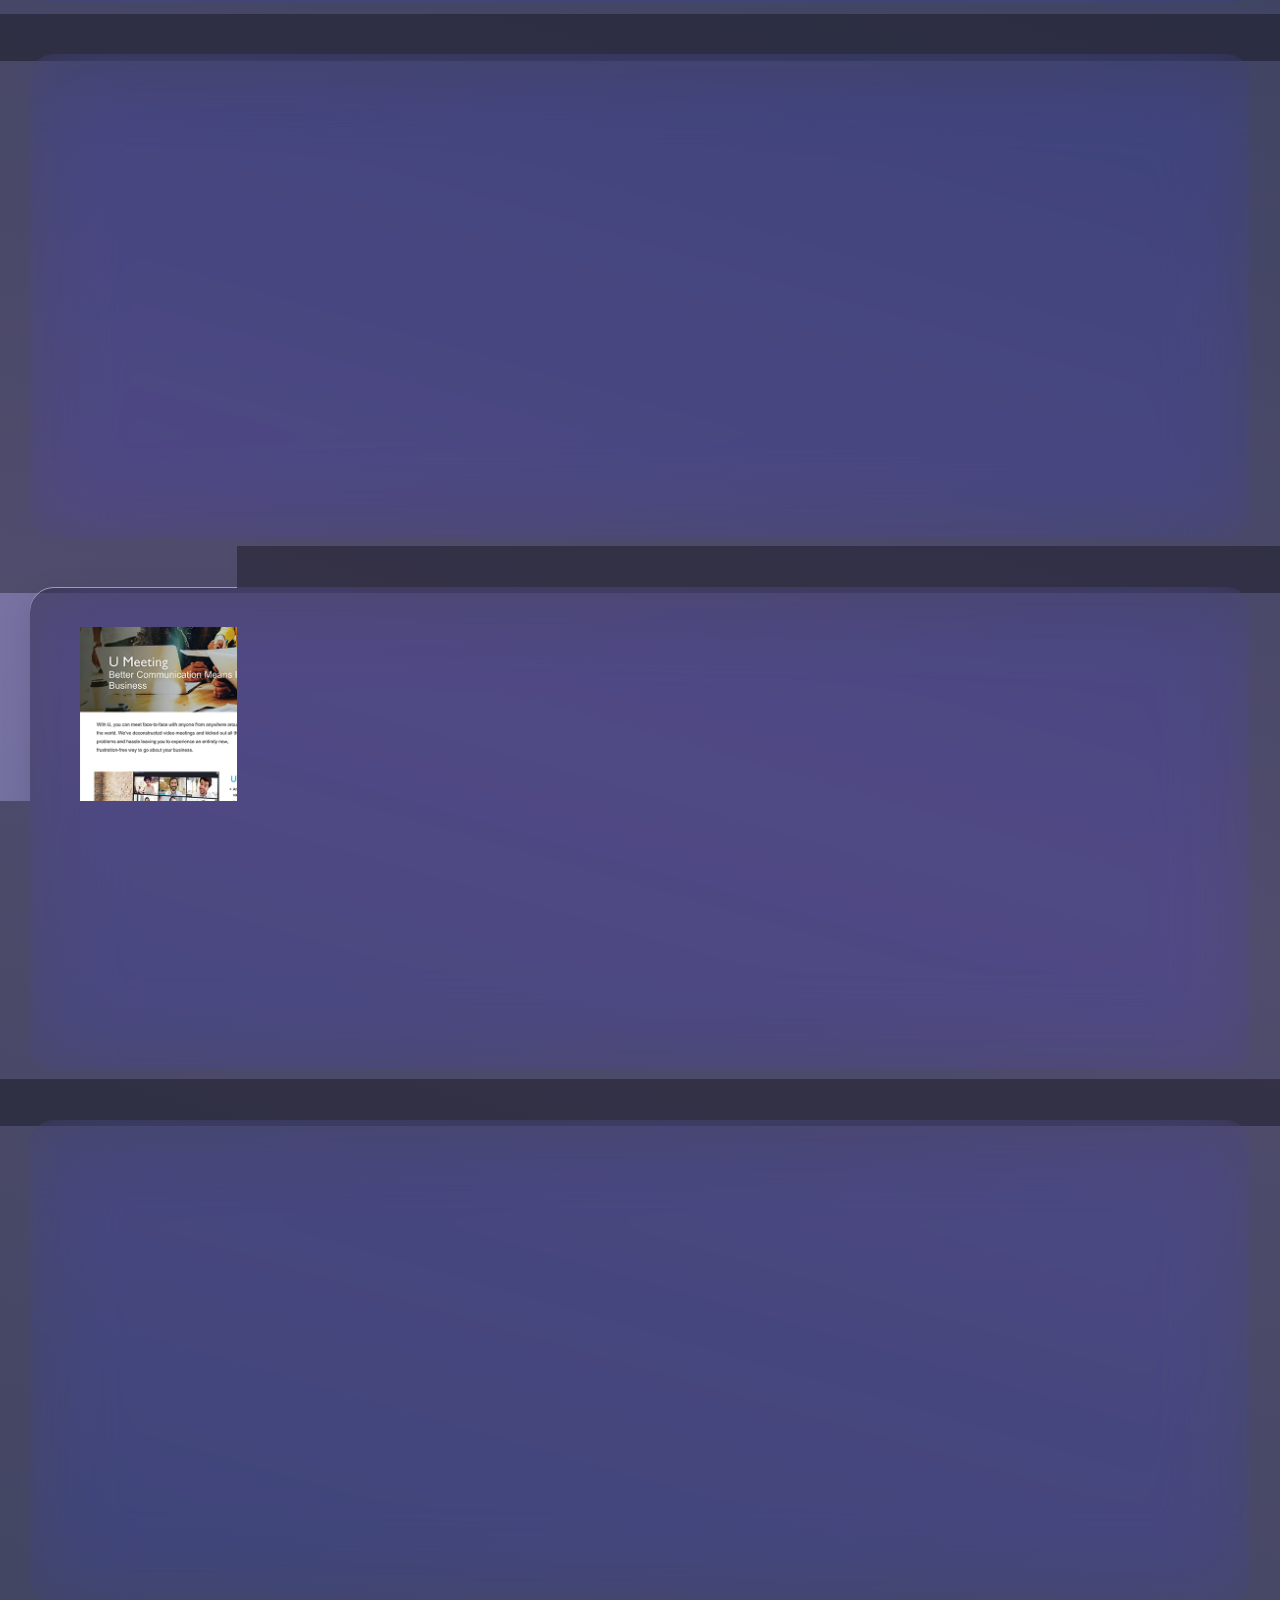
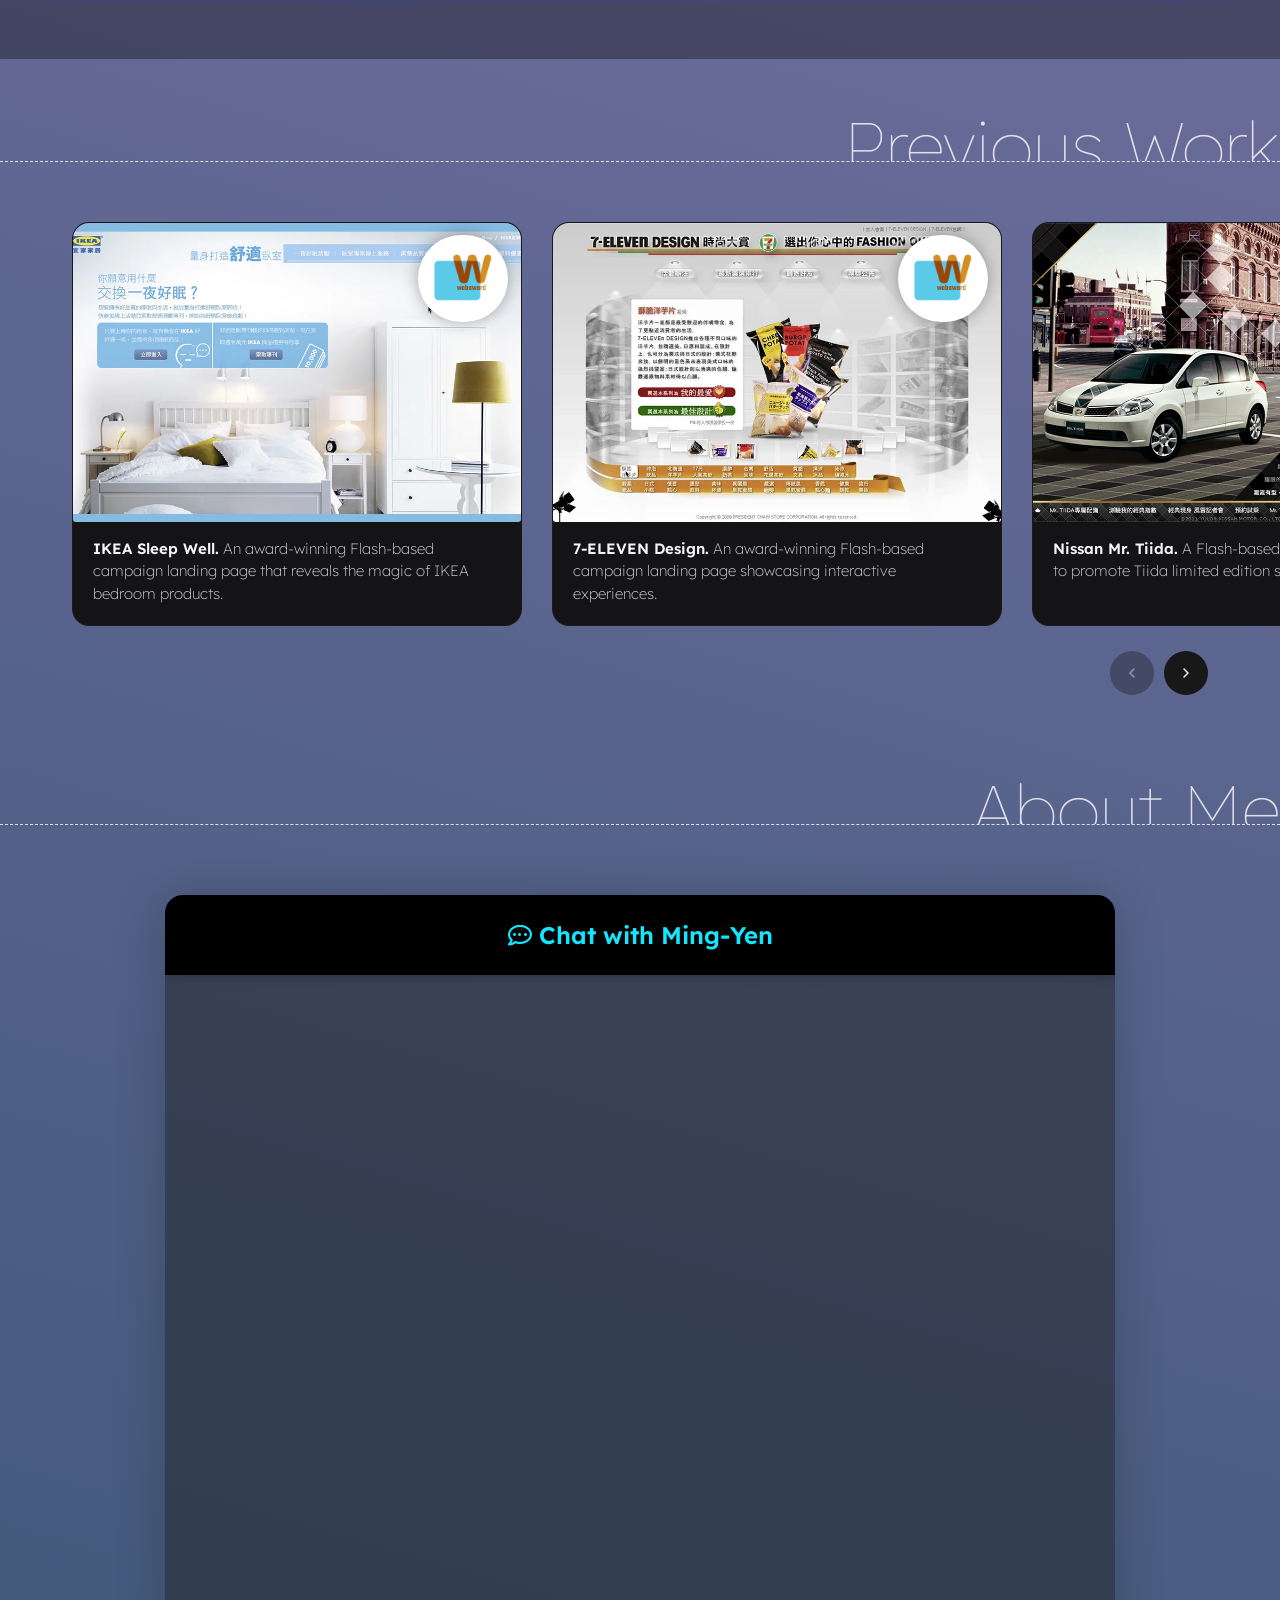
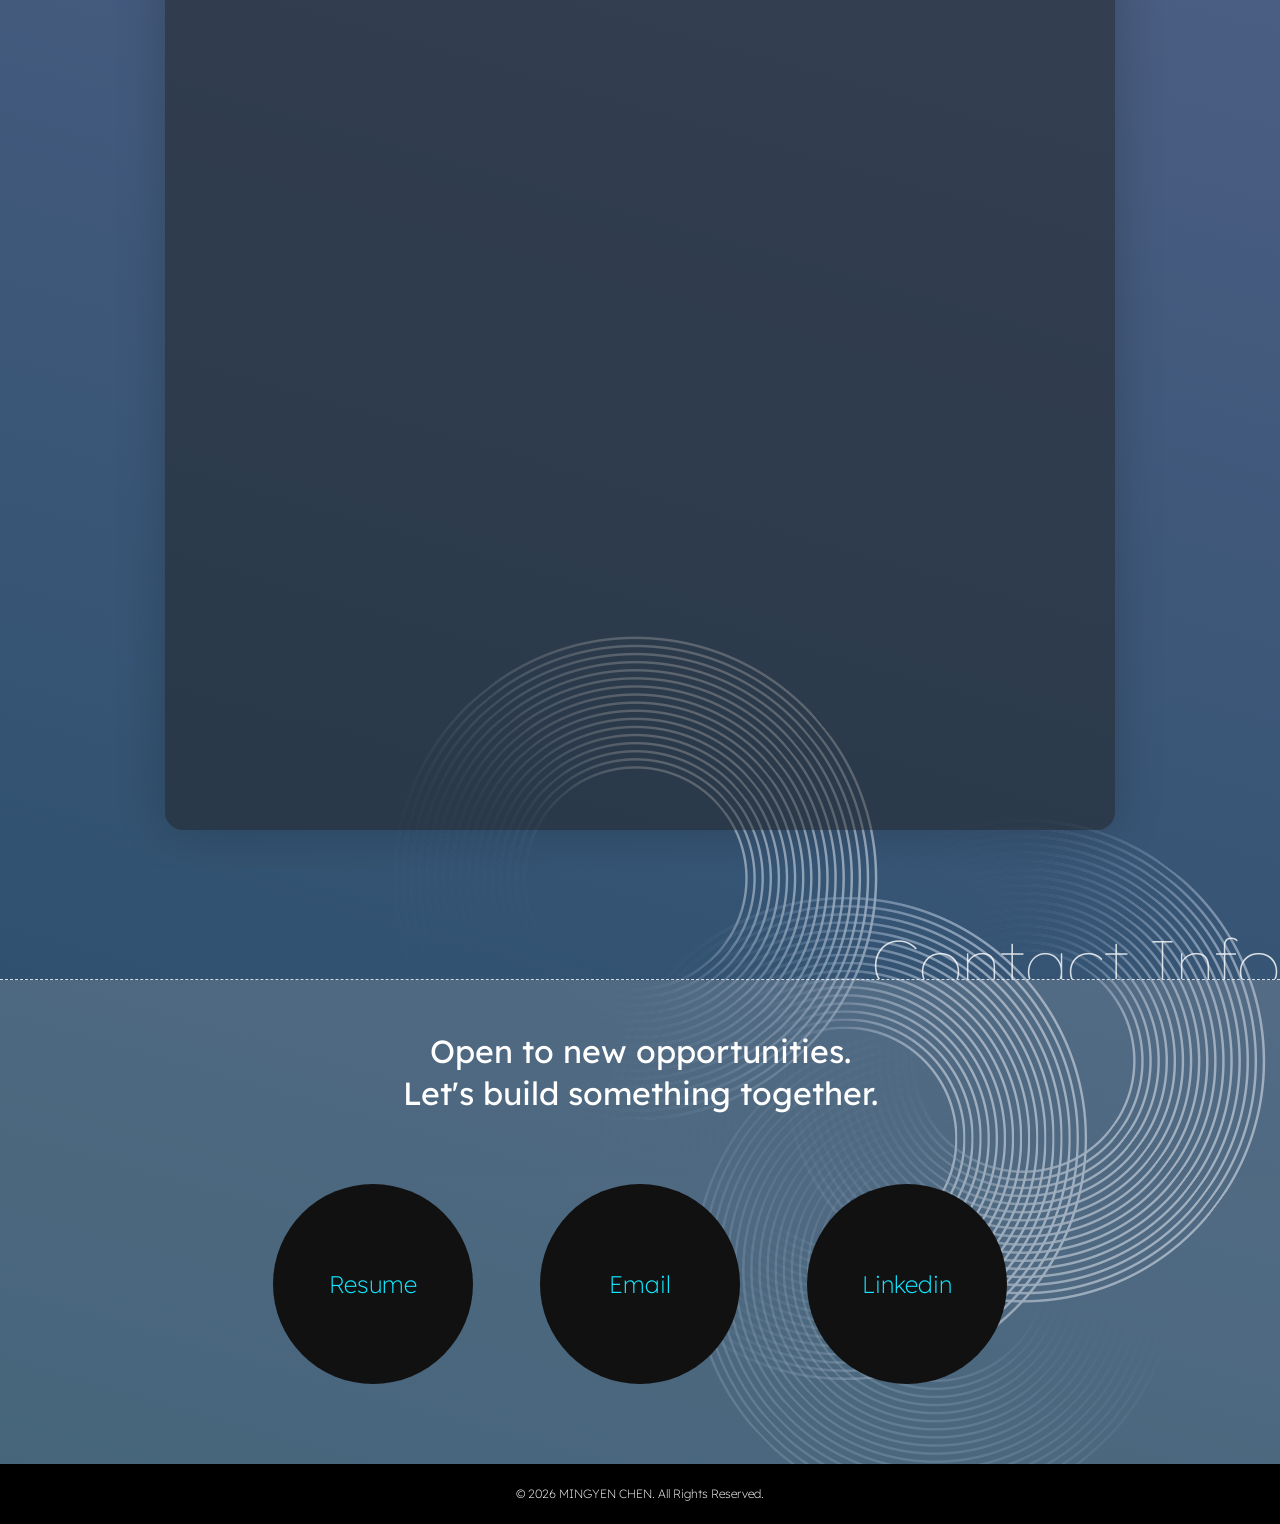
==== commit 6ba0d64f: "pdf" ====
--- a/index.htm
+++ b/index.htm
@@ -906,7 +906,7 @@
 		<h3>Open to new opportunities.<br>Let's build something together.</h3>
 		<div class="contact-block">
 			<div class="resume-btn">
-				<a href="pdf/mingyenchen_resume_eng.pdf" target="_blank" ><span>Resume</span></a>
+				<a href="pdf/mingyenchen_resume_eng.pdf?v=20260415" target="_blank" ><span>Resume</span></a>
 			</div>
 			<div class="resume-btn">
 				<a href="mailto:hellobooker@gmail.com" ><span>Email</span></a>
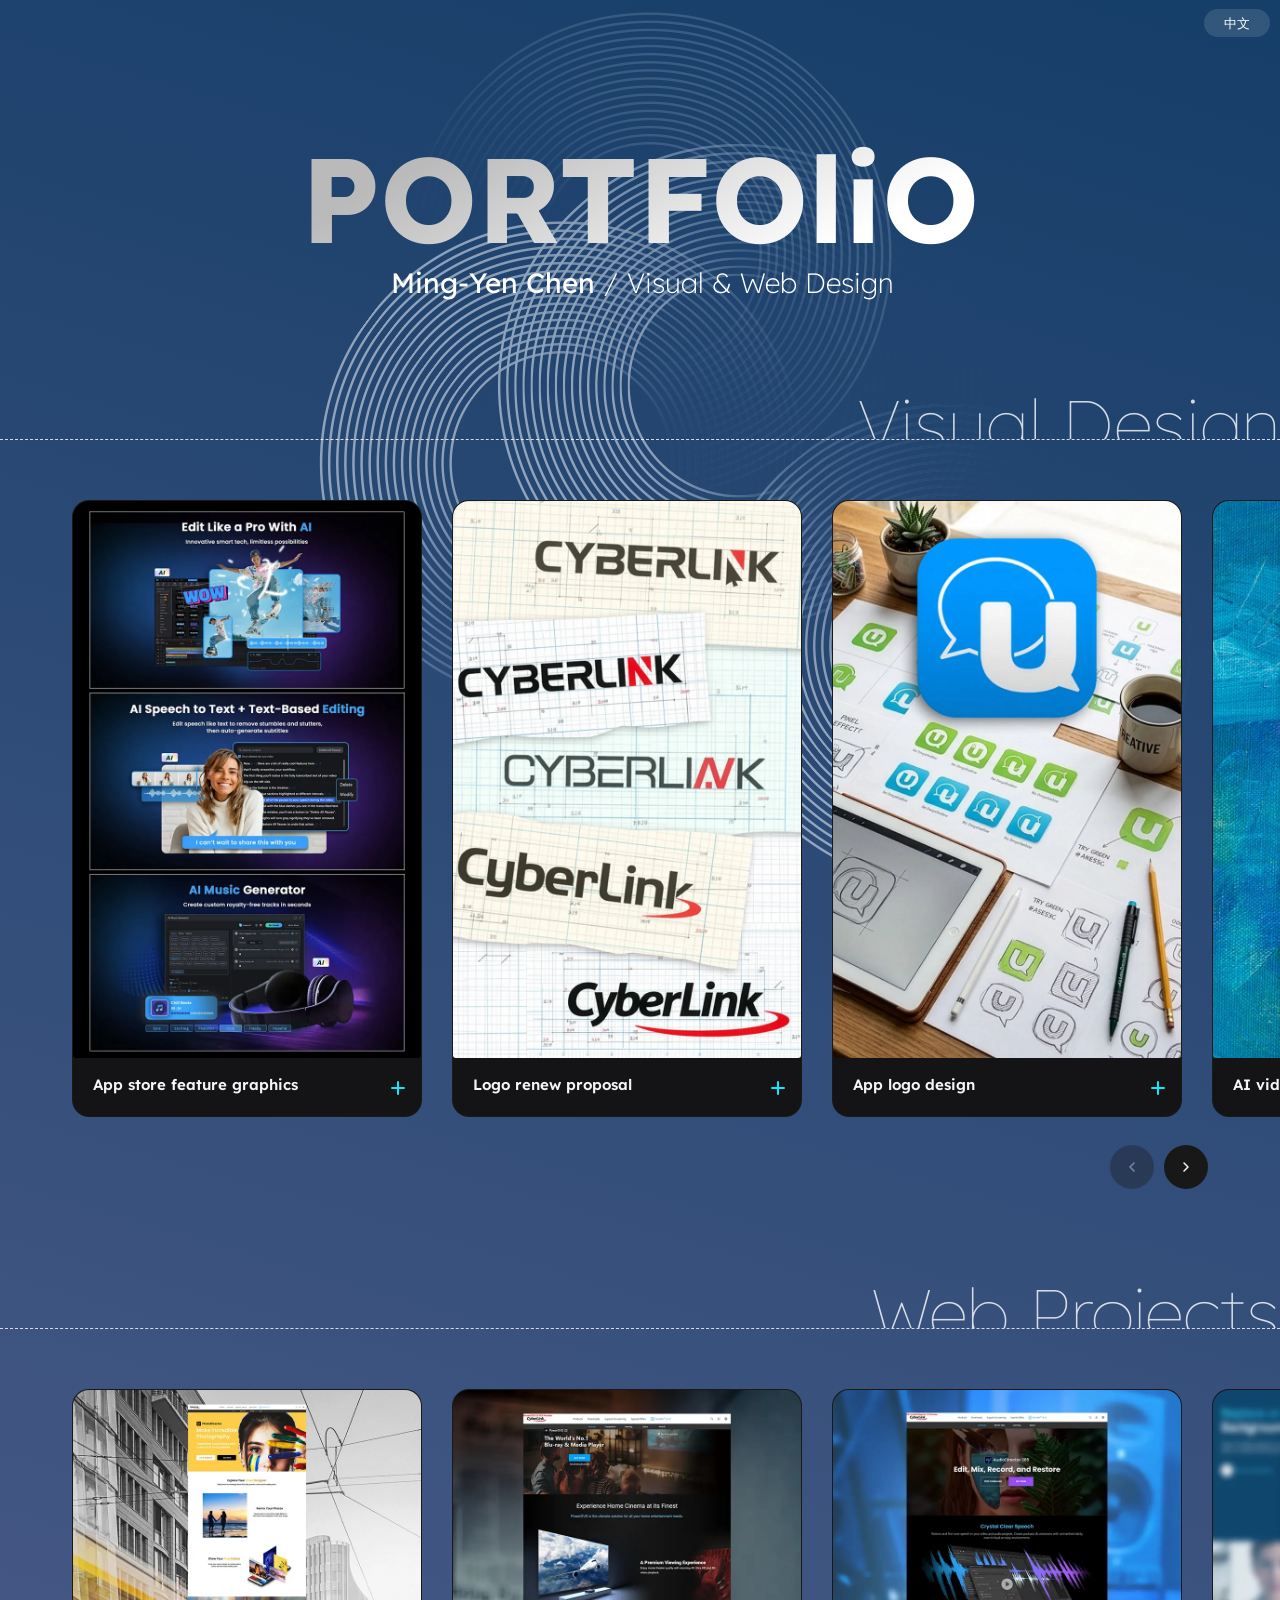
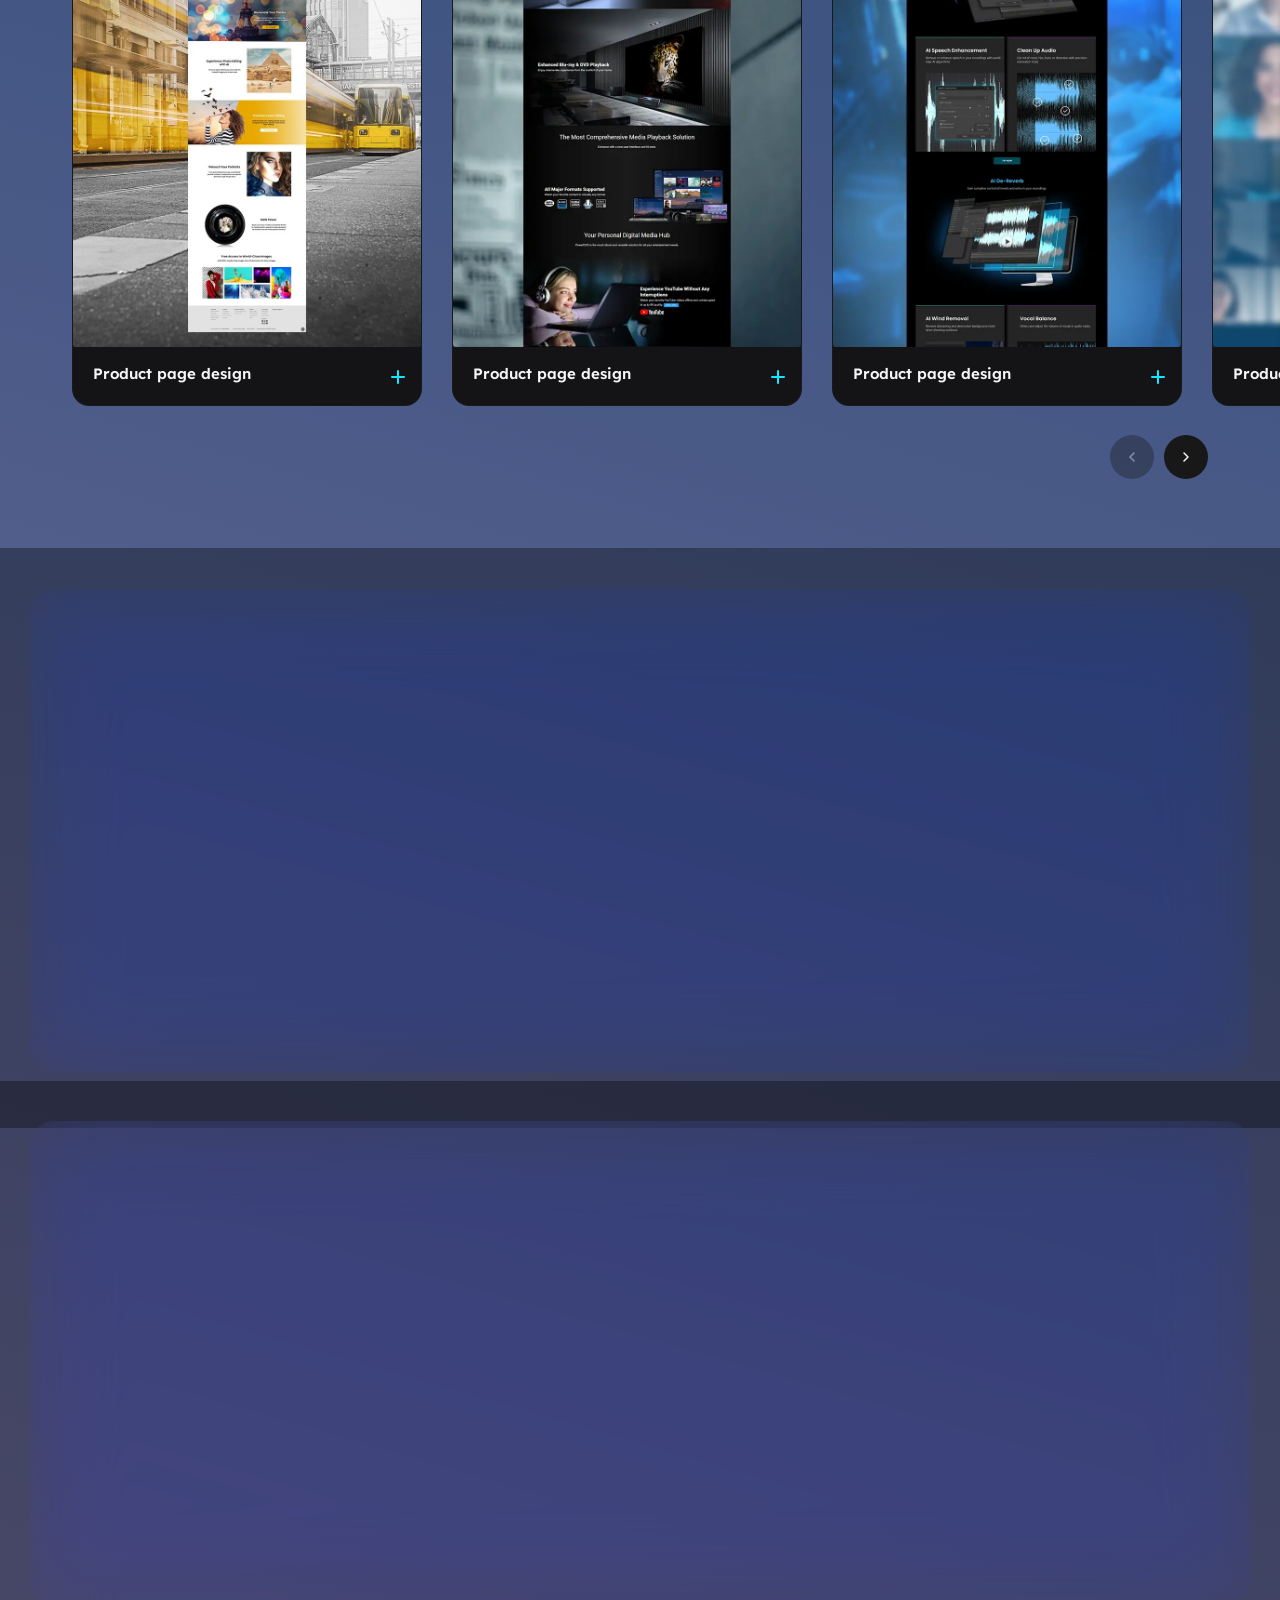
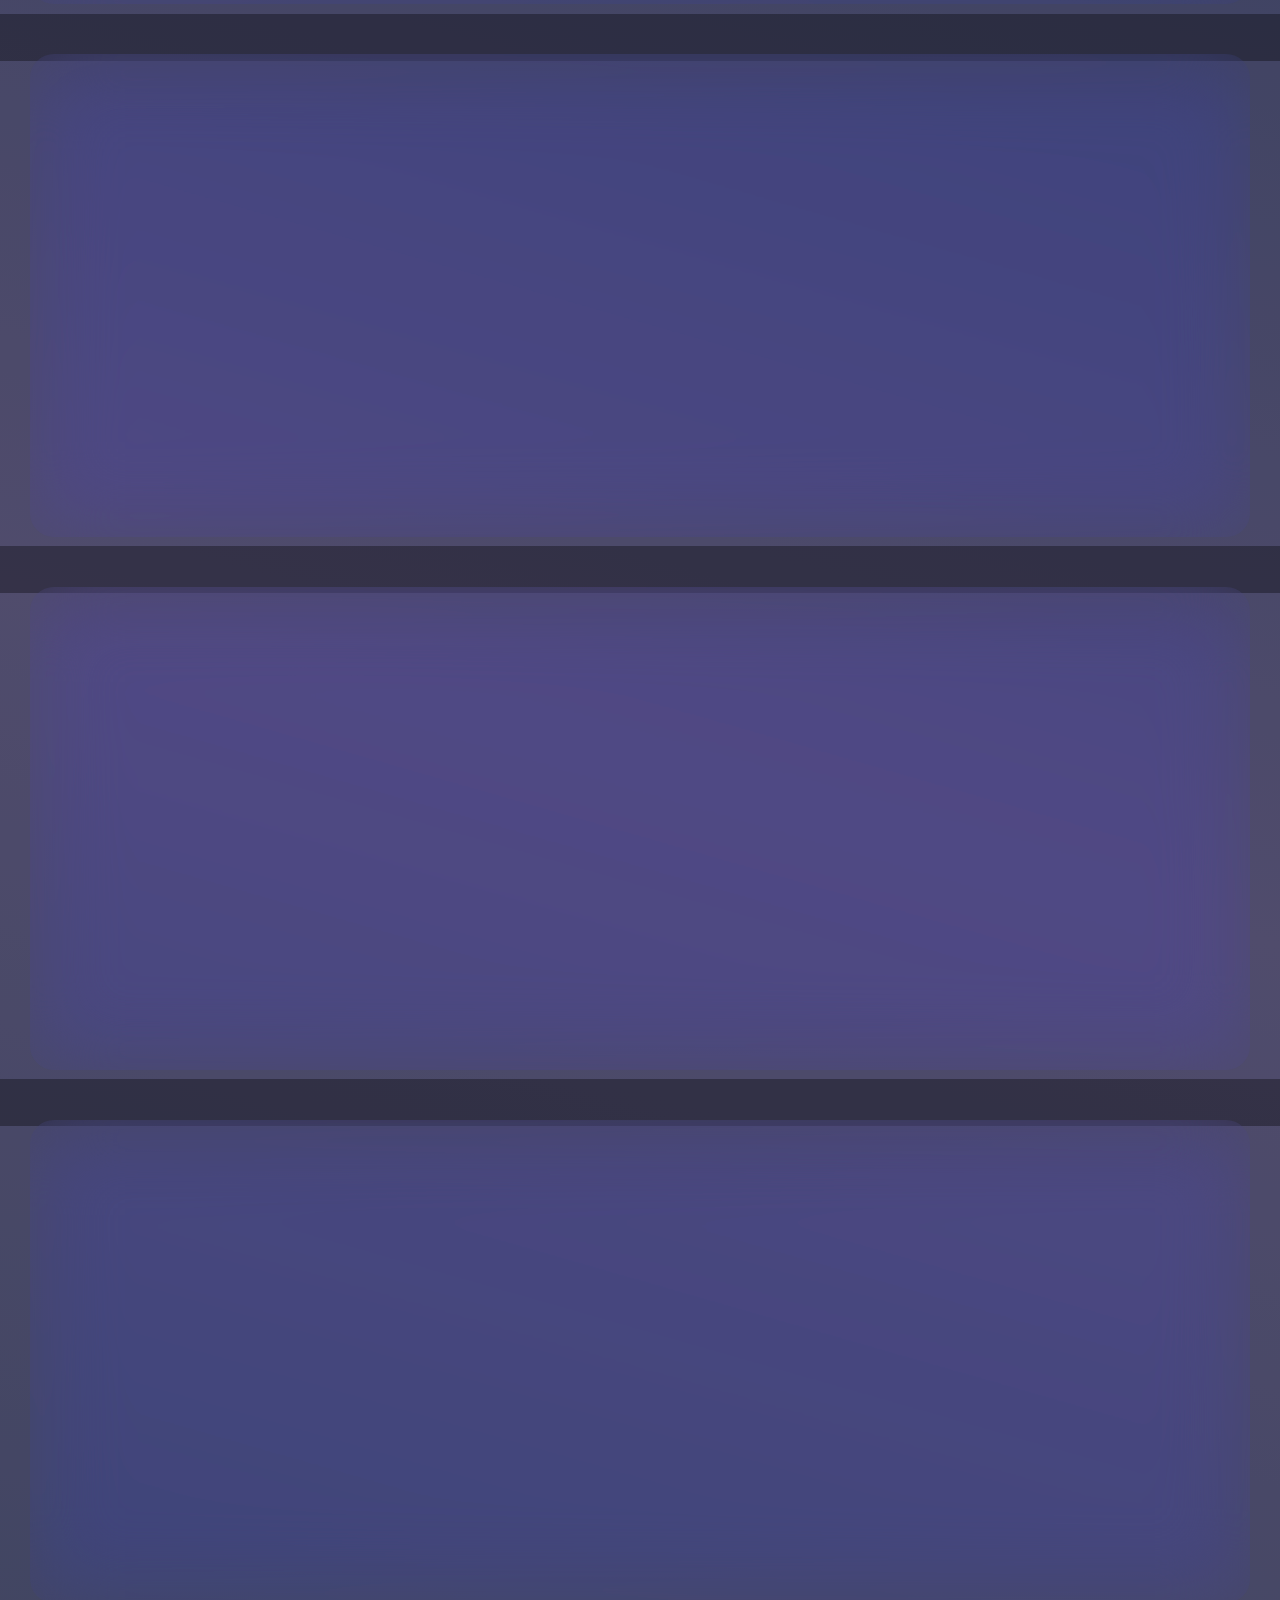
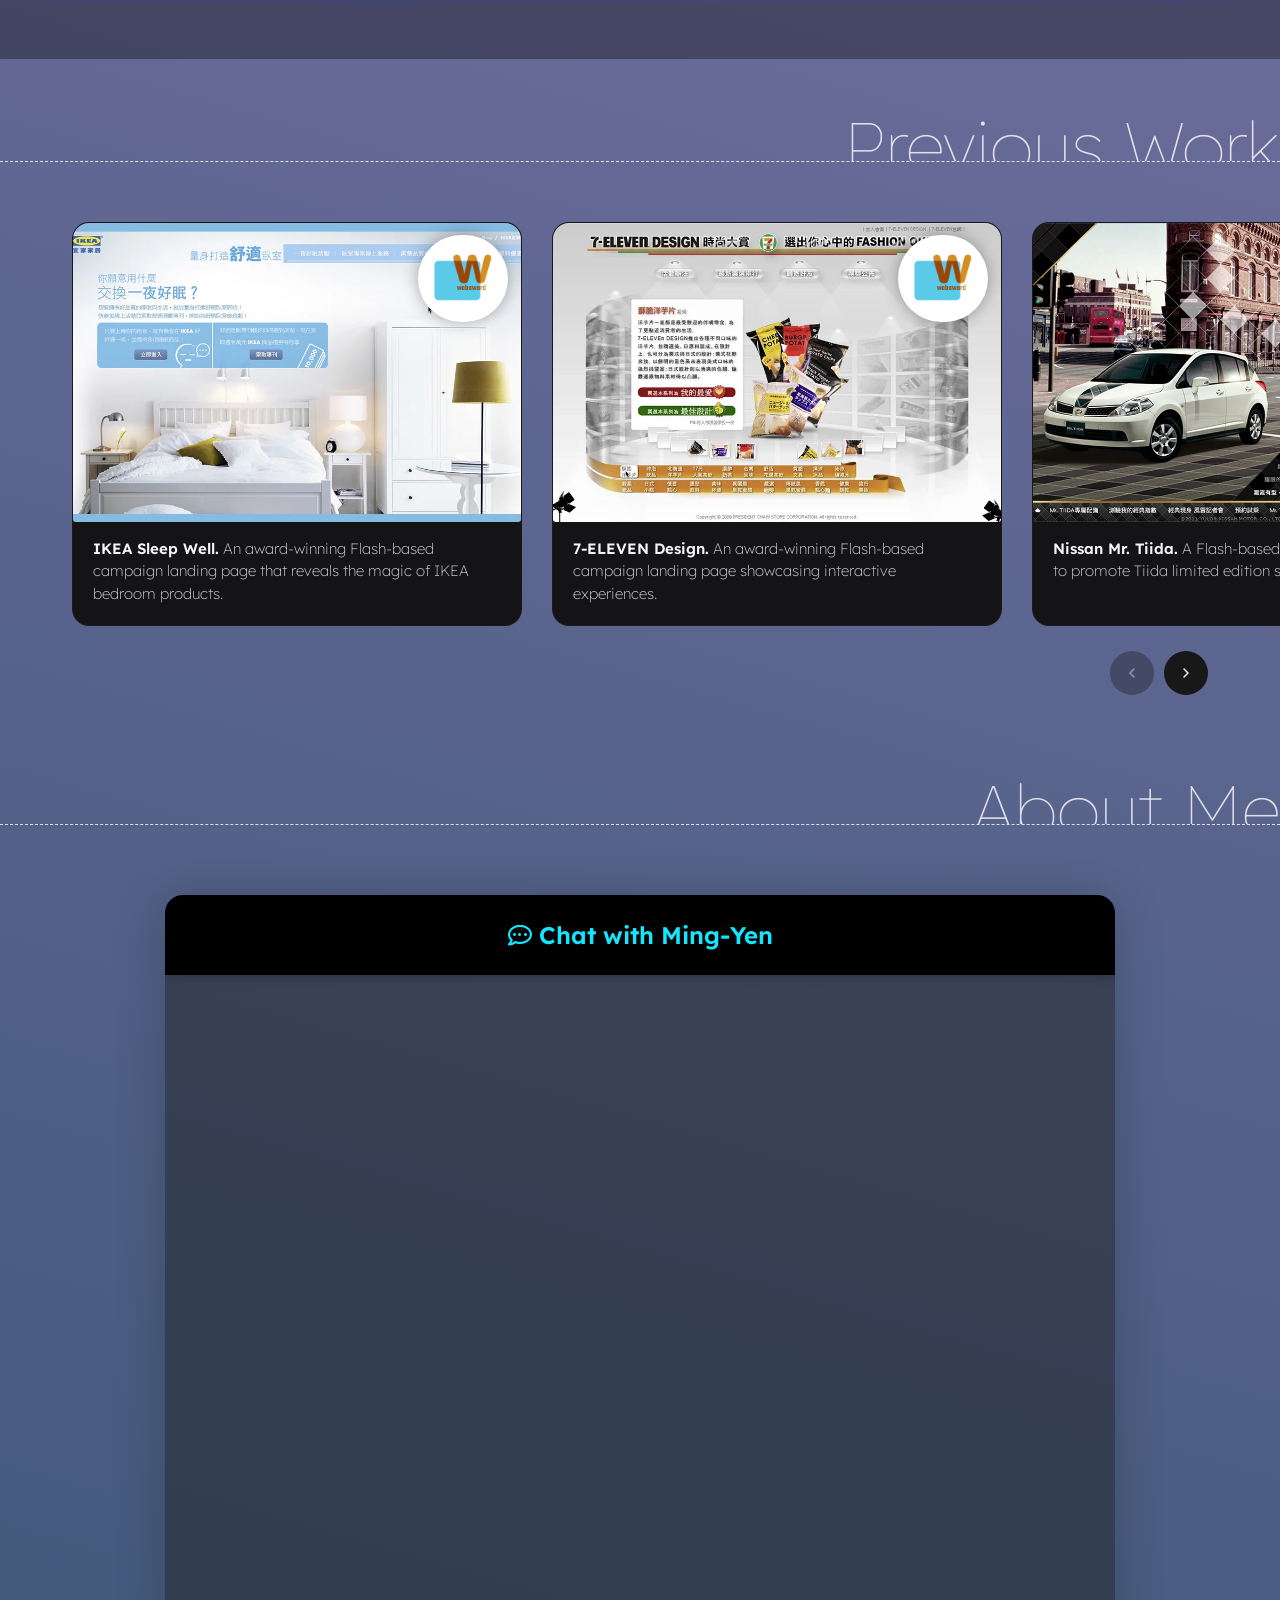
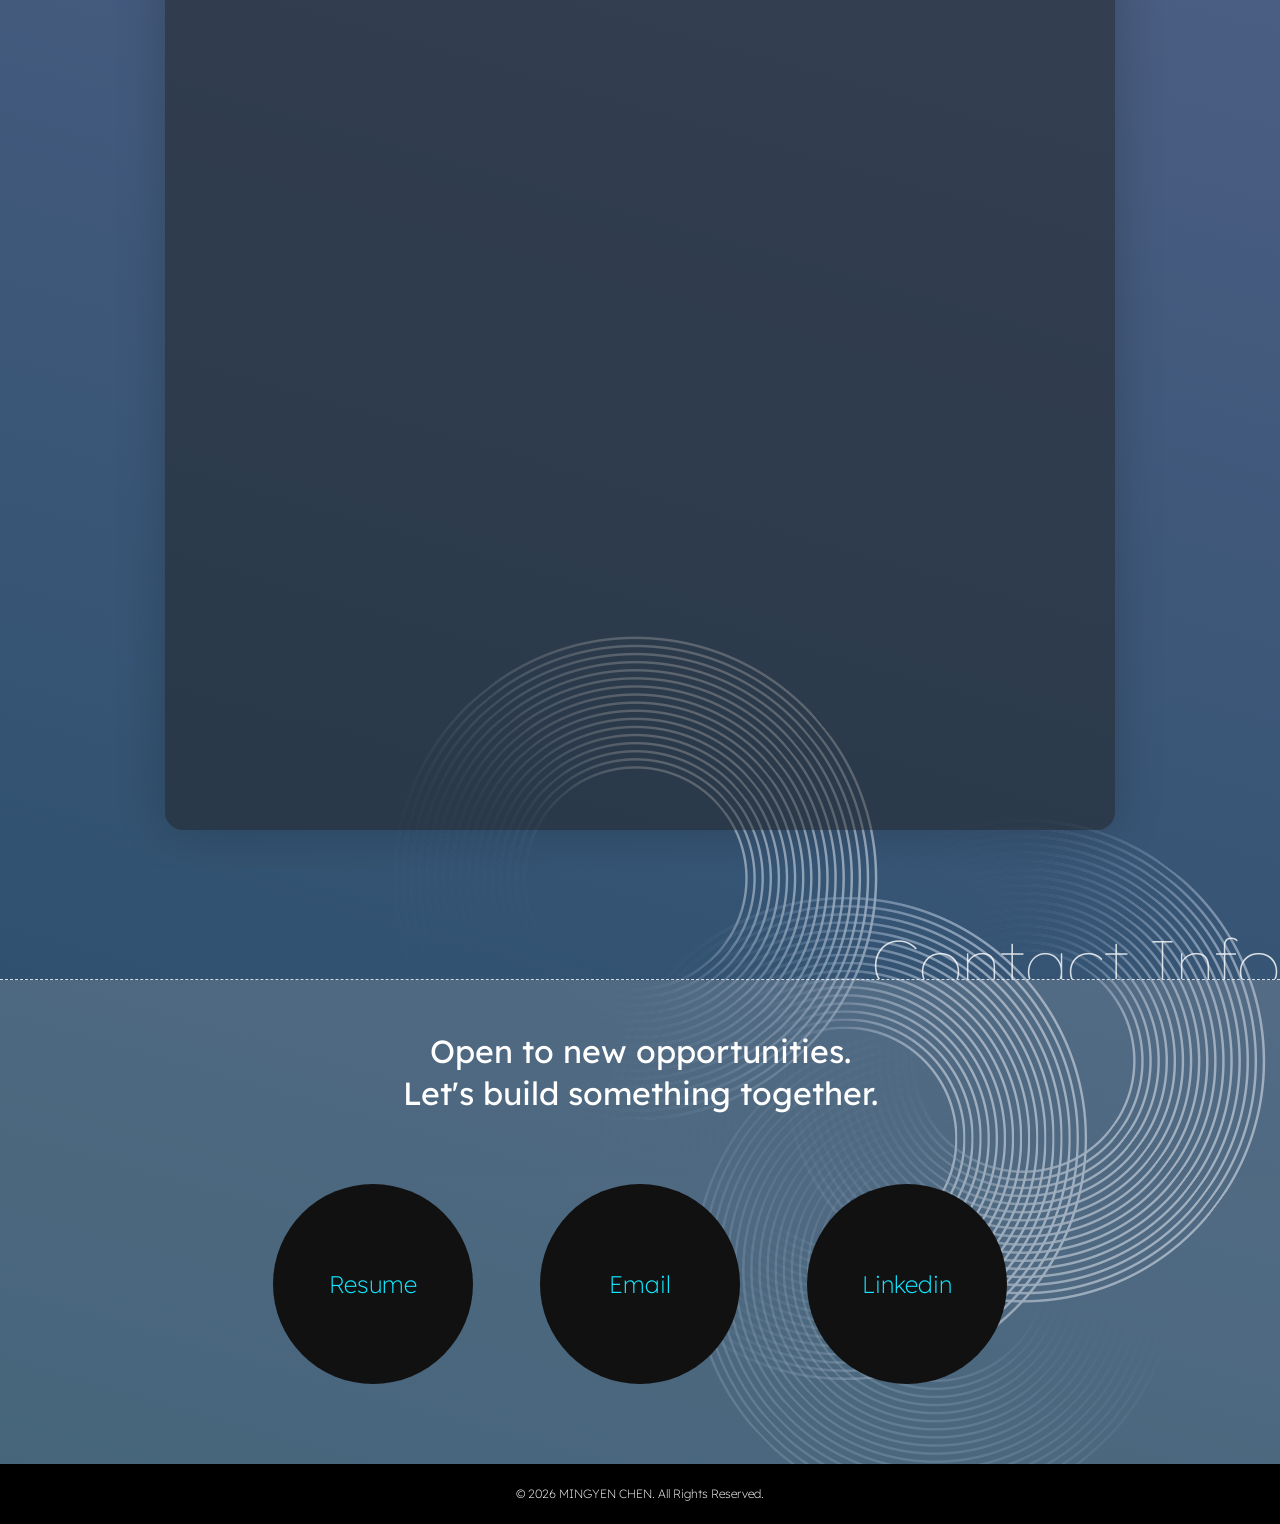
==== commit 7ca1a085: "page error" ====
--- a/index.htm
+++ b/index.htm
@@ -346,12 +346,12 @@
 			</div>
         </div>
 
-       <div class="card card2 card-lb" onclick="openModal('card14')">
+       <div class="card card2 card-lb" onclick="openModal('card15')">
           <div class="card-img card-img2">
 			 <img src="images/visual/logo-visual-1024-youcam.webp">
           </div>
           <div class="card-body">
-            <strong>roduct page design</strong> 
+            <strong>Product page design</strong> 
           </div>
 		  	<div class="plus-btn">
 				<svg viewBox="0 0 16 16" fill="none">
